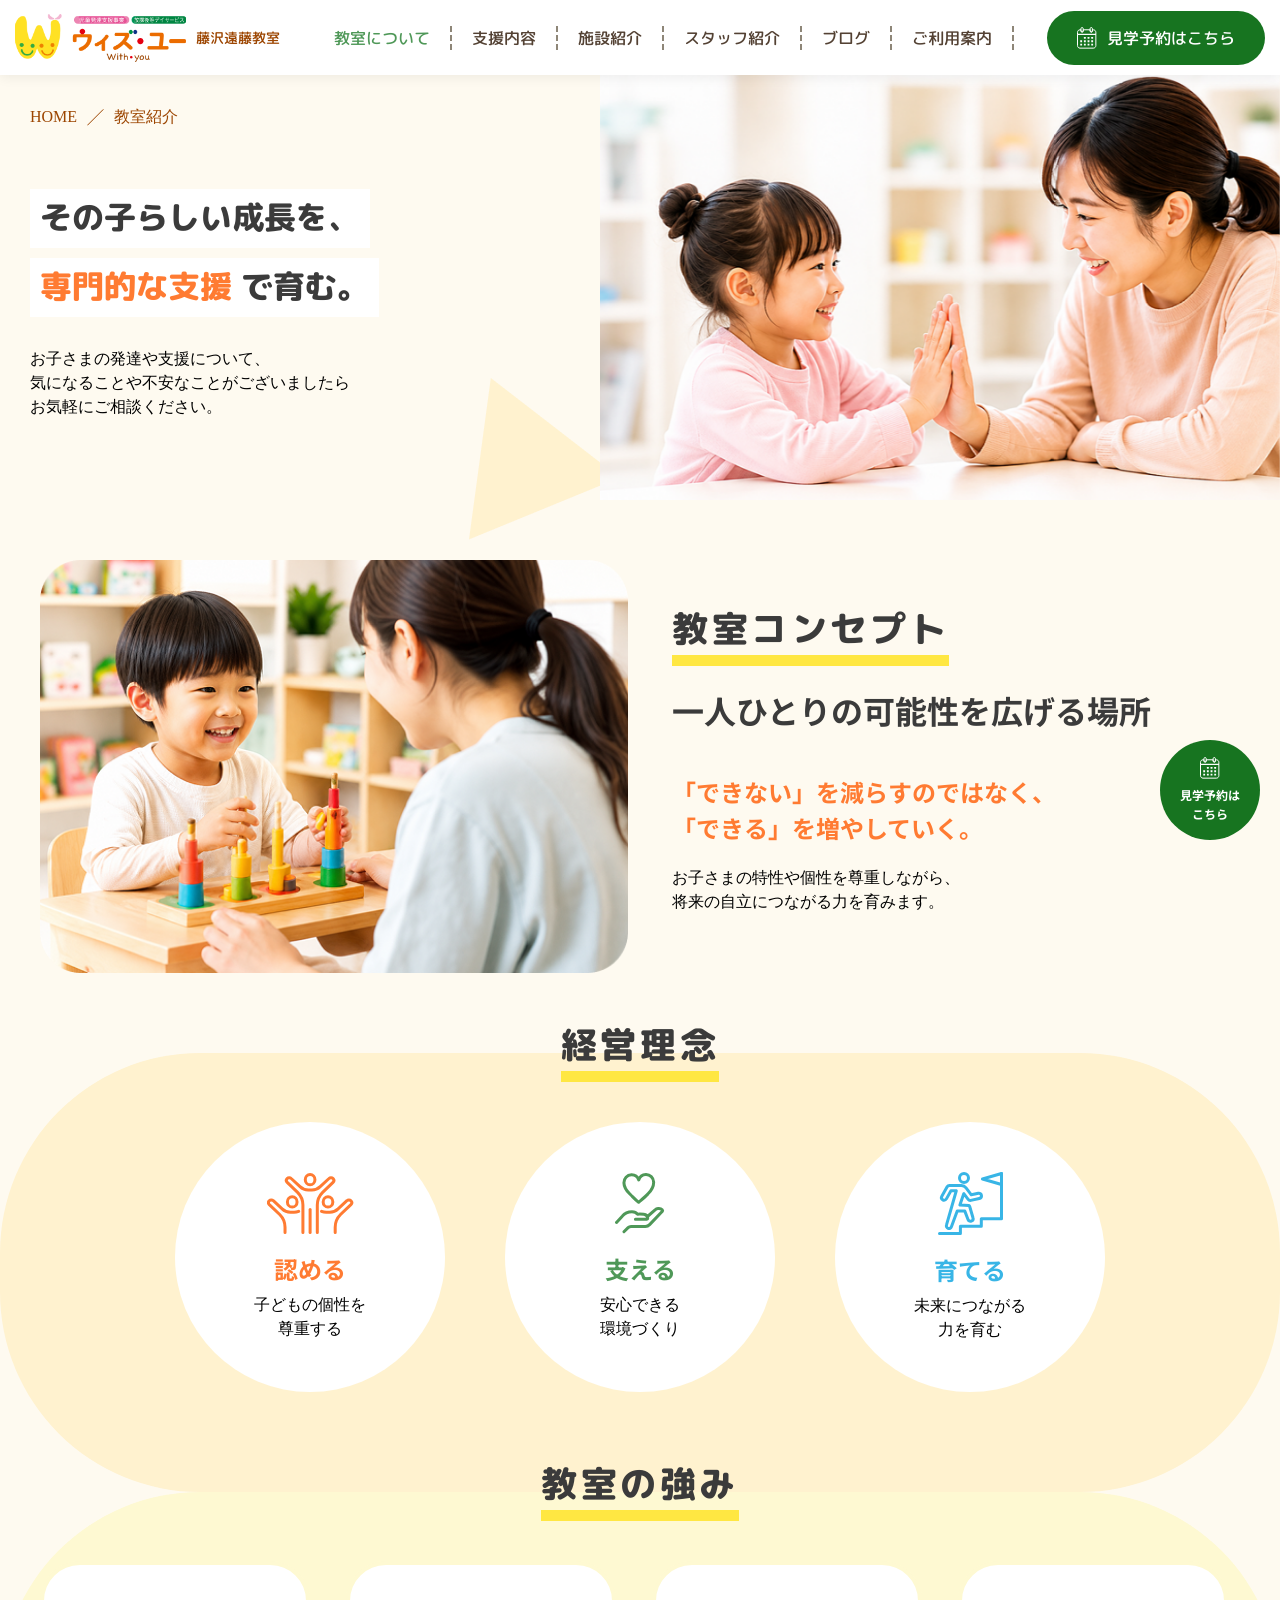
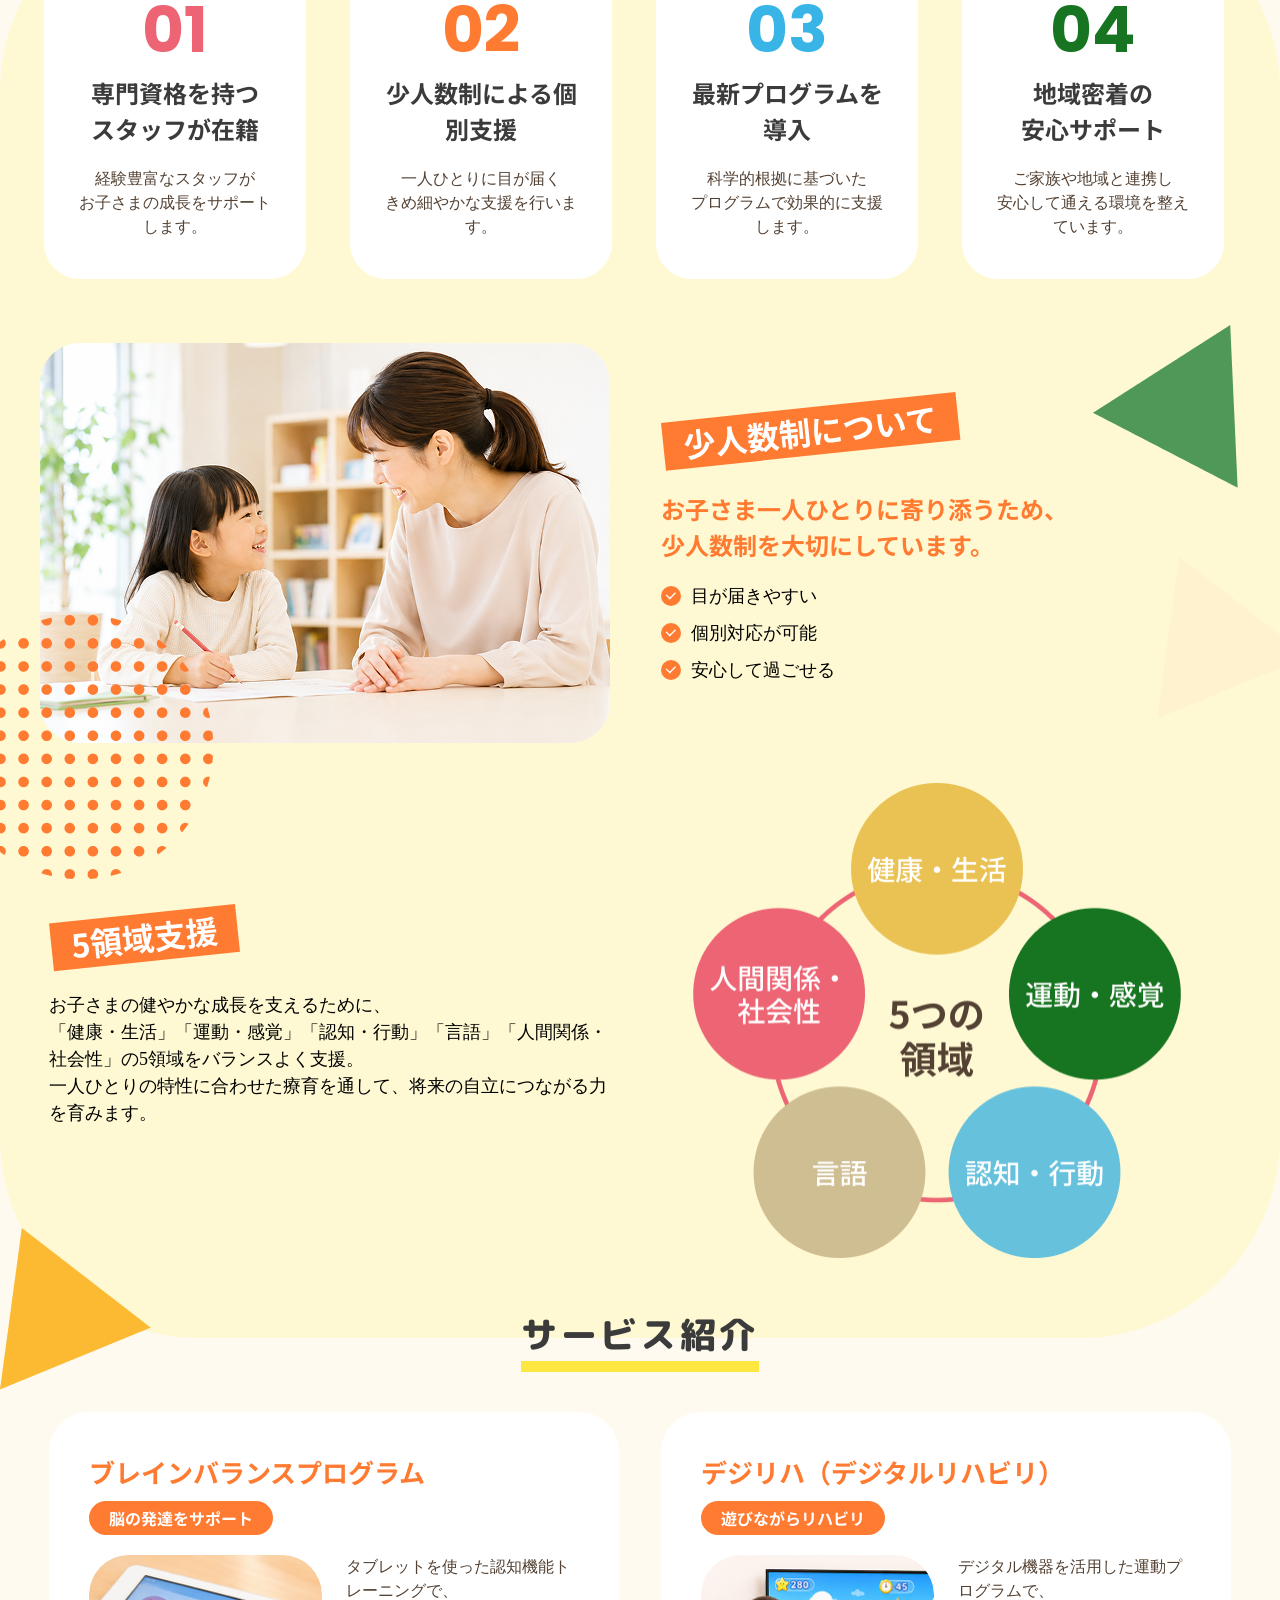
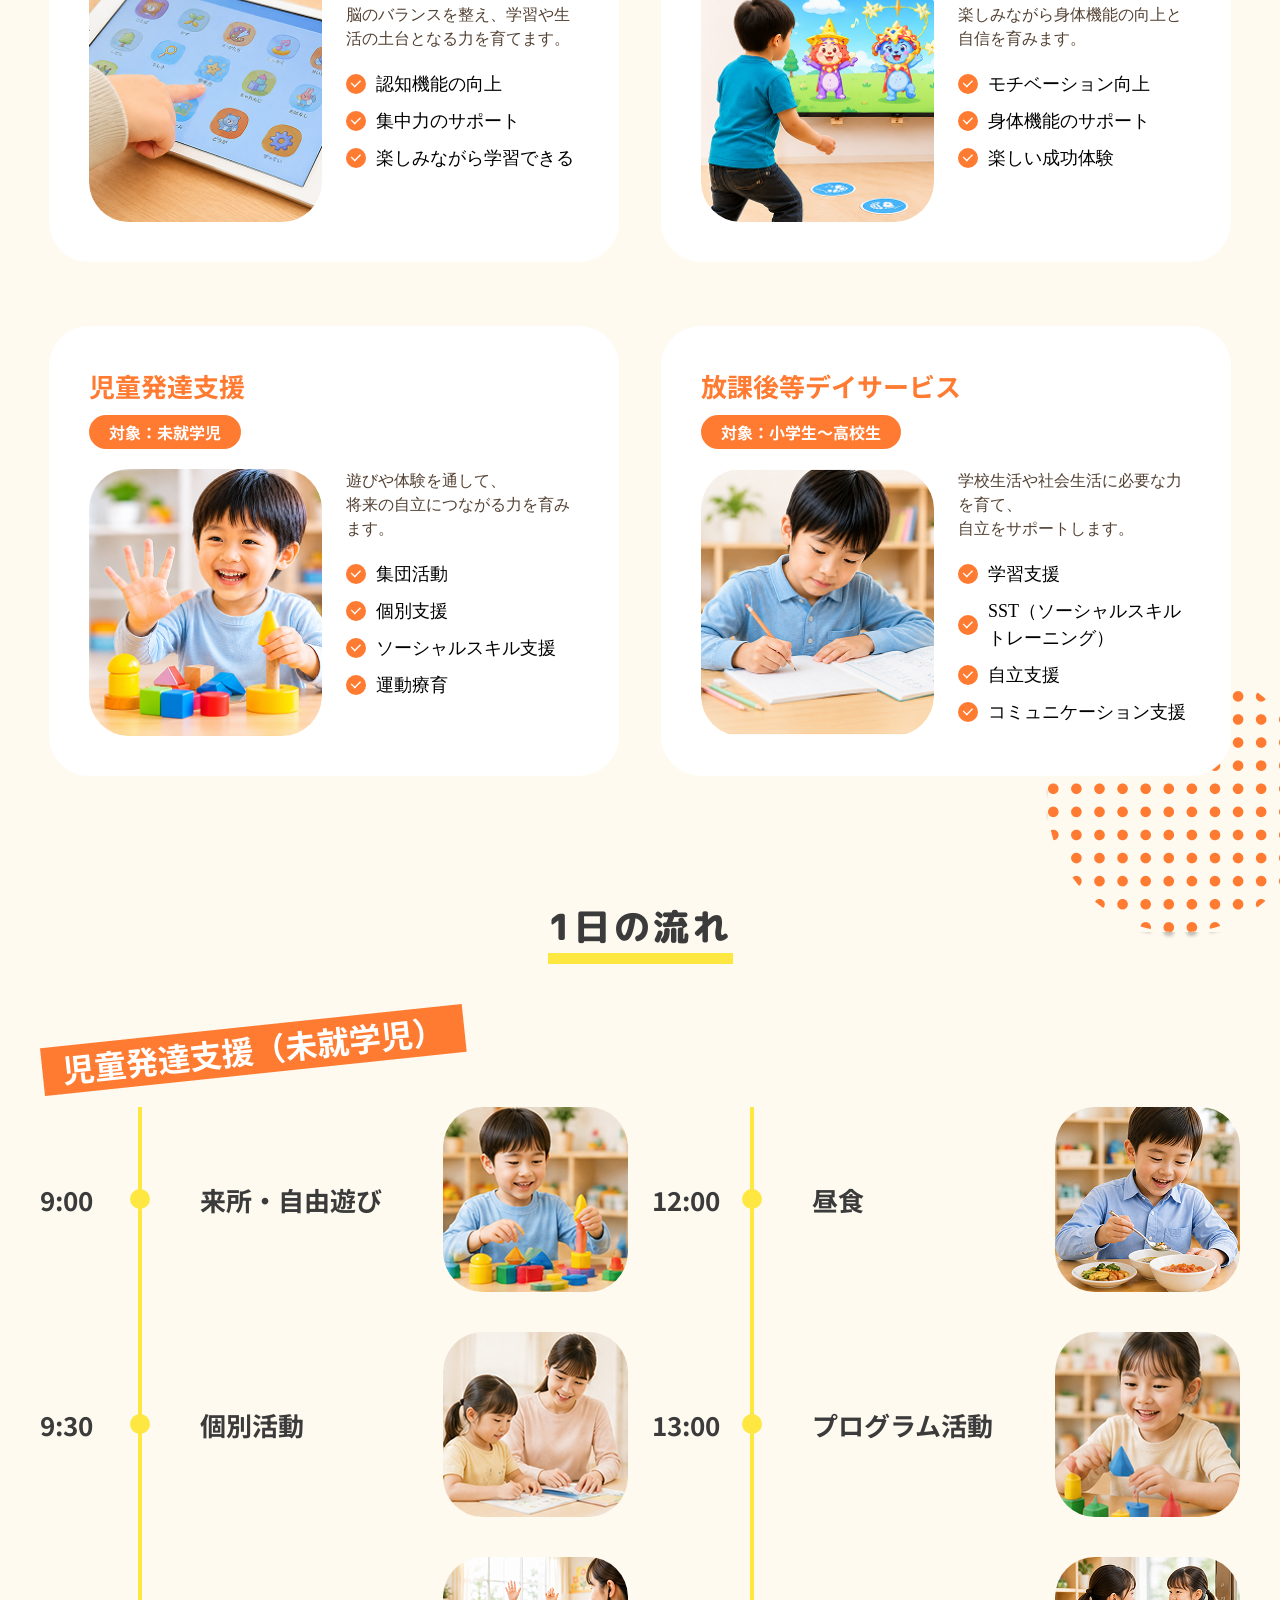
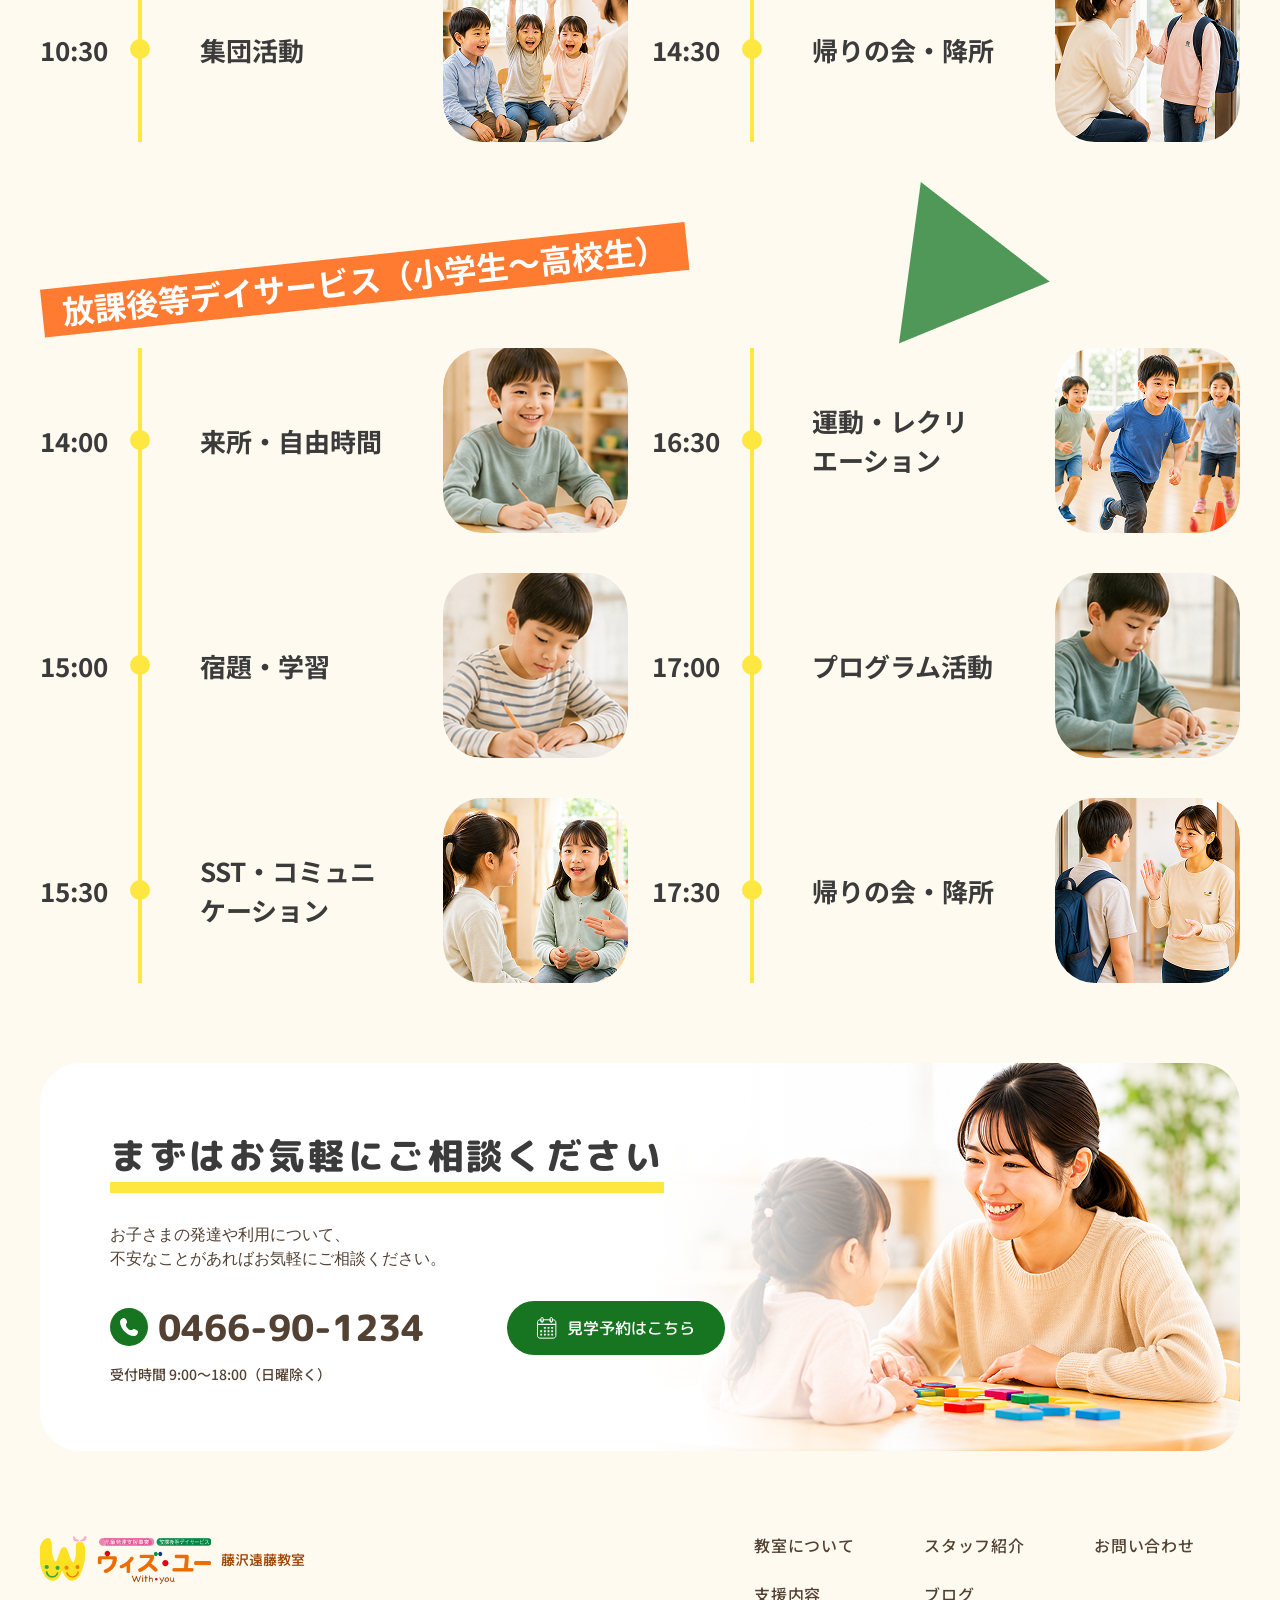
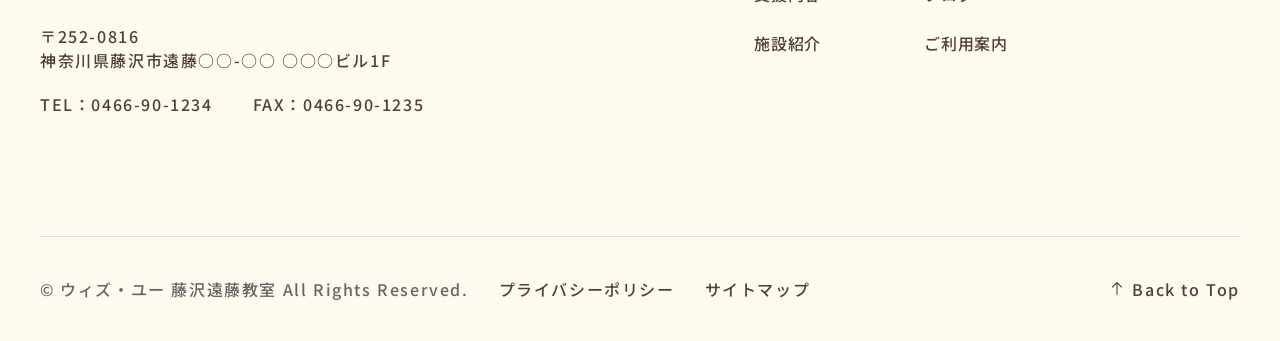
==== classroom.html @ 4ac77806 "first commit" ====
<!DOCTYPE html>
<html lang="en">
    <head>
        <meta charset="UTF-8">
        <meta name="viewport" content="width=device-width, initial-scale=1.0">
        <meta name="theme-color" content="#4F9858">
        <!-- bootstrap 5-->
        <link href="https://cdn.jsdelivr.net/npm/bootstrap@5.3.3/dist/css/bootstrap.min.css" rel="stylesheet">
        <!-- aos animation -->
        <link href="assets/css/vendors/aos.css" rel="stylesheet">
        <!-- owl carousel -->
        <link href="assets/css/vendors/owl.carousel.min.css" rel="stylesheet">
        <link href="assets/css/vendors/owl.theme.default.min.css" rel="stylesheet">
        <!-- css -->
        <link href="assets/css/vendors/hover.css" rel="stylesheet">
        <link href="assets/css/style.css" rel="stylesheet">
        <link href="assets/css/responsive.css" rel="stylesheet">
        <link href="assets/images/fav.png" rel="icon" type="image/png">
        <title>藤沢遠藤教室 | 公式サイト</title>
    </head>
    <body>
        <div class="layout">
            <section class="header">
                <div class="lg-container">
                    <div class="header-inner">
                        <div class="nav-brand">
                            <a href="index.html">
                                <img src="assets/images/logo.svg" class="logo" alt="">
                            </a>
                            <span>藤沢遠藤教室
                        </span>
                        </div>
                        <div class="nav-bar">
                            <a href="classroom.html" class="active">教室について</a>
                            <a href="#">支援内容</a>
                            <a href="facilities.html">施設紹介</a>
                            <a href="#">スタッフ紹介</a>
                            <a href="blog.html">ブログ</a>
                            <a href="contact.html">ご利用案内</a>
                        </div>
                        <div class="nav-action">
                            <a href="contact.html" class="btn btn-primary">
                                <svg width="20" height="22" viewBox="0 0 20 22" fill="none" xmlns="http://www.w3.org/2000/svg">
                                    <path d="M18.85 5.29231V7.38091H0.5V5.29231C0.5 3.91237 1.6194 2.79297 3.00005 2.79297H3.94042V3.94013C3.94042 4.57297 4.45438 5.08694 5.08758 5.08694C5.72078 5.08694 6.23439 4.57297 6.23439 3.94013V2.79297H13.1156V3.94013C13.1156 4.57297 13.6295 5.08694 14.2624 5.08694C14.8952 5.08694 15.4096 4.57297 15.4096 3.94013V2.79297H16.3506C17.7316 2.79297 18.85 3.91237 18.85 5.29231Z" stroke="white" stroke-miterlimit="10"/>
                                    <path d="M6.23416 1.64693V3.94066C6.23416 4.57374 5.72044 5.08758 5.08736 5.08758C4.45427 5.08758 3.94043 4.57386 3.94043 3.94066V1.64693C3.94043 1.0129 4.45427 0.5 5.08736 0.5C5.72044 0.5 6.23416 1.0129 6.23416 1.64693Z" stroke="white" stroke-miterlimit="10"/>
                                    <path d="M15.4096 1.64693V3.94066C15.4096 4.57374 14.8958 5.08758 14.2626 5.08758C13.6294 5.08758 13.1157 4.57386 13.1157 3.94066V1.64693C13.1157 1.0129 13.6296 0.5 14.2626 0.5C14.8957 0.5 15.4096 1.0129 15.4096 1.64693Z" stroke="white" stroke-miterlimit="10"/>
                                    <path d="M18.85 7.38086V18.6439C18.85 20.0249 17.7316 21.1433 16.3506 21.1433H3.00005C1.6194 21.1433 0.5 20.0249 0.5 18.6439V7.38086H18.85Z" stroke="white" stroke-miterlimit="10"/>
                                    <path d="M8.75779 11.4894C8.75779 11.6274 8.64591 11.7394 8.50793 11.7394H7.17271C7.03473 11.7394 6.92285 11.6274 6.92285 11.4894V10.1542C6.92285 10.0161 7.03473 9.9043 7.17271 9.9043H8.50793C8.64591 9.9043 8.75779 10.0162 8.75779 10.1542V11.4894Z" fill="white"/>
                                    <path d="M12.4272 11.4894C12.4272 11.6274 12.3153 11.7394 12.1774 11.7394H10.8421C10.7042 11.7394 10.5923 11.6274 10.5923 11.4894V10.1542C10.5923 10.0161 10.7042 9.9043 10.8421 9.9043H12.1774C12.3153 9.9043 12.4272 10.0162 12.4272 10.1542V11.4894Z" fill="white"/>
                                    <path d="M16.0976 11.4894C16.0976 11.6274 15.9858 11.7394 15.8478 11.7394H14.5126C14.3746 11.7394 14.2627 11.6274 14.2627 11.4894V10.1542C14.2627 10.0161 14.3746 9.9043 14.5126 9.9043H15.8478C15.9856 9.9043 16.0976 10.0162 16.0976 10.1542V11.4894Z" fill="white"/>
                                    <path d="M3.5023 13.3457H4.83752C4.9755 13.3457 5.08738 13.4577 5.08738 13.5956V14.9308C5.08738 15.0686 4.97538 15.1806 4.83752 15.1806H3.5023C3.36432 15.1806 3.25244 15.0686 3.25244 14.9308V13.5956C3.25244 13.4577 3.36444 13.3457 3.5023 13.3457Z" fill="white"/>
                                    <path d="M7.17223 13.3457H8.50744C8.64542 13.3457 8.7573 13.4577 8.7573 13.5956V14.9308C8.7573 15.0686 8.6453 15.1806 8.50744 15.1806H7.17223C7.03424 15.1806 6.92236 15.0686 6.92236 14.9308V13.5956C6.92236 13.4577 7.03436 13.3457 7.17223 13.3457Z" fill="white"/>
                                    <path d="M14.5121 13.3457H15.8473C15.9851 13.3457 16.0971 13.4577 16.0971 13.5956V14.9308C16.0971 15.0686 15.9851 15.1806 15.8473 15.1806H14.5121C14.3742 15.1806 14.2622 15.0686 14.2622 14.9308V13.5956C14.2622 13.4577 14.3742 13.3457 14.5121 13.3457Z" fill="white"/>
                                    <path d="M5.08738 18.3704C5.08738 18.5085 4.9755 18.6202 4.83752 18.6202H3.5023C3.36432 18.6202 3.25244 18.5083 3.25244 18.3704V17.0351C3.25244 16.8972 3.36432 16.7852 3.5023 16.7852H4.83752C4.9755 16.7852 5.08738 16.8972 5.08738 17.0351V18.3704Z" fill="white"/>
                                    <path d="M8.75779 18.3704C8.75779 18.5085 8.64591 18.6202 8.50793 18.6202H7.17271C7.03473 18.6202 6.92285 18.5083 6.92285 18.3704V17.0351C6.92285 16.8972 7.03473 16.7852 7.17271 16.7852H8.50793C8.64591 16.7852 8.75779 16.8972 8.75779 17.0351V18.3704Z" fill="white"/>
                                    <path d="M12.4272 18.3704C12.4272 18.5085 12.3153 18.6202 12.1774 18.6202H10.8421C10.7042 18.6202 10.5923 18.5083 10.5923 18.3704V17.0351C10.5923 16.8972 10.7042 16.7852 10.8421 16.7852H12.1774C12.3153 16.7852 12.4272 16.8972 12.4272 17.0351V18.3704Z" fill="white"/>
                                    <path d="M16.0976 18.3704C16.0976 18.5085 15.9858 18.6202 15.8478 18.6202H14.5126C14.3746 18.6202 14.2627 18.5083 14.2627 18.3704V17.0351C14.2627 16.8972 14.3746 16.7852 14.5126 16.7852H15.8478C15.9856 16.7852 16.0976 16.8972 16.0976 17.0351V18.3704Z" fill="white"/>
                                    <path d="M12.4272 14.9288C12.4272 15.0668 12.3153 15.1788 12.1774 15.1788H10.8421C10.7042 15.1788 10.5923 15.0668 10.5923 14.9288V13.5936C10.5923 13.4555 10.7042 13.3438 10.8421 13.3438H12.1774C12.3153 13.3438 12.4272 13.4556 12.4272 13.5936V14.9288Z" fill="white"/>
                                </svg>
                                見学予約はこちら
                        
                            </a>
                        </div>
                    </div>
                </div>
            </section>
            <section class="mobile-header">
                <div class="nav-brand">
                    <a href="index.html">
                        <img src="assets/images/logo.svg" class="logo" alt="">
                    </a>
                    <span>藤沢遠藤教室
                </span>
                </div>
                <div class="menu-btn" data-bs-toggle="offcanvas" data-bs-target="#mobileNav" aria-controls="mobileNav" style="cursor:pointer;">
                    <svg width="50" height="50" viewBox="0 0 50 50" fill="none" xmlns="http://www.w3.org/2000/svg">
                        <rect width="50" height="50" rx="25" fill="#FCC202"/>
                        <path d="M8.31 19.24C8.17667 19.3133 8.03667 19.33 7.89 19.29C7.74333 19.2567 7.62333 19.1767 7.53 19.05C7.45 18.93 7.42333 18.8 7.45 18.66C7.48333 18.52 7.56333 18.4167 7.69 18.35C9.01667 17.59 10.1133 16.7 10.98 15.68C11.0133 15.6467 11.0067 15.61 10.96 15.57C10.0267 14.8233 9.27 14.24 8.69 13.82C8.57667 13.7333 8.51 13.62 8.49 13.48C8.47 13.34 8.50667 13.2167 8.6 13.11C8.69333 12.9967 8.81333 12.9333 8.96 12.92C9.11333 12.9 9.25 12.9333 9.37 13.02C10.0833 13.5267 10.8267 14.09 11.6 14.71C11.6467 14.7433 11.6867 14.74 11.72 14.7C12.28 13.8533 12.7333 12.9033 13.08 11.85C13.1267 11.7033 13.2167 11.5933 13.35 11.52C13.4833 11.44 13.6267 11.4167 13.78 11.45C13.9267 11.4833 14.0367 11.5633 14.11 11.69C14.19 11.8167 14.2067 11.95 14.16 12.09C13.78 13.3367 13.26 14.4467 12.6 15.42C12.5667 15.4667 12.57 15.5067 12.61 15.54C13.47 16.2667 14.2033 16.91 14.81 17.47C14.9167 17.57 14.97 17.6933 14.97 17.84C14.9767 17.9867 14.9267 18.1133 14.82 18.22C14.7133 18.3267 14.5833 18.3833 14.43 18.39C14.2833 18.39 14.1567 18.34 14.05 18.24C13.3767 17.6133 12.6833 17 11.97 16.4C11.9167 16.36 11.8733 16.36 11.84 16.4C10.9067 17.4933 9.73 18.44 8.31 19.24ZM16.96 11.95H22.54C22.68 11.95 22.8 12 22.9 12.1C23 12.2 23.05 12.32 23.05 12.46C23.05 12.6 23 12.7233 22.9 12.83C22.8 12.93 22.68 12.98 22.54 12.98H16.96C16.82 12.98 16.7 12.93 16.6 12.83C16.5 12.7233 16.45 12.6 16.45 12.46C16.45 12.32 16.5 12.2 16.6 12.1C16.7 12 16.82 11.95 16.96 11.95ZM16.26 18.85C16.12 18.85 16 18.8 15.9 18.7C15.8 18.6 15.75 18.48 15.75 18.34C15.75 18.2 15.8 18.08 15.9 17.98C16 17.8733 16.12 17.82 16.26 17.82H23.24C23.38 17.82 23.5 17.8733 23.6 17.98C23.7 18.08 23.75 18.2 23.75 18.34C23.75 18.48 23.7 18.6 23.6 18.7C23.5 18.8 23.38 18.85 23.24 18.85H16.26ZM25.32 19C25.1933 19 25.0867 18.96 25 18.88C24.9133 18.7933 24.87 18.6867 24.87 18.56C24.87 18.4333 24.9133 18.3267 25 18.24C25.0867 18.1533 25.1933 18.11 25.32 18.11H28.88C28.94 18.11 28.97 18.0833 28.97 18.03L29.23 14.37C29.23 14.3167 29.2033 14.29 29.15 14.29H26.15C26.0233 14.29 25.9167 14.2467 25.83 14.16C25.7433 14.0733 25.7 13.9667 25.7 13.84C25.7 13.7133 25.7433 13.61 25.83 13.53C25.9167 13.4433 26.0233 13.4 26.15 13.4H29.81C29.9633 13.4 30.09 13.4567 30.19 13.57C30.2967 13.6767 30.3467 13.8067 30.34 13.96L30.08 18.03C30.08 18.0833 30.1067 18.11 30.16 18.11H31.18C31.3067 18.11 31.4133 18.1533 31.5 18.24C31.5867 18.3267 31.63 18.4333 31.63 18.56C31.63 18.6867 31.5867 18.7933 31.5 18.88C31.4133 18.96 31.3067 19 31.18 19H25.32ZM33.17 15.92C33.0233 15.92 32.9 15.87 32.8 15.77C32.7 15.67 32.65 15.5467 32.65 15.4C32.65 15.2533 32.7 15.13 32.8 15.03C32.9 14.93 33.0233 14.88 33.17 14.88H40.33C40.4767 14.88 40.6 14.93 40.7 15.03C40.8 15.13 40.85 15.2533 40.85 15.4C40.85 15.5467 40.8 15.67 40.7 15.77C40.6 15.87 40.4767 15.92 40.33 15.92H33.17Z" fill="white"/>
                        <line x1="11.5" y1="24" x2="36.5" y2="24" stroke="white" stroke-width="2"/>
                        <line x1="11.5" y1="30" x2="36.5" y2="30" stroke="white" stroke-width="2"/>
                        <line x1="11.5" y1="36" x2="36.5" y2="36" stroke="white" stroke-width="2"/>
                    </svg>
                </div>
            </section>
            <!-- Mobile Offcanvas Nav -->
            <div class="offcanvas offcanvas-end mobile-offcanvas" tabindex="-1" id="mobileNav" aria-labelledby="mobileNavLabel">
                <div class="offcanvas-header">
                    <div class="nav-brand">
                        <a href="index.html">
                            <img src="assets/images/logo.svg" class="logo" alt="">
                        </a>
                    </div>
                    <button type="button" class="offcanvas-close-btn" data-bs-dismiss="offcanvas" aria-label="Close">
                        <svg width="44" height="44" viewBox="0 0 44 44" fill="none" xmlns="http://www.w3.org/2000/svg">
                            <rect width="44" height="44" rx="22" fill="#FF7B32"/>
                            <line x1="14" y1="14" x2="30" y2="30" stroke="white" stroke-width="2.5" stroke-linecap="round"/>
                            <line x1="30" y1="14" x2="14" y2="30" stroke="white" stroke-width="2.5" stroke-linecap="round"/>
                        </svg>
                    </button>
                </div>
                <div class="offcanvas-body">
                    <nav class="mobile-nav-links">
                        <a href="classroom.html" class="active">教室について</a>
                        <a href="#">支援内容</a>
                        <a href="facilities.html">施設紹介</a>
                        <a href="#">スタッフ紹介</a>
                        <a href="blog.html">ブログ</a>
                        <a href="contact.html">ご利用案内</a>
                    </nav>
                    <div class="mobile-nav-action">
                        <a href="contact.html" class="btn btn-primary w-100">
                            <svg width="20" height="22" viewBox="0 0 20 22" fill="none" xmlns="http://www.w3.org/2000/svg">
                                <path d="M18.85 5.29231V7.38091H0.5V5.29231C0.5 3.91237 1.6194 2.79297 3.00005 2.79297H3.94042V3.94013C3.94042 4.57297 4.45438 5.08694 5.08758 5.08694C5.72078 5.08694 6.23439 4.57297 6.23439 3.94013V2.79297H13.1156V3.94013C13.1156 4.57297 13.6295 5.08694 14.2624 5.08694C14.8952 5.08694 15.4096 4.57297 15.4096 3.94013V2.79297H16.3506C17.7316 2.79297 18.85 3.91237 18.85 5.29231Z" stroke="white" stroke-miterlimit="10"/>
                                <path d="M6.23416 1.64693V3.94066C6.23416 4.57374 5.72044 5.08758 5.08736 5.08758C4.45427 5.08758 3.94043 4.57386 3.94043 3.94066V1.64693C3.94043 1.0129 4.45427 0.5 5.08736 0.5C5.72044 0.5 6.23416 1.0129 6.23416 1.64693Z" stroke="white" stroke-miterlimit="10"/>
                                <path d="M15.4096 1.64693V3.94066C15.4096 4.57374 14.8958 5.08758 14.2626 5.08758C13.6294 5.08758 13.1157 4.57386 13.1157 3.94066V1.64693C13.1157 1.0129 13.6296 0.5 14.2626 0.5C14.8957 0.5 15.4096 1.0129 15.4096 1.64693Z" stroke="white" stroke-miterlimit="10"/>
                                <path d="M18.85 7.38086V18.6439C18.85 20.0249 17.7316 21.1433 16.3506 21.1433H3.00005C1.6194 21.1433 0.5 20.0249 0.5 18.6439V7.38086H18.85Z" stroke="white" stroke-miterlimit="10"/>
                                <path d="M8.75779 11.4894C8.75779 11.6274 8.64591 11.7394 8.50793 11.7394H7.17271C7.03473 11.7394 6.92285 11.6274 6.92285 11.4894V10.1542C6.92285 10.0161 7.03473 9.9043 7.17271 9.9043H8.50793C8.64591 9.9043 8.75779 10.0162 8.75779 10.1542V11.4894Z" fill="white"/>
                                <path d="M12.4272 11.4894C12.4272 11.6274 12.3153 11.7394 12.1774 11.7394H10.8421C10.7042 11.7394 10.5923 11.6274 10.5923 11.4894V10.1542C10.5923 10.0161 10.7042 9.9043 10.8421 9.9043H12.1774C12.3153 9.9043 12.4272 10.0162 12.4272 10.1542V11.4894Z" fill="white"/>
                                <path d="M16.0976 11.4894C16.0976 11.6274 15.9858 11.7394 15.8478 11.7394H14.5126C14.3746 11.7394 14.2627 11.6274 14.2627 11.4894V10.1542C14.2627 10.0161 14.3746 9.9043 14.5126 9.9043H15.8478C15.9856 9.9043 16.0976 10.0162 16.0976 10.1542V11.4894Z" fill="white"/>
                                <path d="M3.5023 13.3457H4.83752C4.9755 13.3457 5.08738 13.4577 5.08738 13.5956V14.9308C5.08738 15.0686 4.97538 15.1806 4.83752 15.1806H3.5023C3.36432 15.1806 3.25244 15.0686 3.25244 14.9308V13.5956C3.25244 13.4577 3.36444 13.3457 3.5023 13.3457Z" fill="white"/>
                                <path d="M7.17223 13.3457H8.50744C8.64542 13.3457 8.7573 13.4577 8.7573 13.5956V14.9308C8.7573 15.0686 8.6453 15.1806 8.50744 15.1806H7.17223C7.03424 15.1806 6.92236 15.0686 6.92236 14.9308V13.5956C6.92236 13.4577 7.03436 13.3457 7.17223 13.3457Z" fill="white"/>
                                <path d="M14.5121 13.3457H15.8473C15.9851 13.3457 16.0971 13.4577 16.0971 13.5956V14.9308C16.0971 15.0686 15.9851 15.1806 15.8473 15.1806H14.5121C14.3742 15.1806 14.2622 15.0686 14.2622 14.9308V13.5956C14.2622 13.4577 14.3742 13.3457 14.5121 13.3457Z" fill="white"/>
                                <path d="M5.08738 18.3704C5.08738 18.5085 4.9755 18.6202 4.83752 18.6202H3.5023C3.36432 18.6202 3.25244 18.5083 3.25244 18.3704V17.0351C3.25244 16.8972 3.36432 16.7852 3.5023 16.7852H4.83752C4.9755 16.7852 5.08738 16.8972 5.08738 17.0351V18.3704Z" fill="white"/>
                                <path d="M8.75779 18.3704C8.75779 18.5085 8.64591 18.6202 8.50793 18.6202H7.17271C7.03473 18.6202 6.92285 18.5083 6.92285 18.3704V17.0351C6.92285 16.8972 7.03473 16.7852 7.17271 16.7852H8.50793C8.64591 16.7852 8.75779 16.8972 8.75779 17.0351V18.3704Z" fill="white"/>
                                <path d="M12.4272 18.3704C12.4272 18.5085 12.3153 18.6202 12.1774 18.6202H10.8421C10.7042 18.6202 10.5923 18.5083 10.5923 18.3704V17.0351C10.5923 16.8972 10.7042 16.7852 10.8421 16.7852H12.1774C12.3153 16.7852 12.4272 16.8972 12.4272 17.0351V18.3704Z" fill="white"/>
                                <path d="M16.0976 18.3704C16.0976 18.5085 15.9858 18.6202 15.8478 18.6202H14.5126C14.3746 18.6202 14.2627 18.5083 14.2627 18.3704V17.0351C14.2627 16.8972 14.3746 16.7852 14.5126 16.7852H15.8478C15.9856 16.7852 16.0976 16.8972 16.0976 17.0351V18.3704Z" fill="white"/>
                                <path d="M12.4272 14.9288C12.4272 15.0668 12.3153 15.1788 12.1774 15.1788H10.8421C10.7042 15.1788 10.5923 15.0668 10.5923 14.9288V13.5936C10.5923 13.4555 10.7042 13.3438 10.8421 13.3438H12.1774C12.3153 13.3438 12.4272 13.4556 12.4272 13.5936V14.9288Z" fill="white"/>
                            </svg>
                            見学予約はこちら
                    
                        </a>
                    </div>
                </div>
            </div>
            <section class="other-hero-section">
                <div class="hero-content">
                    <img src="assets/images/classroom-hero-v1.png" class="classroom-hero-v1" alt="">
                    <div class="breadcrumb">
                        <span>HOME
                    </span>
                        <svg width="17" height="17" viewBox="0 0 17 17" fill="none" xmlns="http://www.w3.org/2000/svg">
                            <line x1="0.353539" y1="16.3535" x2="16.3535" y2="0.353478" stroke="#9C4500"/>
                        </svg>
                        <span>教室紹介
                    </span>
                    </div>
                    <h2 data-aos="fade-up">その子らしい成長を、
                </h2>
                    <h2 data-aos="fade-up" data-aos-delay="100">
                        <span>専門的な支援</span>
                        で育む。
                
                    </h2>
                    <p data-aos="fade-up" data-aos-delay="200">
                        お子さまの発達や支援について、
                    <br>
                        気になることや不安なことがございましたら
                    <br>お気軽にご相談ください。
                
                    </p>
                </div>
                <div class="hero-banner">
                    <img src="assets/images/classroom-hero-banner.png" alt="">
                </div>
            </section>
            <section class="classroom-concept-section">
                <div class="md-container">
                    <div class="row">
                        <div class="col-lg-6 order-1">
                            <div class="banner">
                                <img src="assets/images/classroom-concept-banner.png" alt="">
                            </div>
                        </div>
                        <div class="col-lg-6 order-2">
                            <div class="content">
                                <h3>教室コンセプト
                            </h3>
                                <h5>一人ひとりの可能性を広げる場所
                            </h5>
                                <h6>
                                    「できない」を減らすのではなく、
                                <br>「できる」を増やしていく。
                            
                                </h6>
                                <p>
                                    お子さまの特性や個性を尊重しながら、
                                <br>将来の自立につながる力を育みます。
                            
                                </p>
                            </div>
                        </div>
                    </div>
                </div>
            </section>
            <section class="management-philosophy-section">
                <div class="md-container">
                    <div class="center-heading" data-aos="fade-up">
                        <div class="heading">
                            <h3>経営理念
                        </h3>
                        </div>
                    </div>
                    <div class="management-philosophy-row">
                        <div class="m-p-card" data-aos="fade-up">
                            <svg width="87" height="61" viewBox="0 0 87 61" fill="none" xmlns="http://www.w3.org/2000/svg">
                                <path d="M35.9126 59.4016V32.0477C35.9126 27.2937 34.0021 22.7312 30.589 19.3279L20.1904 9.35739C19.1356 8.3045 19.1157 6.63476 20.1506 5.56592C21.2402 4.42795 23.0861 4.40136 24.2155 5.49679L33.012 13.6328C35.2161 15.7758 38.2013 16.9775 41.3159 16.9775H44.9031C48.0177 16.9775 51.0079 15.7758 53.207 13.6328L62.0035 5.49679C63.1329 4.39604 64.9788 4.42795 66.0684 5.56592C67.0983 6.64008 67.0834 8.30981 66.0286 9.35739L55.63 19.3279C52.2169 22.7312 50.3064 27.2937 50.3064 32.0477V59.4016" stroke="#FF7B32" stroke-width="3" stroke-linecap="round" stroke-linejoin="round"/>
                                <path d="M43.1118 59.4038V36.5273" stroke="#FF7B32" stroke-width="3" stroke-linecap="round" stroke-linejoin="round"/>
                                <path d="M43.1119 11.8375C45.7828 11.8375 47.948 9.52335 47.948 6.66873C47.948 3.81412 45.7828 1.5 43.1119 1.5C40.4411 1.5 38.2759 3.81412 38.2759 6.66873C38.2759 9.52335 40.4411 11.8375 43.1119 11.8375Z" stroke="#FF7B32" stroke-width="3" stroke-linecap="round" stroke-linejoin="round"/>
                                <path d="M18.0309 59.4771V54.2605C18.0309 49.5065 16.1203 44.944 12.7072 41.5407L2.30368 31.5702C1.2489 30.5173 1.229 28.8476 2.26388 27.7787C3.35349 26.6408 5.19936 26.6142 6.32877 27.7096L15.1252 35.8456C17.3293 37.9886 20.3146 39.1904 23.4292 39.1904H27.0164C28.6284 39.1904 30.2056 38.8713 31.6584 38.2598" stroke="#FF7B32" stroke-width="3" stroke-linecap="round" stroke-linejoin="round"/>
                                <path d="M25.2252 34.0484C27.8961 34.0484 30.0613 31.7343 30.0613 28.8797C30.0613 26.0251 27.8961 23.7109 25.2252 23.7109C22.5543 23.7109 20.3892 26.0251 20.3892 28.8797C20.3892 31.7343 22.5543 34.0484 25.2252 34.0484Z" stroke="#FF7B32" stroke-width="3" stroke-linecap="round" stroke-linejoin="round"/>
                                <path d="M68.1926 59.4771V54.2605C68.1926 49.5065 70.1032 44.944 73.5163 41.5407L83.9148 31.5702C84.9696 30.5173 84.9895 28.8476 83.9546 27.7787C82.865 26.6408 81.0191 26.6142 79.8897 27.7096L71.0933 35.8456C68.8892 37.9886 65.9039 39.1904 62.7893 39.1904H59.2021C57.5901 39.1904 56.0129 38.8713 54.5601 38.2598" stroke="#FF7B32" stroke-width="3" stroke-linecap="round" stroke-linejoin="round"/>
                                <path d="M60.9982 34.0484C63.6691 34.0484 65.8343 31.7343 65.8343 28.8797C65.8343 26.0251 63.6691 23.7109 60.9982 23.7109C58.3273 23.7109 56.1621 26.0251 56.1621 28.8797C56.1621 31.7343 58.3273 34.0484 60.9982 34.0484Z" stroke="#FF7B32" stroke-width="3" stroke-linecap="round" stroke-linejoin="round"/>
                            </svg>
                            <h6 style="color: #FF7B32;">認める
                        </h6>
                            <p>
                                子どもの個性を
                            <br>尊重する
                        
                            </p>
                        </div>
                        <div class="m-p-card" data-aos="fade-up">
                            <svg width="50" height="61" viewBox="0 0 50 61" fill="none" xmlns="http://www.w3.org/2000/svg">
                                <path d="M32.1623 43.7455L39.8247 37.0726C40.759 36.2589 41.8984 35.7009 43.1176 35.573C45.1058 35.3637 46.6155 36.1659 47.1909 36.7994C47.3048 36.9215 47.846 37.6248 47.3846 38.2758L34.6234 51.61C33.5011 52.7842 31.9629 53.4468 30.3507 53.4468H16.0172C14.9234 53.4468 13.8751 53.877 13.0946 54.65L8.93018 58.748" stroke="#4F9858" stroke-width="3" stroke-linecap="round" stroke-linejoin="round"/>
                                <path d="M20.4083 46.1857H31.7279C32.4333 46.0933 32.7475 45.5145 32.7034 44.948C32.5821 43.3594 31.0115 41.5984 28.6803 41.3336C25.7374 41.0011 23.3126 41.1366 22.6788 41.1859C22.5796 41.192 22.4859 41.1428 22.4253 41.0566C22.0506 40.5209 20.491 38.6367 16.9419 38.6367C16.9419 38.6367 10.8577 38.6367 7.28106 43.1685L1.5 49.4675" stroke="#4F9858" stroke-width="3" stroke-linecap="round" stroke-linejoin="round"/>
                                <path d="M23.6686 29.3507H23.6573C20.5576 26.9243 18.1976 24.302 15.3802 21.5414C12.5628 18.7808 9.06794 15.7666 8.93244 9.85917C8.83081 5.42719 12.1676 1.95768 16.3852 1.85394C19.7333 1.77325 22.6241 3.90568 23.7307 6.94294C24.6905 3.85381 27.4853 1.58306 30.8277 1.50238C35.0453 1.39864 38.5459 4.70101 38.6475 9.13299C38.783 15.0404 35.4801 18.1756 32.753 21.1149C30.0655 24.0081 26.661 26.7687 23.6742 29.3391H23.6686V29.3449V29.3507Z" stroke="#4F9858" stroke-width="3" stroke-linecap="round" stroke-linejoin="round"/>
                            </svg>
                            <h6 style="color: #4F9858;">支える
                        </h6>
                            <p>
                                安心できる
                            <br>環境づくり
                        
                            </p>
                        </div>
                        <div class="m-p-card" data-aos="fade-up">
                            <svg width="65" height="63" viewBox="0 0 65 63" fill="none" xmlns="http://www.w3.org/2000/svg">
                                <path d="M1.5 61.5H22.4003V54.1564H43.3081V46.8128H63.5V1.5" stroke="#38B5E6" stroke-width="3" stroke-linecap="round" stroke-linejoin="round"/>
                                <path d="M30.5 6C30.5 8.48226 28.4895 10.5 26 10.5C23.5105 10.5 21.5 8.48952 21.5 6C21.5 3.51048 23.5105 1.5 26 1.5C28.4895 1.5 30.5 3.51048 30.5 6Z" fill="white" stroke="white" stroke-width="3" stroke-linecap="round" stroke-linejoin="round"/>
                                <path d="M30.5 6C30.5 8.48226 28.4895 10.5 26 10.5C23.5105 10.5 21.5 8.48952 21.5 6C21.5 3.51048 23.5105 1.5 26 1.5C28.4895 1.5 30.5 3.51048 30.5 6Z" stroke="#38B5E6" stroke-width="3" stroke-linecap="round" stroke-linejoin="round"/>
                                <path d="M19.2363 38.9525L13.4216 54.7913C12.9099 56.1572 11.3895 56.8439 10.0396 56.3289C8.68238 55.8139 8.00004 54.2838 8.51179 52.9253L18.3018 18.7846H12.9544L8.40796 26.8756C7.92588 27.734 7.03588 28.2192 6.12363 28.2192C5.68605 28.2192 5.24105 28.1072 4.83313 27.8758C3.5723 27.1593 3.1273 25.547 3.8393 24.2781L9.14221 14.8435C9.60946 14.015 10.4772 13.5 11.4265 13.5H23.3154C25.177 13.5 26.9274 14.3733 28.0473 15.8661L33.3131 22.8376L40.3218 21.3149C41.8645 20.9865 43.4072 22.0986 43.4962 23.7706C43.5703 25.0917 42.5617 26.2337 41.2786 26.5174L32.7865 28.3535C32.6011 28.3908 32.4157 28.4132 32.2377 28.4132C31.4293 28.4132 30.6505 28.0326 30.1462 27.3683L25.8223 21.5985L21.8989 32.9663L30.7469 33.5187C31.2364 33.6754 31.5924 34.0785 31.7704 34.7353L34.967 45.7299C35.4417 47.1108 34.7223 48.6185 33.3502 49.0962C33.0683 49.1933 32.7717 49.2455 32.4898 49.2455C31.3996 49.2455 30.3909 48.5663 30.0127 47.469L26.8235 39.1093L19.2511 38.9525H19.2363Z" stroke="#38B5E6" stroke-width="3" stroke-linecap="round" stroke-linejoin="round"/>
                                <path d="M44.5 6.99641L63.5 1.5V12.5L44.5 6.99641Z" stroke="#38B5E6" stroke-width="3" stroke-linecap="round" stroke-linejoin="round"/>
                            </svg>
                            <h6 style="color: #38B5E6;">育てる
                        </h6>
                            <p>
                                未来につながる
                            <br>力を育む
                        
                            </p>
                        </div>
                    </div>
                </div>
            </section>
            <section class="classroom-strengths-section">
                <img src="assets/images/sc-v1.png" class="sc-v1" alt="">
                <img src="assets/images/sc-v2.png" class="sc-v2" alt="">
                <div class="md-container">
                    <div class="center-heading" data-aos="fade-up">
                        <div class="heading">
                            <h3>教室の強み
                        </h3>
                        </div>
                    </div>
                    <div class="strengths-cards-row" data-aos="fade-up">
                        <div style="min-width: 1100px;">
                            <div class="row">
                                <div class="col-3">
                                    <div class="strengths-card">
                                        <h1 style="color: #ED6474;">01
                                    </h1>
                                        <h5>
                                            専門資格を持つ
                                        <br>スタッフが在籍
                                    
                                        </h5>
                                        <p>
                                            経験豊富なスタッフが
                                        <br>お子さまの成長をサポートします。
                                    
                                        </p>
                                    </div>
                                </div>
                                <div class="col-3">
                                    <div class="strengths-card">
                                        <h1 style="color: #FF7B32;">02
                                    </h1>
                                        <h5>少人数制による個別支援
                                    </h5>
                                        <p>
                                            一人ひとりに目が届く
                                        <br>きめ細やかな支援を行います。
                                    
                                        </p>
                                    </div>
                                </div>
                                <div class="col-3">
                                    <div class="strengths-card">
                                        <h1 style="color: #38B5E6;">03
                                    </h1>
                                        <h5>
                                            最新プログラムを
                                        <br>導入
                                    
                                        </h5>
                                        <p>
                                            科学的根拠に基づいた
                                        <br>プログラムで効果的に支援します。
                                    
                                        </p>
                                    </div>
                                </div>
                                <div class="col-3">
                                    <div class="strengths-card">
                                        <h1 style="color: #177420;">04
                                    </h1>
                                        <h5>
                                            地域密着の
                                        <br>安心サポート
                                    
                                        </h5>
                                        <p>
                                            ご家族や地域と連携し
                                        <br>安心して通える環境を整えています。
                                    
                                        </p>
                                    </div>
                                </div>
                            </div>
                        </div>
                    </div>
                    <div class="strengths-cards-row">
                        <div class="row">
                            <div class="col-lg-6">
                                <div class="banner">
                                    <img src="assets/images/s-c-b1.png" alt="">
                                </div>
                            </div>
                            <div class="col-lg-6">
                                <div class="content">
                                    <svg width="300" height="79" class="heading" viewBox="0 0 300 79" fill="none" xmlns="http://www.w3.org/2000/svg">
                                        <rect width="296" height="48" transform="translate(0 30.9414) rotate(-6)" fill="#FF7B32"/>
                                        <path d="M34.886 37.1295L38.8005 36.718L40.4328 52.2485C40.5376 53.2457 40.4939 54.0547 40.3018 54.6755C40.1286 55.2729 39.7087 55.7675 39.042 56.1593C38.3943 56.5277 37.5869 56.8056 36.6199 56.993C35.6528 57.1805 34.5116 57.3433 33.1962 57.4816C33.0511 56.9177 32.8016 56.2789 32.4478 55.5653C32.1129 54.8283 31.7786 54.1985 31.4448 53.6758C32.0411 53.6346 32.6373 53.5934 33.2336 53.5521C33.8277 53.4897 34.3581 53.434 34.8249 53.3849C35.2916 53.3358 35.6205 53.3013 35.8114 53.2812C36.1085 53.25 36.3056 53.1864 36.4027 53.0904C36.4999 52.9943 36.5351 52.819 36.5083 52.5644L34.886 37.1295ZM42.354 41.7502L45.7277 39.5615C46.709 40.5309 47.7004 41.5958 48.7019 42.7561C49.7011 43.8953 50.626 45.0422 51.4767 46.1969C52.3274 47.3517 52.9973 48.4182 53.4862 49.3964L49.7925 51.9083C49.3717 50.9658 48.756 49.9043 47.9455 48.7239C47.154 47.52 46.2659 46.3156 45.2812 45.1106C44.3178 43.9034 43.342 42.7832 42.354 41.7502ZM44.6708 49.7116L48.8682 50.461C48.3418 53.0046 47.5665 55.2204 46.5423 57.1085C45.5158 58.9754 44.2057 60.5932 42.6121 61.9619C41.0374 63.3072 39.1646 64.4693 36.9937 65.4483C34.8228 66.4272 32.3192 67.3017 29.4828 68.0718C29.2272 67.4766 28.8705 66.8383 28.4128 66.1571C27.9551 65.4759 27.499 64.9125 27.0446 64.4669C29.6655 63.8911 31.9748 63.2086 33.9726 62.4195C35.9704 61.6303 37.6818 60.6675 39.1068 59.531C40.5508 58.371 41.7251 56.9927 42.6298 55.3961C43.5558 53.7972 44.2361 51.9024 44.6708 49.7116ZM28.023 41.9372L32.3912 42.4755C32.0203 43.8445 31.57 45.2754 31.0405 46.7682C30.5088 48.2399 29.8961 49.6557 29.2024 51.0156C28.53 52.3734 27.7878 53.5775 26.9758 54.6282C26.652 54.4048 26.2635 54.1775 25.8102 53.9463C25.3758 53.6916 24.9225 53.4604 24.4502 53.2526C23.9969 53.0214 23.6033 52.8483 23.2694 52.7332C24.0691 51.7697 24.78 50.676 25.4022 49.4523C26.0433 48.2051 26.5845 46.9255 27.0258 45.6136C27.4883 44.2993 27.8207 43.0739 28.023 41.9372ZM66.0591 34.6253L70.4509 34.1637C70.5021 35.0592 70.5482 36.2127 70.5893 37.6242C70.6304 39.0356 70.5928 40.6162 70.4764 42.3659C70.379 44.0922 70.1419 45.919 69.7653 47.8463C69.3887 49.7735 68.7999 51.7231 67.999 53.695C67.2171 55.6434 66.1515 57.5465 64.8023 59.4044C63.4721 61.2388 61.7941 62.9275 59.7683 64.4703C59.3775 64.018 58.8561 63.5473 58.2041 63.0581C57.5732 62.5667 56.9162 62.1316 56.2328 61.753C58.2296 60.3419 59.8691 58.7967 61.1512 57.1175C62.4334 55.4383 63.4426 53.7127 64.1787 51.9407C64.9126 50.1475 65.4344 48.3766 65.744 46.628C66.0513 44.8581 66.2308 43.1983 66.2824 41.6484C66.334 40.0985 66.3175 38.7167 66.2328 37.5029C66.1481 36.2891 66.0902 35.3299 66.0591 34.6253ZM70.3821 35.0397C70.4456 35.4406 70.555 36.0726 70.71 36.9358C70.8651 37.799 71.1017 38.8252 71.4197 40.0145C71.7378 41.2037 72.1625 42.489 72.6938 43.8704C73.2441 45.2283 73.9261 46.6153 74.7399 48.0313C75.5537 49.4473 76.5233 50.8148 77.6487 52.1337C78.774 53.4527 80.0898 54.6443 81.596 55.7087C83.1234 56.7709 84.8674 57.6494 86.8281 58.3442C86.2597 58.8545 85.7415 59.4345 85.2735 60.0843C84.8267 60.7319 84.4721 61.3376 84.2096 61.9014C82.1551 61.1306 80.3257 60.1539 78.7213 58.9711C77.1358 57.7649 75.7408 56.4314 74.5362 54.9706C73.3505 53.4864 72.3324 51.9632 71.4818 50.4009C70.6311 48.8386 69.9111 47.2947 69.3218 45.7693C68.7514 44.2204 68.2888 42.7782 67.9339 41.4426C67.5791 40.1071 67.3068 38.9452 67.1171 37.9569C66.9486 36.9664 66.8198 36.2507 66.7305 35.8096L70.3821 35.0397ZM87.2334 48.4235L103.337 46.731L103.661 49.818L87.5578 51.5105L87.2334 48.4235ZM86.4345 37.1493L102.06 35.5069L102.378 38.5303L86.7523 40.1726L86.4345 37.1493ZM92.7561 45.5586L96.3656 45.9192C95.9512 47.0783 95.4976 48.2735 95.005 49.5051C94.5336 50.7345 94.0588 51.932 93.5807 53.0977C93.1004 54.2421 92.6502 55.2655 92.2302 56.1677L88.7816 55.5005C89.206 54.6407 89.6478 53.6397 90.1069 52.4975C90.5873 51.353 91.0537 50.1778 91.5061 48.9719C91.9775 47.7426 92.3942 46.6048 92.7561 45.5586ZM97.705 49.4787L101.271 49.4257C101.15 51.133 100.856 52.6226 100.389 53.8943C99.9413 55.1427 99.274 56.2425 98.3872 57.1937C97.5194 58.1215 96.425 58.9337 95.1039 59.6302C93.785 60.348 92.1909 60.9982 90.3216 61.5808C90.1598 61.0616 89.8991 60.5205 89.5396 59.9577C89.1802 59.3948 88.8212 58.9392 88.4629 58.5907C90.5343 58.0941 92.2177 57.4775 93.5131 56.7407C94.8298 56.0017 95.8237 55.0499 96.495 53.8854C97.1663 52.7208 97.5696 51.2519 97.705 49.4787ZM98.0346 30.8784L101.386 31.8454C100.95 32.599 100.515 33.3527 100.079 34.1064C99.6626 34.8366 99.2783 35.4669 98.9265 35.9972L96.3623 35.1727C96.665 34.5832 96.9778 33.8853 97.3006 33.0792C97.6212 32.2518 97.8659 31.5182 98.0346 30.8784ZM91.9444 31.1002L95.4451 30.7323L97.0038 45.5626L93.5031 45.9305L91.9444 31.1002ZM86.8421 33.374L89.4586 31.9406C89.9454 32.4901 90.4081 33.1172 90.8469 33.8218C91.2856 34.5265 91.6082 35.1469 91.8147 35.6829L89.0206 37.2636C88.8566 36.7231 88.5647 36.0888 88.1449 35.3607C87.7252 34.6326 87.2909 33.9704 86.8421 33.374ZM92.7657 37.9961L95.3734 39.2343C94.9534 40.1365 94.3743 41.0554 93.6361 41.991C92.919 42.9244 92.1328 43.8115 91.2773 44.6522C90.4408 45.4694 89.6038 46.1795 88.7662 46.7823C88.5117 46.4015 88.1645 45.9554 87.7246 45.4439C87.3059 44.9302 86.909 44.5214 86.5339 44.2176C87.3446 43.7677 88.1548 43.2107 88.9645 42.5464C89.772 41.8609 90.5102 41.1291 91.1792 40.3509C91.8671 39.5492 92.396 38.7643 92.7657 37.9961ZM95.9497 38.5946C96.2623 38.7119 96.6889 38.8923 97.2293 39.1358C97.7909 39.3771 98.3877 39.6469 99.0197 39.9451C99.6706 40.2199 100.256 40.4802 100.775 40.7259C101.315 40.9694 101.699 41.1543 101.927 41.2805L100.2 44.1327C99.8739 43.8881 99.4563 43.5888 98.9471 43.2347C98.438 42.8806 97.8959 42.5193 97.3209 42.1507C96.7459 41.7822 96.1944 41.4326 95.6662 41.102C95.1381 40.7714 94.6815 40.5083 94.2963 40.3128L95.9497 38.5946ZM104.296 35.658L116.008 34.4271L116.379 37.9596L104.668 39.1906L104.296 35.658ZM104.038 29.8291L107.981 29.9939C107.871 32.2149 107.659 34.3822 107.345 36.496C107.028 38.5885 106.58 40.5448 105.999 42.3648C105.437 44.1614 104.726 45.7698 103.868 47.19C103.65 46.9555 103.343 46.6875 102.946 46.3859C102.55 46.0844 102.134 45.7956 101.697 45.5198C101.258 45.2227 100.89 44.9825 100.592 44.7994C101.367 43.6024 101.993 42.2174 102.472 40.6441C102.969 39.0474 103.347 37.3345 103.605 35.5055C103.861 33.6553 104.005 31.7632 104.038 29.8291ZM110.666 37.1765L114.621 37.147C114.535 40.8241 114.149 44.093 113.463 46.9537C112.799 49.8122 111.722 52.3278 110.235 54.5006C108.747 56.6733 106.737 58.5685 104.204 60.1861C104.045 59.9024 103.815 59.5512 103.514 59.1324C103.213 58.7136 102.89 58.2971 102.546 57.8828C102.204 57.4896 101.893 57.1792 101.612 56.9513C103.919 55.6363 105.726 54.0521 107.032 52.1987C108.36 50.343 109.302 48.1741 109.856 45.6919C110.408 43.1885 110.678 40.35 110.666 37.1765ZM106.758 38.263C107.485 40.8894 108.375 43.3378 109.429 45.6081C110.482 47.8784 111.761 49.8355 113.263 51.4794C114.766 53.1233 116.536 54.353 118.574 55.1685C118.323 55.4309 118.048 55.7708 117.748 56.1884C117.451 56.6272 117.166 57.0755 116.892 57.5333C116.64 57.9888 116.436 58.3964 116.281 58.7559C114.004 57.7081 112.059 56.2501 110.447 54.3817C108.856 52.511 107.497 50.2943 106.37 47.7314C105.24 45.1474 104.244 42.3026 103.381 39.1971L106.758 38.263ZM91.5855 55.238L93.3513 52.4461C94.6522 52.7813 95.9502 53.1918 97.2454 53.6778C98.5619 54.1615 99.7851 54.6765 100.915 55.2227C102.064 55.7454 103.03 56.2659 103.814 56.7842L101.425 59.7703C100.705 59.2453 99.8118 58.7064 98.7455 58.1535C97.6792 57.6006 96.5302 57.0778 95.2987 56.5852C94.0649 56.0714 92.8271 55.6223 91.5855 55.238ZM137.13 29.0538L140.694 28.6792L142.588 46.692L139.023 47.0666L137.13 29.0538ZM142.641 26.3831L146.301 25.9985L148.91 50.8217C149.017 51.8401 148.984 52.648 148.811 53.2454C148.638 53.8427 148.281 54.3307 147.742 54.7091C147.179 55.0686 146.435 55.3398 145.511 55.5228C144.61 55.7248 143.544 55.8904 142.313 56.0198C142.172 55.4983 141.946 54.8785 141.635 54.1604C141.345 53.4402 141.054 52.8165 140.763 52.2894C141.592 52.2236 142.369 52.1635 143.093 52.1089C143.835 52.0308 144.344 51.9773 144.62 51.9483C144.873 51.9003 145.047 51.8283 145.144 51.7323C145.242 51.6363 145.276 51.4504 145.247 51.1746L142.641 26.3831ZM124.846 27.8995L128.474 27.5182L131.592 57.1788L127.964 57.5601L124.846 27.8995ZM132.917 42.8498L136.354 42.4885L137.21 50.6356C137.288 51.3782 137.278 51.9907 137.178 52.4731C137.079 52.9554 136.811 53.3697 136.376 53.7158C135.936 54.0194 135.411 54.2354 134.803 54.3637C134.194 54.492 133.496 54.5868 132.709 54.6481C132.618 54.1858 132.444 53.6571 132.188 53.0619C131.933 52.4667 131.676 51.9574 131.417 51.5342C131.864 51.5086 132.269 51.4768 132.629 51.4389C133.011 51.3988 133.276 51.3709 133.425 51.3553C133.679 51.3285 133.793 51.1878 133.767 50.9332L132.917 42.8498ZM120.474 44.1576L134.254 42.7093L134.612 46.1145L124.237 47.205L125.086 55.2884L121.681 55.6463L120.474 44.1576ZM118.627 38.5278L136.481 36.6513L136.845 40.1202L118.992 41.9967L118.627 38.5278ZM121.325 32.356L134.627 30.9578L134.989 34.3949L120.986 35.8667L121.325 32.356ZM120.049 28.7898L123.658 29.1505C123.472 30.8433 123.177 32.526 122.773 34.1987C122.391 35.8691 121.951 37.2989 121.454 38.4881C121.203 38.3429 120.856 38.2077 120.414 38.0826C119.991 37.934 119.559 37.8077 119.12 37.7038C118.699 37.5764 118.323 37.4764 117.994 37.4038C118.545 36.3163 118.995 34.9926 119.346 33.4327C119.697 31.8728 119.931 30.3252 120.049 28.7898ZM162.976 28.5252C163.966 28.55 165.068 28.5306 166.284 28.4671C167.519 28.3802 168.763 28.271 170.015 28.1394C171.285 27.9844 172.501 27.8138 173.661 27.6275C174.819 27.42 175.818 27.2292 176.658 27.0551L177.089 31.1605C176.122 31.3479 175.058 31.5348 173.898 31.7211C172.736 31.8862 171.539 32.0334 170.309 32.1627C169.078 32.2921 167.867 32.398 166.674 32.4804C165.5 32.5394 164.411 32.5789 163.404 32.5988L162.976 28.5252ZM166.951 41.8468C166.879 42.3906 166.834 42.878 166.815 43.309C166.793 43.7188 166.805 44.1359 166.85 44.5602C166.885 44.8997 167.004 45.209 167.205 45.4882C167.403 45.7462 167.684 45.9634 168.045 46.1399C168.426 46.2929 168.898 46.3935 169.461 46.4416C170.042 46.4663 170.736 46.4362 171.543 46.3515C172.964 46.2021 174.294 45.9979 175.532 45.7391C176.769 45.459 178.072 45.1075 179.444 44.6845L179.959 48.9741C178.961 49.2721 177.799 49.5444 176.473 49.7909C175.169 50.0353 173.615 50.2522 171.812 50.4418C169.075 50.7294 166.99 50.4873 165.557 49.7155C164.123 48.9225 163.319 47.7091 163.148 46.0755C163.083 45.4602 163.059 44.8192 163.074 44.1526C163.109 43.4625 163.169 42.7055 163.254 41.8814L166.951 41.8468ZM157.851 26.9081C157.789 27.1292 157.724 27.4363 157.658 27.8293C157.593 28.2223 157.525 28.6048 157.457 28.9766C157.41 29.3462 157.376 29.6287 157.353 29.8241C157.336 30.2764 157.292 30.871 157.219 31.6079C157.165 32.3215 157.111 33.1316 157.056 34.0383C157.02 34.9215 156.987 35.826 156.955 36.7517C156.924 37.6774 156.91 38.569 156.915 39.4266C156.94 40.2819 156.986 41.0279 157.053 41.6643C157.085 41.9614 157.12 42.3008 157.16 42.6827C157.222 43.0624 157.301 43.408 157.398 43.7196C157.509 43.3433 157.63 42.9659 157.762 42.5874C157.893 42.2088 158.025 41.8303 158.157 41.4518C158.287 41.0521 158.397 40.6758 158.489 40.3229L160.626 41.675C160.42 42.5761 160.211 43.5419 159.997 44.5725C159.805 45.6009 159.629 46.574 159.468 47.4919C159.326 48.3863 159.221 49.1266 159.154 49.7128C159.136 49.9507 159.122 50.2203 159.11 50.5218C159.12 50.8211 159.134 51.0556 159.152 51.2253C159.17 51.3951 159.191 51.5966 159.216 51.83C159.264 52.0824 159.309 52.3135 159.353 52.5235L155.688 53.1661C155.254 52.0963 154.814 50.6624 154.367 48.8646C153.919 47.0455 153.581 45.0539 153.353 42.8898C153.228 41.7017 153.154 40.4868 153.131 39.2451C153.108 38.0034 153.111 36.8125 153.142 35.6724C153.17 34.5111 153.198 33.457 153.227 32.5101C153.278 31.561 153.324 30.7732 153.365 30.1468C153.361 29.6968 153.361 29.1926 153.367 28.6343C153.392 28.0525 153.388 27.5059 153.356 26.9945L157.851 26.9081ZM182.767 31.3038C183.35 31.1352 183.992 30.9176 184.694 30.6508C185.395 30.3841 186.024 30.1463 186.581 29.9376C187.176 29.682 187.976 29.3298 188.98 28.8811C190.005 28.4301 191.136 27.968 192.374 27.4947C193.611 27.0215 194.875 26.599 196.166 26.2274C197.476 25.8323 198.704 25.5746 199.849 25.4541C201.78 25.2512 203.558 25.429 205.182 25.9876C206.807 26.5462 208.147 27.4565 209.202 28.7184C210.257 29.9804 210.888 31.5979 211.095 33.5711C211.247 35.0138 211.122 36.3783 210.721 37.6646C210.32 38.9509 209.651 40.1367 208.714 41.2219C207.798 42.3049 206.646 43.284 205.258 44.1592C203.87 45.0345 202.255 45.7941 200.414 46.4381C198.591 47.0587 196.561 47.5402 194.323 47.8826L192.033 43.8439C194.192 43.574 196.177 43.1724 197.987 42.6389C199.817 42.082 201.397 41.4011 202.728 40.5962C204.057 39.7701 205.06 38.8066 205.738 37.7057C206.416 36.6048 206.683 35.3648 206.538 33.9857C206.433 32.9886 206.117 32.1209 205.588 31.3827C205.058 30.6233 204.323 30.0571 203.383 29.684C202.464 29.3086 201.368 29.1879 200.095 29.3217C199.161 29.4198 198.145 29.6446 197.045 29.9962C195.943 30.3265 194.816 30.7345 193.666 31.22C192.537 31.7034 191.433 32.2163 190.353 32.7588C189.271 33.2801 188.274 33.7925 187.361 34.2959C186.449 34.7994 185.678 35.2236 185.049 35.5686L182.767 31.3038ZM220.589 21.9551C220.544 22.3459 220.516 22.7886 220.504 23.2833C220.512 23.7757 220.52 24.2576 220.527 24.7288C220.555 25.1978 220.584 25.5808 220.615 25.8778C220.668 26.5802 220.733 27.3027 220.811 28.0452C220.91 28.7856 221.012 29.5472 221.115 30.3299C221.238 31.0893 221.372 31.8475 221.515 32.6046C221.825 34.1166 222.178 35.4415 222.577 36.5794C222.975 37.7173 223.432 38.5917 223.946 39.2026C224.459 39.7923 225.055 40.0514 225.733 39.9801C226.094 39.9422 226.423 39.7038 226.72 39.265C227.038 38.824 227.302 38.2708 227.511 37.6053C227.739 36.9163 227.921 36.2001 228.057 35.4564C228.215 34.7105 228.345 34.0104 228.448 33.3561L232.039 36.9042C231.532 38.8236 230.987 40.3717 230.403 41.5486C229.838 42.702 229.21 43.5617 228.518 44.1277C227.825 44.6725 227.043 44.9906 226.173 45.0821C225.028 45.2025 223.895 44.9354 222.775 44.2809C221.676 43.6242 220.677 42.485 219.777 40.8635C218.875 39.2208 218.126 36.9936 217.53 34.1818C217.322 33.217 217.129 32.1969 216.951 31.1215C216.795 30.044 216.655 29.0183 216.531 28.0446C216.429 27.0686 216.344 26.2624 216.277 25.6259C216.23 25.1803 216.153 24.6522 216.046 24.0414C215.939 23.4305 215.818 22.8856 215.681 22.4065L220.589 21.9551ZM236.578 21.0146C237.248 21.6735 237.914 22.4938 238.575 23.4754C239.236 24.457 239.862 25.5174 240.453 26.6564C241.045 27.7955 241.587 28.972 242.079 30.1858C242.569 31.3785 242.983 32.5577 243.32 33.7235C243.676 34.8659 243.937 35.9217 244.103 36.891L240.073 38.9556C239.831 37.6725 239.492 36.2817 239.055 34.7831C238.619 33.2845 238.086 31.7853 237.456 30.2856C236.827 28.7859 236.111 27.381 235.308 26.0711C234.527 24.7589 233.649 23.6499 232.674 22.7442L236.578 21.0146ZM245.526 20.2029C246.16 20.1148 246.763 20.03 247.333 19.9486C247.902 19.8459 248.344 19.7673 248.66 19.7126C249.311 19.5798 250.109 19.4208 251.055 19.2356C252.001 19.0504 253.062 18.8423 254.239 18.6114C255.437 18.3782 256.71 18.1372 258.057 17.8884C259.401 17.6184 260.799 17.3428 262.249 17.0616C263.343 16.8608 264.439 16.6706 265.536 16.491C266.63 16.2901 267.663 16.1172 268.634 15.9722C269.625 15.8038 270.48 15.671 271.199 15.574L271.659 19.6442C271.086 19.7044 270.429 19.7841 269.689 19.8834C268.949 19.9827 268.21 20.1032 267.475 20.2448C266.758 20.3631 266.119 20.516 265.56 20.7035C264.632 21.0584 263.787 21.587 263.024 22.2893C262.28 22.9681 261.644 23.7535 261.116 24.6456C260.587 25.5377 260.204 26.479 259.965 27.4694C259.744 28.4364 259.685 29.3973 259.785 30.352C259.894 31.3916 260.171 32.2956 260.617 33.0639C261.06 33.811 261.63 34.4375 262.327 34.9435C263.042 35.426 263.855 35.8124 264.765 36.1029C265.673 36.3722 266.636 36.5499 267.653 36.636C268.691 36.7199 269.755 36.7368 270.844 36.6868L269.806 41.2039C268.461 41.2596 267.133 41.1845 265.825 40.9789C264.537 40.771 263.311 40.428 262.145 39.9499C261.001 39.4695 259.97 38.8485 259.053 38.0868C258.135 37.3039 257.384 36.3854 256.801 35.3312C256.216 34.2558 255.851 33.0285 255.706 31.6495C255.543 30.1007 255.639 28.6641 255.993 27.3398C256.347 26.0156 256.835 24.8381 257.456 23.8076C258.075 22.7558 258.717 21.9268 259.383 21.3206C258.795 21.4467 258.083 21.6073 257.245 21.8026C256.427 21.9745 255.536 22.1753 254.574 22.4052C253.63 22.6116 252.666 22.8309 251.683 23.063C250.699 23.2951 249.749 23.5451 248.833 23.8129C247.937 24.0573 247.125 24.2928 246.398 24.5194L245.526 20.2029Z" fill="white"/>
                                    </svg>
                                    <h6>
                                        お子さま一人ひとりに寄り添うため、
                                    <br>少人数制を大切にしています。
                                
                                    </h6>
                                    <p>
                                        <svg width="20" height="20" viewBox="0 0 20 20" fill="none" xmlns="http://www.w3.org/2000/svg">
                                            <circle cx="10" cy="10" r="10" fill="#FF7B32"/>
                                            <rect x="4.66699" y="9.36328" width="1.33333" height="5.77778" transform="rotate(-45 4.66699 9.36328)" fill="white"/>
                                            <rect x="14.0918" y="6.22266" width="1.33333" height="8.8842" transform="rotate(45 14.0918 6.22266)" fill="white"/>
                                        </svg>
                                        <span>目が届きやすい
                                    </span>
                                    </p>
                                    <p>
                                        <svg width="20" height="20" viewBox="0 0 20 20" fill="none" xmlns="http://www.w3.org/2000/svg">
                                            <circle cx="10" cy="10" r="10" fill="#FF7B32"/>
                                            <rect x="4.66699" y="9.36328" width="1.33333" height="5.77778" transform="rotate(-45 4.66699 9.36328)" fill="white"/>
                                            <rect x="14.0918" y="6.22266" width="1.33333" height="8.8842" transform="rotate(45 14.0918 6.22266)" fill="white"/>
                                        </svg>
                                        <span>個別対応が可能
                                    </span>
                                    </p>
                                    <p>
                                        <svg width="20" height="20" viewBox="0 0 20 20" fill="none" xmlns="http://www.w3.org/2000/svg">
                                            <circle cx="10" cy="10" r="10" fill="#FF7B32"/>
                                            <rect x="4.66699" y="9.36328" width="1.33333" height="5.77778" transform="rotate(-45 4.66699 9.36328)" fill="white"/>
                                            <rect x="14.0918" y="6.22266" width="1.33333" height="8.8842" transform="rotate(45 14.0918 6.22266)" fill="white"/>
                                        </svg>
                                        <span>安心して過ごせる
                                    </span>
                                    </p>
                                </div>
                            </div>
                        </div>
                    </div>
                    <div class="strengths-cards-row">
                        <div class="row">
                            <div class="col-lg-6">
                                <div class="content">
                                    <svg width="191" height="68" class="heading" viewBox="0 0 191 68" fill="none" xmlns="http://www.w3.org/2000/svg">
                                        <rect width="187" height="48" transform="translate(0 19.5469) rotate(-6)" fill="#FF7B32"/>
                                        <path d="M32.6204 53.7733C31.3687 53.9049 30.2392 53.8735 29.232 53.679C28.2248 53.4846 27.3137 53.1835 26.4986 52.7758C25.6836 52.3681 24.9489 51.909 24.2946 51.3986L26.1443 48.1796C26.6366 48.5784 27.1564 48.9313 27.7035 49.2385C28.2718 49.5434 28.8748 49.7696 29.5123 49.9171C30.1711 50.0624 30.8612 50.0971 31.5826 50.0213C32.3888 49.9365 33.0817 49.6921 33.6613 49.288C34.2621 48.8816 34.7094 48.3412 35.0032 47.6668C35.2947 46.9712 35.3926 46.1672 35.2967 45.2549C35.154 43.8971 34.6723 42.8859 33.8517 42.2214C33.0523 41.5546 32.0585 41.2837 30.8704 41.4085C30.1915 41.4799 29.618 41.6367 29.1501 41.8789C28.68 42.1 28.1183 42.47 27.465 42.9892L25.1889 41.8448L24.6212 30.321L37.2238 28.9964L37.6385 32.9427L29.0777 33.8425L29.1573 38.8858C29.6018 38.6246 30.0412 38.4175 30.4756 38.2646C30.91 38.1117 31.3924 38.0073 31.9228 37.9516C33.2382 37.8133 34.4754 37.9514 35.6344 38.3659C36.7912 38.7591 37.7564 39.4728 38.5301 40.5069C39.3038 41.5411 39.7809 42.9174 39.9615 44.6359C40.1444 46.3757 39.9091 47.9127 39.2557 49.247C38.6212 50.5578 37.7127 51.6079 36.53 52.3971C35.3664 53.163 34.0632 53.6217 32.6204 53.7733ZM43.0947 38.6758L53.4696 37.5853L53.8174 40.8951L43.4426 41.9856L43.0947 38.6758ZM44.9933 33.1671L53.0768 32.3175L53.4113 35.5L45.3278 36.3496L44.9933 33.1671ZM45.9402 40.3395L49.3136 39.9849L50.8121 54.2424L47.4387 54.5969L45.9402 40.3395ZM51.7828 37.7626L55.0608 37.4181L55.9907 46.2654C56.0665 46.9867 56.0558 47.5992 55.9586 48.1028C55.8803 48.5829 55.6223 48.9854 55.1845 49.3103C54.768 49.6329 54.266 49.8573 53.6786 49.9834C53.0913 50.1095 52.4051 50.2138 51.6201 50.2963C51.5241 49.7916 51.3601 49.2511 51.1279 48.6749C50.9147 48.0752 50.6786 47.5637 50.4196 47.1405C50.8674 47.1149 51.2716 47.0831 51.6323 47.0452C51.993 47.0073 52.2476 46.9805 52.3961 46.9649C52.5446 46.9493 52.6379 46.9181 52.6758 46.8712C52.7116 46.8031 52.7217 46.6948 52.706 46.5462L51.7828 37.7626ZM54.046 25.0082L70.3085 23.2989L70.643 26.4814L54.3805 28.1907L54.046 25.0082ZM59.9668 37.2564L60.1808 39.2932L67.3096 38.5439L67.0955 36.5071L59.9668 37.2564ZM60.4551 41.9028L60.6725 43.9714L67.8013 43.2221L67.5839 41.1535L60.4551 41.9028ZM59.4818 32.6418L59.6958 34.6786L66.8246 33.9293L66.6105 31.8926L59.4818 32.6418ZM55.7185 30.2058L69.976 28.7073L71.7521 45.6062L57.4947 47.1048L55.7185 30.2058ZM60.4643 26.0711L64.846 26.1254C64.6538 27.1538 64.4487 28.1621 64.2308 29.1503C64.0129 30.1385 63.8123 30.9854 63.6291 31.6911L60.2206 31.4058C60.2944 30.8832 60.3414 30.3099 60.3616 29.6857C60.403 29.0592 60.4338 28.4339 60.454 27.8097C60.4742 27.1855 60.4776 26.606 60.4643 26.0711ZM60.5883 46.8439L63.9531 48.5496C63.417 49.1636 62.7642 49.79 61.9947 50.4286C61.2465 51.0649 60.4525 51.6739 59.6127 52.2556C58.7729 52.8372 57.9454 53.3318 57.1301 53.7392C56.7952 53.4097 56.3581 53.0267 55.8188 52.59C55.2796 52.1533 54.7905 51.7864 54.3517 51.4893C55.148 51.1053 55.947 50.6459 56.7488 50.1112C57.5507 49.5764 58.2866 49.0272 58.9567 48.4634C59.6245 47.8784 60.1684 47.3385 60.5883 46.8439ZM65.4589 48.4878L68.0554 46.2522C68.7108 46.5694 69.4036 46.9363 70.1338 47.353C70.8641 47.7696 71.5624 48.1895 72.229 48.6129C72.9168 49.0339 73.494 49.4237 73.9607 49.7822L71.1648 52.2641C70.7618 51.8989 70.2365 51.4929 69.5889 51.0462C68.9413 50.5994 68.2502 50.1465 67.5155 49.6874C66.7808 49.2284 66.0953 48.8285 65.4589 48.4878ZM46.0834 24.558L48.2156 24.3339L48.2959 25.0977L49.4098 24.9807L49.5135 25.9672C49.166 26.9476 48.7237 28.0452 48.1864 29.26C47.6469 30.4536 46.9834 31.6924 46.1959 32.9764C45.4297 34.2582 44.4904 35.526 43.3781 36.7798C43.2195 36.4961 42.994 36.1873 42.7015 35.8534C42.4068 35.4983 42.1037 35.1655 41.7922 34.855C41.4785 34.5233 41.1949 34.2743 40.9414 34.1078C41.8684 33.1309 42.6602 32.0931 43.317 30.9945C43.995 29.8936 44.5658 28.7932 45.0293 27.6934C45.4929 26.5936 45.8443 25.5485 46.0834 24.558ZM46.3698 24.5279L49.1385 24.2369C49.8989 24.7362 50.7095 25.3052 51.5703 25.9441C52.4289 26.5617 53.2462 27.1944 54.0221 27.8422C54.7981 28.49 55.4306 29.0992 55.9196 29.6699L53.8873 33.2942C53.4385 32.6978 52.8429 32.0311 52.1004 31.294C51.377 30.5334 50.5921 29.8008 49.7458 29.0961C48.9207 28.3891 48.1313 27.8178 47.3777 27.3822L46.6775 27.4558L46.3698 24.5279ZM73.4246 29.3745L82.2719 28.4446L82.6532 32.0726L73.8059 33.0025L73.4246 29.3745ZM75.5362 21.9129L79.1006 21.5383L81.345 42.8926L77.7807 43.2673L75.5362 21.9129ZM74.6768 44.044C75.7523 43.459 77.0432 42.6798 78.5497 41.7063C80.0774 40.7306 81.6029 39.7337 83.1262 38.7156L84.5946 41.9719C83.26 42.9488 81.8853 43.9513 80.4704 44.9795C79.0744 45.9842 77.7544 46.8952 76.5103 47.7124L74.6768 44.044ZM82.4432 25.1768L102.493 23.0695L102.857 26.5384L82.8078 28.6457L82.4432 25.1768ZM83.4034 43.8025C84.3191 43.5346 85.3576 43.2109 86.519 42.8315C87.7016 42.4498 88.9455 42.0402 90.251 41.6026C91.5542 41.1439 92.8585 40.6958 94.1639 40.2583L94.8451 43.3721C93.1164 44.0686 91.3548 44.7579 89.5603 45.4399C87.7635 46.1006 86.1331 46.7117 84.6691 47.2732L83.4034 43.8025ZM92.1052 19.7531L95.7651 19.3685C95.9456 21.4946 96.1792 23.6151 96.4659 25.7301C96.7525 27.845 97.0738 29.8813 97.4297 31.8388C97.7834 33.7751 98.1544 35.5701 98.5427 37.2239C98.95 38.8543 99.3574 40.2809 99.7647 41.5036C100.193 42.7242 100.604 43.6678 100.995 44.3345C101.408 44.999 101.785 45.3134 102.124 45.2777C102.358 45.2532 102.506 44.9266 102.568 44.2979C102.629 43.648 102.605 42.6101 102.498 41.1842C102.904 41.5706 103.36 41.9302 103.867 42.263C104.395 42.5936 104.871 42.8439 105.297 43.0136C105.274 44.4318 105.157 45.5596 104.945 46.397C104.732 47.2344 104.388 47.8391 103.913 48.2108C103.458 48.5804 102.817 48.8086 101.99 48.8956C101.077 48.9915 100.229 48.6731 99.4438 47.9404C98.6824 47.2268 97.9712 46.1754 97.3104 44.7862C96.6708 43.3947 96.0809 41.7621 95.5408 39.8883C95.0218 38.0123 94.5498 35.9704 94.1247 33.7628C93.7208 31.5529 93.3516 29.2643 93.017 26.897C92.6801 24.5084 92.3762 22.1271 92.1052 19.7531ZM96.5319 21.1541L98.502 19.0808C99.1619 19.4405 99.8625 19.8816 100.604 20.4043C101.343 20.9058 101.917 21.371 102.327 21.7999L100.317 24.1026C99.9071 23.6738 99.3411 23.1862 98.6187 22.6401C97.8941 22.0727 97.1985 21.5774 96.5319 21.1541ZM99.2274 29.0436L102.696 29.2903C102.168 33.6574 101.131 37.5632 99.5839 41.0078C98.0558 44.429 95.9868 47.2956 93.3769 49.6078C93.1848 49.4134 92.9024 49.175 92.5294 48.8924C92.1588 48.6311 91.7775 48.3708 91.3856 48.1117C91.0149 47.8504 90.6816 47.6387 90.3857 47.4767C93.0012 45.4214 95.0238 42.8278 96.4536 39.6958C97.8812 36.5427 98.8058 32.9919 99.2274 29.0436ZM87.0598 33.2826L87.4712 37.1971L89.8899 36.9429L89.4785 33.0284L87.0598 33.2826ZM83.9515 30.6491L92.1305 29.7895L93.1573 39.5597L84.9784 40.4193L83.9515 30.6491ZM115.402 32.6205C117.385 35.5653 120.191 37.7801 123.822 39.2647C127.454 40.7492 131.856 41.5092 137.029 41.5447C136.785 41.8707 136.525 42.2626 136.252 42.7204C136.002 43.1971 135.763 43.6834 135.536 44.1791C135.31 44.6749 135.121 45.1238 134.97 45.5257C131.35 45.3699 128.111 44.863 125.254 44.005C122.42 43.166 119.91 41.9389 117.724 40.3239C115.535 38.6877 113.606 36.6596 111.936 34.2396L115.402 32.6205ZM108.322 29.8573L128.722 27.7133L129.113 31.4367L108.714 33.5808L108.322 29.8573ZM105.973 22.5106L133.279 19.6407L133.677 23.4278L106.371 26.2977L105.973 22.5106ZM117.148 17.0889L121.126 16.6707L122.534 30.0689L118.556 30.4871L117.148 17.0889ZM127.513 27.8404L128.308 27.7567L128.96 27.5274L131.825 28.7706C131.143 31.4594 130.095 33.8432 128.684 35.9222C127.293 37.9989 125.618 39.816 123.658 41.3734C121.696 42.9096 119.518 44.2325 117.125 45.342C114.732 46.4516 112.181 47.3847 109.472 48.1413C109.328 47.7918 109.104 47.397 108.8 46.957C108.518 46.5148 108.215 46.0854 107.893 45.6689C107.57 45.2523 107.267 44.9195 106.983 44.6704C109.619 44.0288 112.079 43.2553 114.365 42.3501C116.649 41.4237 118.689 40.3191 120.484 39.0363C122.299 37.7302 123.813 36.2196 125.028 34.5046C126.239 32.7684 127.091 30.7698 127.583 28.5087L127.513 27.8404ZM147.98 22.6646L165.579 20.8149L165.893 23.8064L148.294 25.6561L147.98 22.6646ZM147.815 27.2188L167.005 25.2018L167.33 28.2888L148.139 30.3058L147.815 27.2188ZM152.41 31.1439L163.135 30.0167L163.423 32.7536L152.698 33.8809L152.41 31.1439ZM148.414 19.1439L151.226 18.0439C151.541 18.59 151.874 19.2092 152.226 19.9016C152.575 20.5728 152.849 21.1339 153.047 21.5851L150.095 22.8927C149.914 22.3969 149.659 21.8017 149.328 21.1071C149.017 20.3891 148.712 19.7347 148.414 19.1439ZM153.895 18.0209L156.797 17.1688C157.055 17.7852 157.298 18.4569 157.524 19.1839C157.77 19.8874 157.95 20.4798 158.065 20.9611L154.988 21.9924C154.892 21.4876 154.74 20.8601 154.532 20.1097C154.323 19.338 154.11 18.6418 153.895 18.0209ZM162.578 12.4748L165.005 15.0513C163.844 15.4307 162.552 15.7918 161.129 16.1343C159.725 16.4535 158.266 16.757 156.752 17.0448C155.238 17.3327 153.711 17.6004 152.171 17.8481C150.65 18.0723 149.18 18.2697 147.761 18.4403C147.676 18.0417 147.52 17.5755 147.292 17.0417C147.064 16.5079 146.846 16.059 146.636 15.6949C148.029 15.4841 149.455 15.2699 150.912 15.0524C152.388 14.8114 153.83 14.5526 155.239 14.2759C156.647 13.9992 157.978 13.7091 159.233 13.4055C160.51 13.0998 161.625 12.7895 162.578 12.4748ZM155.782 32.9132C156.635 34.0892 157.716 35.091 159.026 35.9186C160.356 36.744 161.873 37.3997 163.576 37.8857C165.298 38.3483 167.173 38.6339 169.2 38.7425C168.835 39.1456 168.473 39.677 168.113 40.3369C167.756 41.018 167.474 41.6053 167.269 42.0988C164.038 41.7734 161.216 40.9438 158.802 39.6102C156.388 38.2765 154.385 36.46 152.792 34.1606L155.782 32.9132ZM161.129 16.1343L164.737 16.7848C164.264 17.7997 163.761 18.8286 163.227 19.8715C162.693 20.9144 162.206 21.7914 161.766 22.5026L158.996 21.8607C159.282 21.3158 159.551 20.7084 159.802 20.0385C160.074 19.3663 160.325 18.6857 160.553 17.9968C160.781 17.3079 160.973 16.6871 161.129 16.1343ZM162.371 30.097L163.072 30.0234L163.698 29.861L165.854 30.471C165.477 32.8059 164.755 34.8124 163.687 36.4905C162.64 38.1664 161.339 39.5581 159.782 40.6655C158.227 41.7942 156.46 42.7308 154.479 43.4753C154.322 43.2129 154.108 42.9136 153.837 42.5774C153.566 42.2413 153.273 41.9073 152.96 41.5757C152.648 41.2652 152.376 41.0256 152.144 40.857C154.011 40.2532 155.659 39.5008 157.087 38.5999C158.516 37.699 159.687 36.5999 160.602 35.3025C161.536 33.9816 162.142 32.4056 162.422 30.5743L162.371 30.097ZM151.999 24.1727L155.659 23.788C155.715 25.1336 155.722 26.5272 155.68 27.9687C155.66 29.4081 155.554 30.8457 155.361 32.2817C155.169 33.7177 154.834 35.1257 154.357 36.5058C153.902 37.8836 153.257 39.1956 152.422 40.4416C151.609 41.6854 150.56 42.8253 149.274 43.8614C148.973 43.4426 148.561 42.9925 148.038 42.5112C147.518 42.051 147.007 41.6758 146.504 41.3854C147.676 40.49 148.623 39.5003 149.346 38.4161C150.089 37.3297 150.657 36.1976 151.048 35.0196C151.437 33.8204 151.695 32.6027 151.822 31.3666C151.971 30.1283 152.045 28.8978 152.046 27.675C152.067 26.4501 152.052 25.2826 151.999 24.1727ZM137.717 32.1734C138.959 31.7426 140.436 31.2012 142.148 30.5494C143.881 29.8953 145.623 29.2189 147.372 28.5202L148.214 31.9389C146.59 32.603 144.945 33.28 143.28 33.9698C141.612 34.6384 140.08 35.2607 138.682 35.8367L137.717 32.1734ZM136.974 21.1186L146.712 20.095L147.08 23.5957L137.342 24.6193L136.974 21.1186ZM139.683 14.7525L143.184 14.3845L145.9 40.2262C145.991 41.0961 145.968 41.7956 145.831 42.3249C145.717 42.8732 145.432 43.3214 144.975 43.6698C144.539 44.0159 143.966 44.2799 143.256 44.4618C142.567 44.6414 141.691 44.7764 140.628 44.8667C140.537 44.4044 140.359 43.8332 140.094 43.1531C139.832 42.4943 139.557 41.9225 139.27 41.4378C139.867 41.3966 140.41 41.361 140.9 41.3309C141.409 41.2774 141.758 41.23 141.947 41.1887C142.138 41.1686 142.262 41.1234 142.319 41.0531C142.395 40.9593 142.422 40.8063 142.399 40.5941L139.683 14.7525Z" fill="white"/>
                                    </svg>
                                    <p>
                                        お子さまの健やかな成長を支えるために、
                                    <br>
                                        「健康・生活」「運動・感覚」「認知・行動」「言語」「人間関係・社会性」の5領域をバランスよく支援。
                                    <br>一人ひとりの特性に合わせた療育を通して、将来の自立につながる力を育みます。
                                
                                    </p>
                                </div>
                            </div>
                            <div class="col-lg-6">
                                <div class="banner">
                                    <img src="assets/images/s-c-b2.png" alt="">
                                </div>
                            </div>
                        </div>
                    </div>
                </div>
            </section>
            <section class="service-introduction-section">
                <img src="assets/images/si-v1.png" class="si-v1" alt="">
                <img src="assets/images/si-v2.png" class="si-v2" alt="">
                <div class="md-container">
                    <div class="center-heading" data-aos="fade-up">
                        <div class="heading">
                            <h3>サービス紹介
                        </h3>
                        </div>
                    </div>
                    <div class="row">
                        <!-- Card 1 -->
                        <div class="col-lg-6 mb-4">
                            <div class="service-introduction-card" data-aos="fade-up">
                                <h6>ブレインバランスプログラム</h6>
                                <div class="tag">脳の発達をサポート
                            </div>
                                <div class="row">
                                    <div class="col-lg-6">
                                        <div class="banner">
                                            <img src="assets/images/si1.png" alt="">
                                        </div>
                                    </div>
                                    <div class="col-lg-6">
                                        <div class="content">
                                            <p>
                                                タブレットを使った認知機能トレーニングで、<br>脳のバランスを整え、学習や生活の土台となる力を育てます。
                                        
                                            </p>
                                            <div class="points">
                                                <svg width="20" height="20" viewBox="0 0 20 20" fill="none" xmlns="http://www.w3.org/2000/svg">
                                                    <circle cx="10" cy="10" r="10" fill="#FF7B32"/>
                                                    <rect x="4.66699" y="9.36328" width="1.33333" height="5.77778" transform="rotate(-45 4.66699 9.36328)" fill="white"/>
                                                    <rect x="14.0918" y="6.22266" width="1.33333" height="8.8842" transform="rotate(45 14.0918 6.22266)" fill="white"/>
                                                </svg>
                                                <span>認知機能の向上</span>
                                            </div>
                                            <div class="points">
                                                <svg width="20" height="20" viewBox="0 0 20 20" fill="none" xmlns="http://www.w3.org/2000/svg">
                                                    <circle cx="10" cy="10" r="10" fill="#FF7B32"/>
                                                    <rect x="4.66699" y="9.36328" width="1.33333" height="5.77778" transform="rotate(-45 4.66699 9.36328)" fill="white"/>
                                                    <rect x="14.0918" y="6.22266" width="1.33333" height="8.8842" transform="rotate(45 14.0918 6.22266)" fill="white"/>
                                                </svg>
                                                <span>集中力のサポート</span>
                                            </div>
                                            <div class="points">
                                                <svg width="20" height="20" viewBox="0 0 20 20" fill="none" xmlns="http://www.w3.org/2000/svg">
                                                    <circle cx="10" cy="10" r="10" fill="#FF7B32"/>
                                                    <rect x="4.66699" y="9.36328" width="1.33333" height="5.77778" transform="rotate(-45 4.66699 9.36328)" fill="white"/>
                                                    <rect x="14.0918" y="6.22266" width="1.33333" height="8.8842" transform="rotate(45 14.0918 6.22266)" fill="white"/>
                                                </svg>
                                                <span>楽しみながら学習できる</span>
                                            </div>
                                        </div>
                                    </div>
                                </div>
                            </div>
                        </div>
                        <!-- Card 2 -->
                        <div class="col-lg-6 mb-4">
                            <div class="service-introduction-card" data-aos="fade-up">
                                <h6>デジリハ（デジタルリハビリ）</h6>
                                <div class="tag">遊びながらリハビリ
                            </div>
                                <div class="row">
                                    <div class="col-lg-6">
                                        <div class="banner">
                                            <img src="assets/images/si2.png" alt="">
                                        </div>
                                    </div>
                                    <div class="col-lg-6">
                                        <div class="content">
                                            <p>
                                                デジタル機器を活用した運動プログラムで、<br>楽しみながら身体機能の向上と自信を育みます。
                                        
                                            </p>
                                            <div class="points">
                                                <svg width="20" height="20" viewBox="0 0 20 20" fill="none" xmlns="http://www.w3.org/2000/svg">
                                                    <circle cx="10" cy="10" r="10" fill="#FF7B32"/>
                                                    <rect x="4.66699" y="9.36328" width="1.33333" height="5.77778" transform="rotate(-45 4.66699 9.36328)" fill="white"/>
                                                    <rect x="14.0918" y="6.22266" width="1.33333" height="8.8842" transform="rotate(45 14.0918 6.22266)" fill="white"/>
                                                </svg>
                                                <span>モチベーション向上</span>
                                            </div>
                                            <div class="points">
                                                <svg width="20" height="20" viewBox="0 0 20 20" fill="none" xmlns="http://www.w3.org/2000/svg">
                                                    <circle cx="10" cy="10" r="10" fill="#FF7B32"/>
                                                    <rect x="4.66699" y="9.36328" width="1.33333" height="5.77778" transform="rotate(-45 4.66699 9.36328)" fill="white"/>
                                                    <rect x="14.0918" y="6.22266" width="1.33333" height="8.8842" transform="rotate(45 14.0918 6.22266)" fill="white"/>
                                                </svg>
                                                <span>身体機能のサポート</span>
                                            </div>
                                            <div class="points">
                                                <svg width="20" height="20" viewBox="0 0 20 20" fill="none" xmlns="http://www.w3.org/2000/svg">
                                                    <circle cx="10" cy="10" r="10" fill="#FF7B32"/>
                                                    <rect x="4.66699" y="9.36328" width="1.33333" height="5.77778" transform="rotate(-45 4.66699 9.36328)" fill="white"/>
                                                    <rect x="14.0918" y="6.22266" width="1.33333" height="8.8842" transform="rotate(45 14.0918 6.22266)" fill="white"/>
                                                </svg>
                                                <span>楽しい成功体験</span>
                                            </div>
                                        </div>
                                    </div>
                                </div>
                            </div>
                        </div>
                        <!-- Card 3 -->
                        <div class="col-lg-6 mb-4">
                            <div class="service-introduction-card" data-aos="fade-up">
                                <h6>児童発達支援</h6>
                                <div class="tag">対象：未就学児
                            </div>
                                <div class="row">
                                    <div class="col-lg-6">
                                        <div class="banner">
                                            <img src="assets/images/si3.png" alt="">
                                        </div>
                                    </div>
                                    <div class="col-lg-6">
                                        <div class="content">
                                            <p>
                                                遊びや体験を通して、<br>将来の自立につながる力を育みます。
                                        
                                            </p>
                                            <div class="points">
                                                <svg width="20" height="20" viewBox="0 0 20 20" fill="none" xmlns="http://www.w3.org/2000/svg">
                                                    <circle cx="10" cy="10" r="10" fill="#FF7B32"/>
                                                    <rect x="4.66699" y="9.36328" width="1.33333" height="5.77778" transform="rotate(-45 4.66699 9.36328)" fill="white"/>
                                                    <rect x="14.0918" y="6.22266" width="1.33333" height="8.8842" transform="rotate(45 14.0918 6.22266)" fill="white"/>
                                                </svg>
                                                <span>集団活動</span>
                                            </div>
                                            <div class="points">
                                                <svg width="20" height="20" viewBox="0 0 20 20" fill="none" xmlns="http://www.w3.org/2000/svg">
                                                    <circle cx="10" cy="10" r="10" fill="#FF7B32"/>
                                                    <rect x="4.66699" y="9.36328" width="1.33333" height="5.77778" transform="rotate(-45 4.66699 9.36328)" fill="white"/>
                                                    <rect x="14.0918" y="6.22266" width="1.33333" height="8.8842" transform="rotate(45 14.0918 6.22266)" fill="white"/>
                                                </svg>
                                                <span>個別支援</span>
                                            </div>
                                            <div class="points">
                                                <svg width="20" height="20" viewBox="0 0 20 20" fill="none" xmlns="http://www.w3.org/2000/svg">
                                                    <circle cx="10" cy="10" r="10" fill="#FF7B32"/>
                                                    <rect x="4.66699" y="9.36328" width="1.33333" height="5.77778" transform="rotate(-45 4.66699 9.36328)" fill="white"/>
                                                    <rect x="14.0918" y="6.22266" width="1.33333" height="8.8842" transform="rotate(45 14.0918 6.22266)" fill="white"/>
                                                </svg>
                                                <span>ソーシャルスキル支援</span>
                                            </div>
                                            <div class="points">
                                                <svg width="20" height="20" viewBox="0 0 20 20" fill="none" xmlns="http://www.w3.org/2000/svg">
                                                    <circle cx="10" cy="10" r="10" fill="#FF7B32"/>
                                                    <rect x="4.66699" y="9.36328" width="1.33333" height="5.77778" transform="rotate(-45 4.66699 9.36328)" fill="white"/>
                                                    <rect x="14.0918" y="6.22266" width="1.33333" height="8.8842" transform="rotate(45 14.0918 6.22266)" fill="white"/>
                                                </svg>
                                                <span>運動療育</span>
                                            </div>
                                        </div>
                                    </div>
                                </div>
                            </div>
                        </div>
                        <!-- Card 4 -->
                        <div class="col-lg-6 mb-4">
                            <div class="service-introduction-card" data-aos="fade-up">
                                <h6>放課後等デイサービス</h6>
                                <div class="tag">対象：小学生〜高校生
                            </div>
                                <div class="row">
                                    <div class="col-lg-6">
                                        <div class="banner">
                                            <img src="assets/images/si4.png" alt="">
                                        </div>
                                    </div>
                                    <div class="col-lg-6">
                                        <div class="content">
                                            <p>
                                                学校生活や社会生活に必要な力を育て、<br>自立をサポートします。
                                        
                                            </p>
                                            <div class="points">
                                                <svg width="20" height="20" viewBox="0 0 20 20" fill="none" xmlns="http://www.w3.org/2000/svg">
                                                    <circle cx="10" cy="10" r="10" fill="#FF7B32"/>
                                                    <rect x="4.66699" y="9.36328" width="1.33333" height="5.77778" transform="rotate(-45 4.66699 9.36328)" fill="white"/>
                                                    <rect x="14.0918" y="6.22266" width="1.33333" height="8.8842" transform="rotate(45 14.0918 6.22266)" fill="white"/>
                                                </svg>
                                                <span>学習支援</span>
                                            </div>
                                            <div class="points">
                                                <svg width="20" height="20" viewBox="0 0 20 20" fill="none" xmlns="http://www.w3.org/2000/svg">
                                                    <circle cx="10" cy="10" r="10" fill="#FF7B32"/>
                                                    <rect x="4.66699" y="9.36328" width="1.33333" height="5.77778" transform="rotate(-45 4.66699 9.36328)" fill="white"/>
                                                    <rect x="14.0918" y="6.22266" width="1.33333" height="8.8842" transform="rotate(45 14.0918 6.22266)" fill="white"/>
                                                </svg>
                                                <span>SST（ソーシャルスキルトレーニング）</span>
                                            </div>
                                            <div class="points">
                                                <svg width="20" height="20" viewBox="0 0 20 20" fill="none" xmlns="http://www.w3.org/2000/svg">
                                                    <circle cx="10" cy="10" r="10" fill="#FF7B32"/>
                                                    <rect x="4.66699" y="9.36328" width="1.33333" height="5.77778" transform="rotate(-45 4.66699 9.36328)" fill="white"/>
                                                    <rect x="14.0918" y="6.22266" width="1.33333" height="8.8842" transform="rotate(45 14.0918 6.22266)" fill="white"/>
                                                </svg>
                                                <span>自立支援</span>
                                            </div>
                                            <div class="points">
                                                <svg width="20" height="20" viewBox="0 0 20 20" fill="none" xmlns="http://www.w3.org/2000/svg">
                                                    <circle cx="10" cy="10" r="10" fill="#FF7B32"/>
                                                    <rect x="4.66699" y="9.36328" width="1.33333" height="5.77778" transform="rotate(-45 4.66699 9.36328)" fill="white"/>
                                                    <rect x="14.0918" y="6.22266" width="1.33333" height="8.8842" transform="rotate(45 14.0918 6.22266)" fill="white"/>
                                                </svg>
                                                <span>コミュニケーション支援</span>
                                            </div>
                                        </div>
                                    </div>
                                </div>
                            </div>
                        </div>
                    </div>
                </div>
            </section>
            <section class="flow-of-the-day-section">
                <div class="md-container">
                    <div class="center-heading" data-aos="fade-up">
                        <div class="heading">
                            <h3>1日の流れ
                        </h3>
                        </div>
                    </div>
                    <div class="row">
                        <div class="col-lg-12">
                            <img src="assets/images/flow-heading1.png" class="flow-heading" alt="">
                        </div>
                        <div class="col-lg-6">
                            <div class="flow-section">
                                <div class="line"></div>
                                <div class="flow-card" data-aos="fade-up">
                                    <div class="time">
                                        9:00
                                    <span class="dot"></span>
                                    </div>
                                    <div class="detail">
                                        <h6>来所・自由遊び
                                    </h6>
                                        <img src="assets/images/f1.png" class="banner" alt="">
                                    </div>
                                </div>
                                <div class="flow-card" data-aos="fade-up">
                                    <div class="time">
                                        9:30
                                    <span class="dot"></span>
                                    </div>
                                    <div class="detail">
                                        <h6>個別活動
                                    </h6>
                                        <img src="assets/images/f2.png" class="banner" alt="">
                                    </div>
                                </div>
                                <div class="flow-card" data-aos="fade-up">
                                    <div class="time">
                                        10:30
                                    <span class="dot"></span>
                                    </div>
                                    <div class="detail">
                                        <h6>集団活動
                                    </h6>
                                        <img src="assets/images/f3.png" class="banner" alt="">
                                    </div>
                                </div>
                            </div>
                        </div>
                        <div class="col-lg-6">
                            <div class="flow-section">
                                <div class="line"></div>
                                <div class="flow-card" data-aos="fade-up">
                                    <div class="time">
                                        12:00
                                    <span class="dot"></span>
                                    </div>
                                    <div class="detail">
                                        <h6>昼食
                                    </h6>
                                        <img src="assets/images/f4.png" class="banner" alt="">
                                    </div>
                                </div>
                                <div class="flow-card" data-aos="fade-up">
                                    <div class="time">
                                        13:00
                                    <span class="dot"></span>
                                    </div>
                                    <div class="detail">
                                        <h6>プログラム活動
                                    </h6>
                                        <img src="assets/images/f5.png" class="banner" alt="">
                                    </div>
                                </div>
                                <div class="flow-card" data-aos="fade-up">
                                    <div class="time">
                                        14:30
                                    <span class="dot"></span>
                                    </div>
                                    <div class="detail">
                                        <h6>帰りの会・降所
                                    </h6>
                                        <img src="assets/images/f6.png" class="banner" alt="">
                                    </div>
                                </div>
                            </div>
                        </div>
                    </div>
                </div>
            </section>
            <section class="flow-of-the-day-section">
                <img src="assets/images/fd-v1.png" class="fd-v1" alt="">
                <div class="md-container">
                    <div class="row">
                        <div class="col-lg-12">
                            <img src="assets/images/flow-heading2.png" class="flow-heading" alt="">
                        </div>
                        <div class="col-lg-6">
                            <div class="flow-section">
                                <div class="line"></div>
                                <div class="flow-card" data-aos="fade-up">
                                    <div class="time">
                                        14:00
                                    <span class="dot"></span>
                                    </div>
                                    <div class="detail">
                                        <h6>来所・自由時間
                                    </h6>
                                        <img src="assets/images/f7.png" class="banner" alt="">
                                    </div>
                                </div>
                                <div class="flow-card" data-aos="fade-up">
                                    <div class="time">
                                        15:00
                                    <span class="dot"></span>
                                    </div>
                                    <div class="detail">
                                        <h6>宿題・学習
                                    </h6>
                                        <img src="assets/images/f8.png" class="banner" alt="">
                                    </div>
                                </div>
                                <div class="flow-card" data-aos="fade-up">
                                    <div class="time">
                                        15:30
                                    <span class="dot"></span>
                                    </div>
                                    <div class="detail">
                                        <h6>
                                            SST・コミュニ<br>ケーション
                                    
                                        </h6>
                                        <img src="assets/images/f9.png" class="banner" alt="">
                                    </div>
                                </div>
                            </div>
                        </div>
                        <div class="col-lg-6">
                            <div class="flow-section">
                                <div class="line"></div>
                                <div class="flow-card" data-aos="fade-up">
                                    <div class="time">
                                        16:30
                                    <span class="dot"></span>
                                    </div>
                                    <div class="detail">
                                        <h6>
                                            運動・レクリ<br>エーション
                                    
                                        </h6>
                                        <img src="assets/images/f10.png" class="banner" alt="">
                                    </div>
                                </div>
                                <div class="flow-card" data-aos="fade-up">
                                    <div class="time">
                                        17:00
                                    <span class="dot"></span>
                                    </div>
                                    <div class="detail">
                                        <h6>プログラム活動
                                    </h6>
                                        <img src="assets/images/f11.png" class="banner" alt="">
                                    </div>
                                </div>
                                <div class="flow-card" data-aos="fade-up">
                                    <div class="time">
                                        17:30
                                    <span class="dot"></span>
                                    </div>
                                    <div class="detail">
                                        <h6>帰りの会・降所
                                    </h6>
                                        <img src="assets/images/f12.png" class="banner" alt="">
                                    </div>
                                </div>
                            </div>
                        </div>
                    </div>
                </div>
            </section>
            <section class="footer-section">
                <div class="md-container">
                    <div class="contact-card" data-aos="fade-up">
                        <h4>まずはお気軽にご相談ください
                    </h4>
                        <p>
                            お子さまの発達や利用について、
                        <br>不安なことがあればお気軽にご相談ください。
                    
                        </p>
                        <div class="contact-number">
                            <div class="number">
                                <h5>
                                    <svg width="38" height="38" viewBox="0 0 38 38" fill="none" xmlns="http://www.w3.org/2000/svg">
                                        <rect width="38" height="38" rx="19" fill="#177420"/>
                                        <path d="M22.5999 21.5222C20.2051 24.0423 14.0963 17.9882 16.5002 15.4582C17.9682 13.9132 16.3102 12.1481 15.3923 10.8491C13.6694 8.4141 9.88853 11.7761 10.0025 13.9152C10.3655 20.6612 17.6622 28.6553 24.7278 27.9573C26.9377 27.7393 29.4776 23.7473 26.9427 22.2882C25.6748 21.5582 23.9339 20.1182 22.5999 21.5212" fill="white"/>
                                    </svg>
                                    0466-90-1234
                            
                                </h5>
                                <p>受付時間 9:00〜18:00（日曜除く）
                            </p>
                            </div>
                            <div>
                                <a href="contact.html" class="btn btn-primary">
                                    <svg width="20" height="22" viewBox="0 0 20 22" fill="none" xmlns="http://www.w3.org/2000/svg">
                                        <path d="M18.85 5.29231V7.38091H0.5V5.29231C0.5 3.91237 1.6194 2.79297 3.00005 2.79297H3.94042V3.94013C3.94042 4.57297 4.45438 5.08694 5.08758 5.08694C5.72078 5.08694 6.23439 4.57297 6.23439 3.94013V2.79297H13.1156V3.94013C13.1156 4.57297 13.6295 5.08694 14.2624 5.08694C14.8952 5.08694 15.4096 4.57297 15.4096 3.94013V2.79297H16.3506C17.7316 2.79297 18.85 3.91237 18.85 5.29231Z" stroke="white" stroke-miterlimit="10"/>
                                        <path d="M6.23416 1.64693V3.94066C6.23416 4.57374 5.72044 5.08758 5.08736 5.08758C4.45427 5.08758 3.94043 4.57386 3.94043 3.94066V1.64693C3.94043 1.0129 4.45427 0.5 5.08736 0.5C5.72044 0.5 6.23416 1.0129 6.23416 1.64693Z" stroke="white" stroke-miterlimit="10"/>
                                        <path d="M15.4096 1.64693V3.94066C15.4096 4.57374 14.8958 5.08758 14.2626 5.08758C13.6294 5.08758 13.1157 4.57386 13.1157 3.94066V1.64693C13.1157 1.0129 13.6296 0.5 14.2626 0.5C14.8957 0.5 15.4096 1.0129 15.4096 1.64693Z" stroke="white" stroke-miterlimit="10"/>
                                        <path d="M18.85 7.38281V18.6459C18.85 20.0269 17.7316 21.1452 16.3506 21.1452H3.00005C1.6194 21.1452 0.5 20.0269 0.5 18.6459V7.38281H18.85Z" stroke="white" stroke-miterlimit="10"/>
                                        <path d="M8.75779 11.4913C8.75779 11.6293 8.64591 11.7413 8.50793 11.7413H7.17271C7.03473 11.7413 6.92285 11.6293 6.92285 11.4913V10.1561C6.92285 10.018 7.03473 9.90625 7.17271 9.90625H8.50793C8.64591 9.90625 8.75779 10.0181 8.75779 10.1561V11.4913Z" fill="white"/>
                                        <path d="M12.4272 11.4913C12.4272 11.6293 12.3153 11.7413 12.1774 11.7413H10.8421C10.7042 11.7413 10.5923 11.6293 10.5923 11.4913V10.1561C10.5923 10.018 10.7042 9.90625 10.8421 9.90625H12.1774C12.3153 9.90625 12.4272 10.0181 12.4272 10.1561V11.4913Z" fill="white"/>
                                        <path d="M16.0976 11.4913C16.0976 11.6293 15.9858 11.7413 15.8478 11.7413H14.5126C14.3746 11.7413 14.2627 11.6293 14.2627 11.4913V10.1561C14.2627 10.018 14.3746 9.90625 14.5126 9.90625H15.8478C15.9856 9.90625 16.0976 10.0181 16.0976 10.1561V11.4913Z" fill="white"/>
                                        <path d="M3.5023 13.3477H4.83752C4.9755 13.3477 5.08738 13.4597 5.08738 13.5975V14.9327C5.08738 15.0706 4.97538 15.1826 4.83752 15.1826H3.5023C3.36432 15.1826 3.25244 15.0706 3.25244 14.9327V13.5975C3.25244 13.4597 3.36444 13.3477 3.5023 13.3477Z" fill="white"/>
                                        <path d="M7.17223 13.3477H8.50744C8.64542 13.3477 8.7573 13.4597 8.7573 13.5975V14.9327C8.7573 15.0706 8.6453 15.1826 8.50744 15.1826H7.17223C7.03424 15.1826 6.92236 15.0706 6.92236 14.9327V13.5975C6.92236 13.4597 7.03436 13.3477 7.17223 13.3477Z" fill="white"/>
                                        <path d="M14.5121 13.3477H15.8473C15.9851 13.3477 16.0971 13.4597 16.0971 13.5975V14.9327C16.0971 15.0706 15.9851 15.1826 15.8473 15.1826H14.5121C14.3742 15.1826 14.2622 15.0706 14.2622 14.9327V13.5975C14.2622 13.4597 14.3742 13.3477 14.5121 13.3477Z" fill="white"/>
                                        <path d="M5.08738 18.3704C5.08738 18.5085 4.9755 18.6202 4.83752 18.6202H3.5023C3.36432 18.6202 3.25244 18.5083 3.25244 18.3704V17.0351C3.25244 16.8972 3.36432 16.7852 3.5023 16.7852H4.83752C4.9755 16.7852 5.08738 16.8972 5.08738 17.0351V18.3704Z" fill="white"/>
                                        <path d="M8.75779 18.3704C8.75779 18.5085 8.64591 18.6202 8.50793 18.6202H7.17271C7.03473 18.6202 6.92285 18.5083 6.92285 18.3704V17.0351C6.92285 16.8972 7.03473 16.7852 7.17271 16.7852H8.50793C8.64591 16.7852 8.75779 16.8972 8.75779 17.0351V18.3704Z" fill="white"/>
                                        <path d="M12.4272 18.3704C12.4272 18.5085 12.3153 18.6202 12.1774 18.6202H10.8421C10.7042 18.6202 10.5923 18.5083 10.5923 18.3704V17.0351C10.5923 16.8972 10.7042 16.7852 10.8421 16.7852H12.1774C12.3153 16.7852 12.4272 16.8972 12.4272 17.0351V18.3704Z" fill="white"/>
                                        <path d="M16.0976 18.3704C16.0976 18.5085 15.9858 18.6202 15.8478 18.6202H14.5126C14.3746 18.6202 14.2627 18.5083 14.2627 18.3704V17.0351C14.2627 16.8972 14.3746 16.7852 14.5126 16.7852H15.8478C15.9856 16.7852 16.0976 16.8972 16.0976 17.0351V18.3704Z" fill="white"/>
                                        <path d="M12.4272 14.9327C12.4272 15.0707 12.3153 15.1827 12.1774 15.1827H10.8421C10.7042 15.1827 10.5923 15.0707 10.5923 14.9327V13.5975C10.5923 13.4594 10.7042 13.3477 10.8421 13.3477H12.1774C12.3153 13.3477 12.4272 13.4595 12.4272 13.5975V14.9327Z" fill="white"/>
                                    </svg>
                                    見学予約はこちら
                            
                                </a>
                            </div>
                        </div>
                    </div>
                    <div class="footer-content">
                        <div class="row">
                            <div class="col-md-7">
                                <div class="footer-disc">
                                    <div class="f-brand">
                                        <img src="assets/images/logo.svg" alt="">
                                        <span>藤沢遠藤教室
                                    </span>
                                    </div>
                                    <p>
                                        〒252-0816
                                    <br>神奈川県藤沢市遠藤○○-○○ ○○○ビル1F
                                
                                    </p>
                                    <div class="contect-row">
                                        <p>TEL：0466-90-1234</p>
                                        <p>FAX：0466-90-1235
                                    </p>
                                    </div>
                                </div>
                            </div>
                            <div class="col-md-5">
                                <div class="row">
                                    <div class="col-lg-4">
                                        <div class="f-nav">
                                            <a href="classroom.html">教室について</a>
                                            <a href="#">支援内容</a>
                                            <a href="facilities.html">施設紹介</a>
                                        </div>
                                    </div>
                                    <div class="col-lg-4">
                                        <div class="f-nav">
                                            <a href="#">スタッフ紹介</a>
                                            <a href="blog.html">ブログ</a>
                                            <a href="contact.html">ご利用案内</a>
                                        </div>
                                    </div>
                                    <div class="col-lg-4">
                                        <div class="f-nav">
                                            <a href="contact.html">お問い合わせ</a>
                                        </div>
                                    </div>
                                </div>
                            </div>
                        </div>
                    </div>
                    <div class="bottom d-none-sm">
                        <div class="bottom-nav">
                            <span>© ウィズ・ユー 藤沢遠藤教室 All Rights Reserved.
                        </span>
                            <a href="">プライバシーポリシー</a>
                            <a href="">サイトマップ</a>
                        </div>
                        <a href="#" class="back-to-top" aria-label="Back to top">
                            <svg width="10" height="13" viewBox="0 0 10 13" fill="none" xmlns="http://www.w3.org/2000/svg">
                                <path fill-rule="evenodd" clip-rule="evenodd" d="M4.60849 0.162944C4.71237 0.0586059 4.85319 0 5 0C5.14682 0 5.28763 0.0586059 5.39151 0.162944L9.82367 4.62026C9.8781 4.67126 9.92176 4.73277 9.95204 4.80112C9.98232 4.86946 9.9986 4.94324 9.99992 5.01805C10.0012 5.09286 9.98754 5.16717 9.95968 5.23655C9.93182 5.30593 9.89034 5.36895 9.83773 5.42186C9.78512 5.47476 9.72246 5.51647 9.65347 5.5445C9.58449 5.57252 9.5106 5.58628 9.43621 5.58496C9.36182 5.58364 9.28846 5.56727 9.2205 5.53681C9.15254 5.50636 9.09137 5.46245 9.04065 5.40771L5.55402 1.9013L5.55402 12.4428C5.55402 12.5906 5.49565 12.7323 5.39175 12.8368C5.28785 12.9413 5.14694 13 5 13C4.85307 13 4.71215 12.9413 4.60825 12.8368C4.50435 12.7323 4.44598 12.5906 4.44598 12.4428L4.44598 1.9013L0.959347 5.40771C0.908627 5.46245 0.847463 5.50636 0.779504 5.53681C0.711544 5.56727 0.638182 5.58364 0.563794 5.58496C0.489405 5.58628 0.415514 5.57252 0.346529 5.5445C0.277544 5.51647 0.214877 5.47476 0.162269 5.42186C0.10966 5.36895 0.0681861 5.30593 0.0403218 5.23655C0.0124576 5.16717 -0.00122628 5.09286 8.62221e-05 5.01805C0.00139872 4.94324 0.0176807 4.86946 0.0479612 4.80112C0.0782417 4.73277 0.1219 4.67126 0.176332 4.62026L4.60849 0.162944Z" fill="#534133"/>
                            </svg>
                            <span>Back to Top
                        </span>
                        </a>
                    </div>
                    <div class="bottom-sm d-show-sm">
                        <div class="nav">
                            <a href="">プライバシーポリシー
                        </a>
                            <a href="">サイトマップ
                        </a>
                            <a href="">
                                <svg width="10" height="13" viewBox="0 0 10 13" fill="none" xmlns="http://www.w3.org/2000/svg">
                                    <path fill-rule="evenodd" clip-rule="evenodd" d="M4.60849 0.162944C4.71237 0.0586059 4.85319 0 5 0C5.14682 0 5.28763 0.0586059 5.39151 0.162944L9.82367 4.62026C9.8781 4.67126 9.92176 4.73277 9.95204 4.80112C9.98232 4.86946 9.9986 4.94324 9.99992 5.01805C10.0012 5.09286 9.98754 5.16717 9.95968 5.23655C9.93182 5.30593 9.89034 5.36895 9.83773 5.42186C9.78512 5.47476 9.72246 5.51647 9.65347 5.5445C9.58449 5.57252 9.5106 5.58628 9.43621 5.58496C9.36182 5.58364 9.28846 5.56727 9.2205 5.53681C9.15254 5.50636 9.09137 5.46245 9.04065 5.40771L5.55402 1.9013L5.55402 12.4428C5.55402 12.5906 5.49565 12.7323 5.39175 12.8368C5.28785 12.9413 5.14694 13 5 13C4.85307 13 4.71215 12.9413 4.60825 12.8368C4.50435 12.7323 4.44598 12.5906 4.44598 12.4428L4.44598 1.9013L0.959347 5.40771C0.908627 5.46245 0.847463 5.50636 0.779504 5.53681C0.711544 5.56727 0.638182 5.58364 0.563794 5.58496C0.489405 5.58628 0.415514 5.57252 0.346529 5.5445C0.277544 5.51647 0.214877 5.47476 0.162269 5.42186C0.10966 5.36895 0.0681861 5.30593 0.0403218 5.23655C0.0124576 5.16717 -0.00122628 5.09286 8.62221e-05 5.01805C0.00139872 4.94324 0.0176807 4.86946 0.0479612 4.80112C0.0782417 4.73277 0.1219 4.67126 0.176332 4.62026L4.60849 0.162944Z" fill="#534133"/>
                                </svg>
                                Back to Top
                        
                            </a>
                        </div>
                        <p>
                            © ウィズ・ユー 藤沢遠藤教室
                        <br>All Rights Reserved.
                    
                        </p>
                    </div>
                </div>
            </section>
            <a href="contact.html" class="reservation-btn">
                <svg width="20" height="22" viewBox="0 0 20 22" fill="none" xmlns="http://www.w3.org/2000/svg">
                    <path d="M18.85 5.29231V7.38091H0.5V5.29231C0.5 3.91237 1.6194 2.79297 3.00005 2.79297H3.94042V3.94013C3.94042 4.57297 4.45438 5.08694 5.08758 5.08694C5.72078 5.08694 6.23439 4.57297 6.23439 3.94013V2.79297H13.1156V3.94013C13.1156 4.57297 13.6295 5.08694 14.2624 5.08694C14.8952 5.08694 15.4096 4.57297 15.4096 3.94013V2.79297H16.3506C17.7316 2.79297 18.85 3.91237 18.85 5.29231Z" stroke="white" stroke-miterlimit="10"/>
                    <path d="M6.23416 1.64693V3.94066C6.23416 4.57374 5.72044 5.08758 5.08736 5.08758C4.45427 5.08758 3.94043 4.57386 3.94043 3.94066V1.64693C3.94043 1.0129 4.45427 0.5 5.08736 0.5C5.72044 0.5 6.23416 1.0129 6.23416 1.64693Z" stroke="white" stroke-miterlimit="10"/>
                    <path d="M15.4096 1.64693V3.94066C15.4096 4.57374 14.8958 5.08758 14.2626 5.08758C13.6294 5.08758 13.1157 4.57386 13.1157 3.94066V1.64693C13.1157 1.0129 13.6296 0.5 14.2626 0.5C14.8957 0.5 15.4096 1.0129 15.4096 1.64693Z" stroke="white" stroke-miterlimit="10"/>
                    <path d="M18.85 7.38281V18.6459C18.85 20.0269 17.7316 21.1452 16.3506 21.1452H3.00005C1.6194 21.1452 0.5 20.0269 0.5 18.6459V7.38281H18.85Z" stroke="white" stroke-miterlimit="10"/>
                    <path d="M8.75779 11.4913C8.75779 11.6293 8.64591 11.7413 8.50793 11.7413H7.17271C7.03473 11.7413 6.92285 11.6293 6.92285 11.4913V10.1561C6.92285 10.018 7.03473 9.90625 7.17271 9.90625H8.50793C8.64591 9.90625 8.75779 10.0181 8.75779 10.1561V11.4913Z" fill="white"/>
                    <path d="M12.4277 11.4913C12.4277 11.6293 12.3158 11.7413 12.1778 11.7413H10.8426C10.7047 11.7413 10.5928 11.6293 10.5928 11.4913V10.1561C10.5928 10.018 10.7047 9.90625 10.8426 9.90625H12.1778C12.3158 9.90625 12.4277 10.0181 12.4277 10.1561V11.4913Z" fill="white"/>
                    <path d="M16.0976 11.4913C16.0976 11.6293 15.9858 11.7413 15.8478 11.7413H14.5126C14.3746 11.7413 14.2627 11.6293 14.2627 11.4913V10.1561C14.2627 10.018 14.3746 9.90625 14.5126 9.90625H15.8478C15.9856 9.90625 16.0976 10.0181 16.0976 10.1561V11.4913Z" fill="white"/>
                    <path d="M3.5023 13.3477H4.83752C4.9755 13.3477 5.08738 13.4597 5.08738 13.5975V14.9327C5.08738 15.0706 4.97538 15.1826 4.83752 15.1826H3.5023C3.36432 15.1826 3.25244 15.0706 3.25244 14.9327V13.5975C3.25244 13.4597 3.36444 13.3477 3.5023 13.3477Z" fill="white"/>
                    <path d="M7.17223 13.3477H8.50744C8.64542 13.3477 8.7573 13.4597 8.7573 13.5975V14.9327C8.7573 15.0706 8.6453 15.1826 8.50744 15.1826H7.17223C7.03424 15.1826 6.92236 15.0706 6.92236 14.9327V13.5975C6.92236 13.4597 7.03436 13.3477 7.17223 13.3477Z" fill="white"/>
                    <path d="M14.5126 13.3477H15.8478C15.9856 13.3477 16.0976 13.4597 16.0976 13.5975V14.9327C16.0976 15.0706 15.9856 15.1826 15.8478 15.1826H14.5126C14.3747 15.1826 14.2627 15.0706 14.2627 14.9327V13.5975C14.2627 13.4597 14.3747 13.3477 14.5126 13.3477Z" fill="white"/>
                    <path d="M5.08738 18.3704C5.08738 18.5085 4.9755 18.6202 4.83752 18.6202H3.5023C3.36432 18.6202 3.25244 18.5083 3.25244 18.3704V17.0351C3.25244 16.8972 3.36432 16.7852 3.5023 16.7852H4.83752C4.9755 16.7852 5.08738 16.8972 5.08738 17.0351V18.3704Z" fill="white"/>
                    <path d="M8.75779 18.3704C8.75779 18.5085 8.64591 18.6202 8.50793 18.6202H7.17271C7.03473 18.6202 6.92285 18.5083 6.92285 18.3704V17.0351C6.92285 16.8972 7.03473 16.7852 7.17271 16.7852H8.50793C8.64591 16.7852 8.75779 16.8972 8.75779 17.0351V18.3704Z" fill="white"/>
                    <path d="M12.4277 18.3704C12.4277 18.5085 12.3158 18.6202 12.1778 18.6202H10.8426C10.7047 18.6202 10.5928 18.5083 10.5928 18.3704V17.0351C10.5928 16.8972 10.7047 16.7852 10.8426 16.7852H12.1778C12.3158 16.7852 12.4277 16.8972 12.4277 17.0351V18.3704Z" fill="white"/>
                    <path d="M16.0976 18.3704C16.0976 18.5085 15.9858 18.6202 15.8478 18.6202H14.5126C14.3746 18.6202 14.2627 18.5083 14.2627 18.3704V17.0351C14.2627 16.8972 14.3746 16.7852 14.5126 16.7852H15.8478C15.9856 16.7852 16.0976 16.8972 16.0976 17.0351V18.3704Z" fill="white"/>
                    <path d="M12.4277 14.9327C12.4277 15.0707 12.3158 15.1827 12.1778 15.1827H10.8426C10.7047 15.1827 10.5928 15.0707 10.5928 14.9327V13.5975C10.5928 13.4594 10.7047 13.3477 10.8426 13.3477H12.1778C12.3158 13.3477 12.4277 13.4595 12.4277 13.5975V14.9327Z" fill="white"/>
                </svg>
                <span>
                    見学予約は
                <br>こちら
            
                </span>
            </a>
        </div>
        <!-- scripts -->
        <script src="https://cdn.jsdelivr.net/npm/bootstrap@5.3.3/dist/js/bootstrap.bundle.min.js"></script>
        <script src="assets/js/vendors/jquery.min.js"></script>
        <script src="assets/js/vendors/aos.js"></script>
        <script src="assets/js/vendors/owl.carousel.min.js"></script>
        <script src="assets/js/script.js"></script>
    </body>
</html>
---- assets/css/style.css ----
@import"https://fonts.googleapis.com/css2?family=Poppins:ital,wght@0,100;0,200;0,300;0,400;0,500;0,600;0,700;0,800;0,900;1,100;1,200;1,300;1,400;1,500;1,600;1,700;1,800;1,900&display=swap";@import"https://fonts.googleapis.com/css2?family=Noto+Sans+JP:wght@100..900&display=swap";@import"https://fonts.googleapis.com/css2?family=M+PLUS+Rounded+1c&display=swap";@import"https://cdnjs.cloudflare.com/ajax/libs/font-awesome/6.5.1/css/all.min.css";@font-face {
    font-family: "Rounded Mplus 1c";
    src: url("../fonts/RoundedMplus1c-200.ttf");
    font-weight: 200
}

@font-face {
    font-family: "Rounded Mplus 1c";
    src: url("../fonts/RoundedMplus1c-300.ttf");
    font-weight: 300
}

@font-face {
    font-family: "Rounded Mplus 1c";
    src: url("../fonts/RoundedMplus1c-400.ttf");
    font-weight: 400
}

@font-face {
    font-family: "Rounded Mplus 1c";
    src: url("../fonts/RoundedMplus1c-500.ttf");
    font-weight: 500
}

@font-face {
    font-family: "Rounded Mplus 1c";
    src: url("../fonts/RoundedMplus1c-600.ttf");
    font-weight: 600
}

@font-face {
    font-family: "Rounded Mplus 1c";
    src: url("../fonts/RoundedMplus1c-700.ttf");
    font-weight: 700
}

@font-face {
    font-family: "Rounded Mplus 1c";
    src: url("../fonts/RoundedMplus1c-800.ttf");
    font-weight: 800
}

@font-face {
    font-family: "Noto Sans JP";
    src: url("../fonts/Noto-Sans-JP.ttf")
}

h1,h2,h3,h4,h5,h6,p,a,span,b,small,strong,body,button,input,optgroup,select,textarea {
    font-family: "Rounded Mplus 1c"
}

body {
    overflow-x: hidden !important;
    background: #fefaf0;
    scroll-behavior: smooth
}

a,i,.form-control,select,option,input,div,.btn {
    text-decoration: none;
    transition: all .3s ease-in-out
}

textarea,input,.navbar-toggler,button {
    outline: 2px solid rgba(0,0,0,0) !important;
    box-shadow: none !important
}

::-webkit-scrollbar {
    width: 6px;
    height: 6px
}

::-webkit-scrollbar-track {
    background: #fef9d2
}

::-webkit-scrollbar-thumb {
    background: #4f9858
}

.animated {
    animation: up-down 2s ease-in-out infinite alternate-reverse both
}

@keyframes up-down {
    0% {
        transform: translateY(10px)
    }

    100% {
        transform: translateY(-10px)
    }
}

.layout {
    max-width: 1400px;
    width: 100%;
    margin: 0px auto;
    background: #fefaf0
}

.lg-container {
    width: 100%;
    max-width: 1410px;
    padding-left: 15px;
    padding-right: 15px;
    margin: 0px auto
}

.md-container {
    width: 100%;
    max-width: 1230px;
    padding-left: 15px;
    padding-right: 15px;
    margin: 0px auto
}

.btn-primary {
    display: flex !important;
    flex-direction: row !important;
    justify-content: center !important;
    align-items: center !important;
    padding: 15px 30px !important;
    gap: 10px !important;
    height: 54px !important;
    background: #177420 !important;
    border-radius: 100px !important;
    font-family: "Rounded Mplus 1c" !important;
    font-style: normal !important;
    font-weight: 500 !important;
    font-size: 16px !important;
    line-height: 24px !important;
    color: #fff !important;
    border: none !important;
    transition: background .3s ease,transform .3s ease,box-shadow .3s ease !important
}

.btn-primary:hover {
    background: #ff7b32 !important;
    transform: translateY(-2px);
    box-shadow: 0 10px 24px rgba(255,123,50,.4) !important
}

.header {
    width: 100%;
    min-height: 75px;
    display: flex;
    align-items: center;
    background: #fff;
    position: sticky;
    top: 0;
    z-index: 999;
    box-shadow: 0 2px 12px rgba(0,0,0,.07)
}

.header .header-inner {
    width: 100%;
    background: #fff;
    display: flex;
    align-items: center;
    justify-content: space-between
}

.header .header-inner .nav-brand {
    display: flex;
    align-items: center;
    gap: 10px
}

.header .header-inner .nav-brand .logo {
    height: 48px
}

.header .header-inner .nav-brand span {
    font-family: "Rounded Mplus 1c";
    font-style: normal;
    font-weight: 500;
    font-size: 14px;
    line-height: 21px;
    color: #9c4500
}

.header .header-inner .nav-bar {
    display: flex;
    align-items: center
}

.header .header-inner .nav-bar a {
    display: flex;
    flex-direction: row;
    justify-content: center;
    align-items: center;
    padding: 0px 20px;
    gap: 10px;
    border-right: 2px dashed #8e8678;
    font-family: "Rounded Mplus 1c";
    font-style: normal;
    font-weight: 500;
    font-size: 16px;
    line-height: 24px;
    color: #534133
}

.header .header-inner .nav-bar a.active,.header .header-inner .nav-bar a:hover {
    color: #4f9858
}

.mobile-header {
    width: 100%;
    height: 70px;
    padding: 5px 10px;
    display: flex;
    justify-content: space-between;
    align-items: center;
    background: #fff;
    position: sticky;
    top: 0;
    z-index: 999;
    box-shadow: 0 2px 12px rgba(0,0,0,.07)
}

.mobile-header .nav-brand {
    display: flex;
    align-items: center;
    gap: 10px
}

.mobile-header .nav-brand .logo {
    height: 48px
}

.mobile-header .nav-brand span {
    font-family: "Rounded Mplus 1c";
    font-style: normal;
    font-weight: 500;
    font-size: 14px;
    line-height: 21px;
    color: #9c4500
}

.hero-section {
    width: 100%;
    height: auto;
    position: relative;
    margin-bottom: 120px
}

.hero-section .hero-bottom-left {
    position: absolute;
    left: 27px;
    bottom: -100px;
    width: 360px;
    z-index: 1
}

.hero-section .hero-bottom-right {
    position: absolute;
    right: 36px;
    bottom: 0px;
    width: 264px;
    z-index: 1
}

.hero-section .hero-bg {
    height: 100%;
    width: 100%;
    -o-object-fit: cover;
    object-fit: cover
}

.hero-section .hero-bg-sm {
    height: 100%;
    width: 100%;
    -o-object-fit: cover;
    object-fit: cover;
    -o-object-position: bottom;
    object-position: bottom
}

.hero-section .hero-content {
    width: 100%;
    height: 100%;
    position: absolute;
    top: 0;
    left: 0;
    right: 0;
    bottom: 0;
    padding: 165px 0px
}

.hero-section .hero-content h2 {
    font-family: "Rounded Mplus 1c Bold";
    font-style: normal;
    font-weight: 700;
    font-size: 40px;
    line-height: 59px;
    color: #3b3b3b;
    width: -moz-fit-content;
    width: fit-content;
    background: #fff;
    margin-bottom: 10px
}

.hero-section .hero-content h2 span {
    font-family: "Rounded Mplus 1c Bold";
    color: #ff7b32
}

.hero-section .hero-content p {
    margin-top: 30px;
    font-family: "Noto Sans JP";
    font-style: normal;
    font-weight: 400;
    font-size: 16px;
    line-height: 150%;
    color: #534133;
    margin-bottom: 30px
}

.hero-section .hero-content .circles-row {
    display: flex;
    align-items: center;
    gap: 12px
}

.hero-section .hero-content .circles-row .circle {
    display: flex;
    justify-content: center;
    align-items: center;
    padding: 10px;
    gap: 10px;
    width: 110px;
    height: 110px;
    border-radius: 100px
}

.hero-section .hero-content .circles-row .circle h4 {
    font-family: "Noto Sans JP";
    font-style: normal;
    font-weight: 700;
    font-size: 14px;
    line-height: 17px;
    margin-bottom: 0px;
    text-align: center;
    color: #fff
}

.hero-section .hero-content .circles-row .circle h4 span {
    font-family: "Noto Sans JP";
    font-size: 16px
}

.hero-section .hero-content .circles-row .circle h4 small {
    font-family: "Noto Sans JP";
    font-size: 12px
}

.center-heading {
    width: 100%;
    display: flex;
    justify-content: center
}

.center-heading .heading {
    display: flex;
    flex-direction: column;
    justify-content: center;
    align-items: center;
    position: relative;
    z-index: 1
}

.center-heading small {
    font-family: "Noto Sans JP";
    font-style: normal;
    font-weight: 700;
    font-size: 16px;
    line-height: 19px;
    text-align: center;
    color: #534133;
    margin-bottom: 10px
}

.center-heading h6 {
    font-family: "Rounded Mplus 1c";
    font-style: normal;
    font-weight: 700;
    font-size: 20px;
    line-height: 30px;
    display: flex;
    align-items: center;
    text-align: center;
    letter-spacing: .1em;
    color: #3b3b3b;
    margin-bottom: 0px
}

.center-heading h3 {
    font-family: "Rounded Mplus 1c";
    font-style: normal;
    font-weight: 700;
    font-size: 36px;
    line-height: 53px;
    display: flex;
    align-items: flex-end;
    letter-spacing: .1em;
    color: #3b3b3b;
    border-bottom: 11px solid #ffe742;
    margin-bottom: 40px
}

.center-heading h3 span {
    font-family: "Rounded Mplus 1c";
    font-style: normal;
    font-weight: 700;
    font-size: 48px;
    display: flex;
    align-items: flex-end;
    letter-spacing: .1em;
    color: #ff7b32
}

.center-heading p {
    font-family: "Noto Sans JP";
    font-style: normal;
    font-weight: 400;
    font-size: 16px;
    line-height: 150%;
    text-align: center;
    color: #534133;
    margin-bottom: 40px
}

.strengths-section {
    width: 100%;
    background: #fef9d2;
    border-radius: 200px;
    padding: 0px 0px 100px
}

.strengths-section .center-heading .heading {
    margin-top: -50px
}

.strengths-section .strengths-row {
    width: 100%;
    gap: 40px 60px;
    display: flex;
    flex-wrap: wrap
}

.strengths-section .strengths-row .strengths-card {
    display: flex;
    flex-direction: column;
    align-items: flex-start;
    padding: 40px;
    gap: 10px;
    width: calc(50% - 30px);
    min-height: 316px;
    background: #fff;
    border: 4px solid #fef9d2;
    border-radius: 40px;
    position: relative
}

.strengths-section .strengths-row .strengths-card .top-right {
    position: absolute;
    top: -20px;
    right: -5px;
    z-index: 1
}

.strengths-section .strengths-row .strengths-card .top-left {
    position: absolute;
    top: -20px;
    left: -5px;
    z-index: 1
}

.strengths-section .strengths-row .strengths-card .arrow1 {
    position: absolute;
    top: 50%;
    right: -90px;
    z-index: 1
}

.strengths-section .strengths-row .strengths-card .arrow2 {
    position: absolute;
    bottom: -90px;
    left: -130px;
    z-index: 1
}

.strengths-section .strengths-row .strengths-card .arrow3 {
    position: absolute;
    top: 30%;
    right: -90px;
    z-index: 1
}

.strengths-section .strengths-row .strengths-card .heading {
    display: flex;
    align-items: center;
    gap: 20px;
    width: 100%
}

.strengths-section .strengths-row .strengths-card .heading .number {
    font-family: "Poppins";
    font-style: normal;
    font-weight: 700;
    font-size: 80px;
    line-height: 150%;
    color: #000
}

.strengths-section .strengths-row .strengths-card .heading .text {
    font-family: "Noto Sans JP";
    font-style: normal;
    font-weight: 700;
    font-size: 32px;
    line-height: 150%;
    color: #3b3b3b
}

.strengths-section .strengths-row .strengths-card .discription {
    width: 100%;
    display: flex;
    gap: 40px
}

.strengths-section .strengths-row .strengths-card .discription .text {
    width: calc(100% - 240px)
}

.strengths-section .strengths-row .strengths-card .discription .text p {
    font-family: "Noto Sans JP";
    font-style: normal;
    font-weight: 400;
    font-size: 16px;
    line-height: 150%;
    color: #534133
}

.strengths-section .strengths-row .strengths-card .discription .text img {
    max-width: 170px
}

.strengths-section .strengths-row .strengths-card .discription .img {
    width: 200px;
    height: 120px;
    border-radius: 40px;
    overflow: hidden
}

.strengths-section .strengths-row .strengths-card .discription .img img {
    width: 100%;
    height: 100%;
    -o-object-fit: cover;
    object-fit: cover
}

.strengths-section .strengths-row .strengths-card .discription .img2 {
    width: 200px;
    border-radius: 40px;
    overflow: hidden;
    margin-top: -100px
}

.strengths-section .strengths-row .strengths-card .discription .img2 img {
    width: 100%;
    height: 100%
}

.support-details-section {
    width: 100%;
    background: #fff;
    padding: 0px 0px 100px;
    border-radius: 200px;
    position: relative
}

.support-details-section .support-v1 {
    position: absolute;
    top: 0;
    right: 40px;
    z-index: 1
}

.support-details-section .support-v2 {
    position: absolute;
    bottom: 30%;
    right: 0;
    z-index: 1
}

.support-details-section .support-v3 {
    position: absolute;
    bottom: -68px;
    left: 0;
    z-index: 1
}

.support-details-section .center-heading .heading {
    margin-top: -40px
}

.support-details-section .support-details-row {
    width: 100%;
    display: flex;
    justify-content: center;
    align-items: center;
    flex-wrap: wrap;
    gap: 20px 40px
}

.support-details-section .support-details-row .support-card {
    display: flex;
    flex-direction: row;
    flex-direction: column;
    justify-content: center;
    align-items: center;
    padding: 10px;
    gap: 20px;
    width: 270px;
    height: 270px;
    background: #fef9d2;
    border-radius: 1000px
}

.support-details-section .support-details-row .support-card p {
    font-family: "Noto Sans JP";
    font-style: normal;
    font-weight: 700;
    font-size: 18px;
    line-height: 22px;
    text-align: center;
    color: #534133;
    margin-bottom: 0px
}

.facility-section {
    width: 100%;
    padding: 135px 0px 155px
}

.facility-section .facility-row {
    width: 100%;
    display: flex;
    gap: 60px
}

.facility-section .facility-row .facility-col {
    width: calc(100% - 30px);
    min-height: 300px
}

.facility-section .facility-row .facility-col .heading {
    width: 100%
}

.facility-section .facility-row .facility-col .heading .title {
    width: 100%;
    display: flex;
    justify-content: space-between;
    align-items: center
}

.facility-section .facility-row .facility-col .heading h3 {
    font-family: "Rounded Mplus 1c";
    font-style: normal;
    font-weight: 700;
    font-size: 36px;
    line-height: 53px;
    display: flex;
    align-items: flex-end;
    letter-spacing: .1em;
    color: #3b3b3b;
    border-bottom: 11px solid #ffe742;
    margin-bottom: 28px
}

.facility-section .facility-row .facility-col .heading p {
    font-family: "Noto Sans JP";
    font-style: normal;
    font-weight: 400;
    font-size: 16px;
    line-height: 19px;
    color: #534133;
    margin-bottom: 40px
}

.facility-section .facility-row .facility-col .banner {
    width: 100%;
    height: auto
}

.facility-section .facility-row .facility-col .banner img {
    width: 100%;
    height: 100%
}

.staff-section {
    width: 100%;
    min-height: 600px;
    background: #fef9d2;
    border-radius: 200px;
    padding: 0px 0px 100px;
    position: relative;
    z-index: 1
}

.staff-section .staff-v1 {
    position: absolute;
    top: -120px;
    right: 0px;
    z-index: 2
}

.staff-section .staff-v2 {
    position: absolute;
    top: -20px;
    left: 0px;
    z-index: 2
}

.staff-section .center-heading .heading {
    margin-top: -35px
}

.staff-section .staff-row-outer {
    overflow-x: auto !important
}

.staff-section .staff-row-outer::-webkit-scrollbar {
    width: 0px;
    height: 0px
}

.staff-section .staff-section-row {
    width: 1200px
}

.staff-section .staff-card {
    display: flex;
    flex-direction: column;
    align-items: center;
    padding: 30px 5px;
    width: 100%;
    max-width: 300px;
    margin: 0px auto;
    height: calc(100% - 40px);
    margin-bottom: 40px;
    background: #fff;
    border-radius: 40px
}

.staff-section .staff-card .profile {
    width: 150px;
    height: 150px;
    border-radius: 100px;
    overflow: hidden;
    -o-object-fit: cover;
    object-fit: cover;
    -o-object-position: center;
    object-position: center;
    margin-bottom: 20px
}

.staff-section .staff-card h6 {
    margin-bottom: 10px;
    font-family: "Noto Sans JP";
    font-style: normal;
    font-weight: 400;
    font-size: 16px;
    line-height: 19px;
    text-align: center;
    color: #534133
}

.staff-section .staff-card h4 {
    margin-bottom: 10px;
    font-family: "Noto Sans JP";
    font-style: normal;
    font-weight: 500;
    font-size: 18px;
    line-height: 22px;
    text-align: center;
    color: #534133
}

.staff-section .staff-card p {
    margin-bottom: 10px;
    font-family: "Noto Sans JP";
    font-style: normal;
    font-weight: 400;
    font-size: 14px;
    line-height: 17px;
    text-align: center;
    color: #534133
}

.p-center {
    width: 100%;
    display: flex;
    justify-content: center;
    align-items: center
}

.banner-section {
    width: 100%;
    height: auto;
    height: 800px;
    margin-top: -220px;
    margin-bottom: -220px
}

.banner-section img {
    width: 100%;
    height: 100%;
    -o-object-fit: cover;
    object-fit: cover
}

.blog-section {
    width: 100%;
    min-height: 600px;
    background: #fef9d2;
    border-radius: 200px;
    padding: 80px 0px 100px;
    position: relative;
    z-index: 1
}

.blog-section .blog-row-outer {
    overflow-x: auto !important
}

.blog-section .blog-row-outer::-webkit-scrollbar {
    width: 0px;
    height: 0px
}

.blog-section .blog-row {
    width: 1200px
}

.blog-card {
    max-width: 500px;
    margin: 0px auto;
    width: 100%;
    display: flex;
    flex-direction: column;
    margin-bottom: 40px;
    position: relative;
    z-index: 1
}

.blog-card .blog-banner {
    width: 100%;
    height: 240px;
    overflow: hidden;
    border-radius: 40px 40px 0px 0px
}

.blog-card .blog-banner img {
    width: 100%;
    height: 100%;
    -o-object-fit: cover;
    object-fit: cover
}

.blog-card .blog-content {
    display: flex;
    flex-direction: column;
    padding: 30px 35px;
    width: 100%;
    min-height: 160px;
    margin-top: -35px;
    background: #fff;
    border-radius: 40px
}

.blog-card .blog-content h6 {
    display: flex;
    align-items: center;
    gap: 10px;
    font-family: "Noto Sans JP";
    font-style: normal;
    font-weight: 400;
    font-size: 16px;
    line-height: 19px;
    text-align: center;
    color: #534133;
    margin-bottom: 10px
}

.blog-card .blog-content h6 span.success {
    display: flex;
    flex-direction: row;
    justify-content: center;
    align-items: center;
    padding: 5px 10px;
    gap: 10px;
    height: 24px;
    width: -moz-fit-content;
    width: fit-content;
    border: 1px solid #177420;
    border-radius: 100px;
    font-family: "Noto Sans JP";
    font-style: normal;
    font-weight: 500;
    font-size: 12px;
    line-height: 14px;
    text-align: center;
    color: #177420
}

.blog-card .blog-content h6 span.warning {
    display: flex;
    flex-direction: row;
    justify-content: center;
    align-items: center;
    padding: 5px 10px;
    gap: 10px;
    height: 24px;
    width: -moz-fit-content;
    width: fit-content;
    border: 1px solid #ff7b32;
    border-radius: 100px;
    font-family: "Noto Sans JP";
    font-style: normal;
    font-weight: 500;
    font-size: 12px;
    line-height: 14px;
    text-align: center;
    color: #ff7b32
}

.blog-card .blog-content h4 {
    font-family: "Noto Sans JP";
    font-style: normal;
    font-weight: 700;
    font-size: 18px;
    line-height: 22px;
    margin-bottom: 10px;
    color: #ff7b32
}

.blog-card .blog-content p {
    font-family: "Noto Sans JP";
    font-style: normal;
    font-weight: 400;
    font-size: 14px;
    line-height: 17px;
    color: #534133;
    margin-bottom: 0px
}

.usage-flow-section {
    padding: 100px 0px;
    position: relative
}

.usage-flow-section .flow-v1 {
    position: absolute;
    top: -92px;
    left: 0px;
    z-index: 1
}

.usage-flow-section .flow-v2 {
    position: absolute;
    top: -80px;
    right: 0px;
    z-index: 1
}

.usage-flow-section .flow-row-outer {
    padding-top: 20px;
    overflow-x: auto !important
}

.usage-flow-section .flow-row-outer::-webkit-scrollbar {
    width: 0px;
    height: 0px
}

.usage-flow-section .flow-row {
    display: flex;
    align-items: center;
    justify-content: space-between;
    width: 1200px
}

.usage-flow-section .flow-row .flow-pills {
    display: flex;
    flex-direction: column;
    align-items: center;
    justify-content: center;
    padding: 60px 10px;
    gap: 10px;
    isolation: isolate;
    width: 167px;
    height: 240px;
    background: #fefeff;
    border: 4px solid #feefd0;
    border-radius: 100px;
    position: relative
}

.usage-flow-section .flow-row .flow-pills .arrow-right {
    position: absolute;
    right: -40px;
    top: 50%;
    transform: translateY(-50%)
}

.usage-flow-section .flow-row span {
    position: absolute;
    display: flex;
    flex-direction: column;
    justify-content: center;
    align-items: center;
    padding: 0px;
    gap: 10px;
    position: absolute;
    width: 60px;
    height: 60px;
    top: -19px;
    left: 50%;
    transform: translateX(-50%);
    background: #ff7b32;
    border-radius: 100px;
    font-family: "Rounded Mplus 1c";
    font-style: normal;
    font-weight: 700;
    font-size: 36px;
    line-height: 53px;
    letter-spacing: .1em;
    color: #fff
}

.usage-flow-section .flow-row p {
    font-family: "Noto Sans JP";
    font-style: normal;
    font-weight: 700;
    font-size: 18px;
    line-height: 22px;
    margin-bottom: 0px;
    text-align: center;
    color: #534133
}

.footer-section .contact-card {
    background: linear-gradient(90deg, #FFFFFF 49.21%, rgba(255, 255, 255, 0) 74.83%),url(../images/contact-bg.png);
    border-radius: 40px;
    width: 100%;
    min-height: 200px;
    padding: 66px 70px;
    margin-bottom: 85px;
    background-position: right
}

.footer-section .contact-card h4 {
    width: -moz-fit-content;
    width: fit-content;
    font-family: "Rounded Mplus 1c";
    font-style: normal;
    font-weight: 700;
    font-size: 36px;
    line-height: 53px;
    display: flex;
    align-items: flex-end;
    letter-spacing: .1em;
    color: #3b3b3b;
    border-bottom: 11px solid #ffe742;
    margin-bottom: 30px
}

.footer-section .contact-card p {
    font-family: "Noto Sans JP";
    font-style: normal;
    font-weight: 400;
    font-size: 16px;
    line-height: 150%;
    color: #534133;
    margin-bottom: 30px
}

.footer-section .contact-card .contact-number {
    display: flex;
    justify-content: space-between;
    max-width: 615px;
    width: 100%
}

.footer-section .contact-card .contact-number .number h5 {
    font-family: "Rounded Mplus 1c";
    font-style: normal;
    font-weight: 700;
    font-size: 36px;
    line-height: 53px;
    color: #534133;
    display: flex;
    align-items: center;
    gap: 10px;
    margin-bottom: 10px
}

.footer-section .contact-card .contact-number .number p {
    font-family: "Noto Sans JP";
    font-style: normal;
    font-weight: 500;
    font-size: 14px;
    line-height: 150%;
    color: #534133;
    margin-bottom: 0px
}

.footer-section .footer-content {
    width: 100%;
    padding-bottom: 100px;
    border-bottom: 1px solid #ddd
}

.footer-section .footer-content .footer-disc .f-brand {
    display: flex;
    align-items: center;
    gap: 10px;
    margin-bottom: 40px
}

.footer-section .footer-content .footer-disc .f-brand .logo {
    height: 48px
}

.footer-section .footer-content .footer-disc .f-brand span {
    font-family: "Rounded Mplus 1c";
    font-style: normal;
    font-weight: 500;
    font-size: 14px;
    line-height: 21px;
    color: #9c4500
}

.footer-section .footer-content .footer-disc p {
    font-family: "Noto Sans JP";
    font-style: normal;
    font-weight: 500;
    font-size: 16px;
    line-height: 150%;
    letter-spacing: .1em;
    color: #534133;
    margin-bottom: 20px
}

.footer-section .footer-content .footer-disc .contect-row {
    display: flex;
    align-items: center;
    gap: 40px
}

.footer-section .footer-content .f-nav {
    display: flex;
    flex-direction: column;
    gap: 30px;
    margin-bottom: 30px
}

.footer-section .footer-content .f-nav a {
    font-family: "Noto Sans JP";
    font-style: normal;
    font-weight: 500;
    font-size: 16px;
    line-height: 19px;
    letter-spacing: .05em;
    color: #534133
}

.footer-section .bottom {
    display: flex;
    justify-content: space-between;
    align-items: center;
    padding: 40px 0px
}

.footer-section .bottom .bottom-nav {
    display: flex;
    align-items: center;
    gap: 30px
}

.footer-section .bottom .bottom-nav span {
    font-family: "Noto Sans JP";
    font-style: normal;
    font-weight: 500;
    font-size: 16px;
    line-height: 150%;
    letter-spacing: .1em;
    color: #666
}

.footer-section .bottom .bottom-nav a {
    font-family: "Noto Sans JP";
    font-style: normal;
    font-weight: 500;
    font-size: 16px;
    line-height: 150%;
    letter-spacing: .1em;
    color: #534133
}

.footer-section .bottom .back-to-top {
    display: flex;
    align-items: center;
    gap: 10px
}

.footer-section .bottom .back-to-top span {
    font-family: "Noto Sans JP";
    font-style: normal;
    font-weight: 500;
    font-size: 16px;
    line-height: 150%;
    letter-spacing: .1em;
    color: #534133
}

.other-hero-section {
    width: 100%;
    display: flex;
    position: relative
}

.other-hero-section .contact-hero-v1 {
    position: absolute;
    left: 0;
    bottom: -110px;
    z-index: 1
}

.other-hero-section .hero-content {
    width: calc(100% - 790px);
    padding: 30px 30px 30px 100px;
    height: auto;
    position: relative
}

.other-hero-section .hero-content .classroom-hero-v1 {
    position: absolute;
    right: -20px;
    bottom: -40px;
    z-index: 1
}

.other-hero-section .hero-content .breadcrumb {
    display: flex;
    align-items: center;
    gap: 10px;
    margin-bottom: 60px
}

.other-hero-section .hero-content .breadcrumb span {
    font-family: "Noto Sans JP";
    font-style: normal;
    font-weight: 400;
    font-size: 16px;
    line-height: 150%;
    color: #9c4500
}

.other-hero-section .hero-content h2 {
    font-family: "Rounded Mplus 1c";
    font-style: normal;
    font-weight: 700;
    font-size: 40px;
    line-height: 59px;
    color: #3b3b3b;
    background: #fff;
    min-height: 59px;
    width: -moz-fit-content;
    width: fit-content;
    margin-bottom: 10px;
    padding: 5px 10px
}

.other-hero-section .hero-content h2 span {
    font-family: "Rounded Mplus 1c";
    color: #ff7b32
}

.other-hero-section .hero-content p {
    font-family: "Noto Sans JP";
    font-style: normal;
    font-weight: 400;
    font-size: 16px;
    margin-top: 30px;
    line-height: 150%;
    color: #000
}

.other-hero-section .hero-banner {
    height: 425px;
    width: 790px;
    position: relative;
    z-index: 2
}

.other-hero-section .hero-banner img {
    width: 100%;
    height: 100%;
    -o-object-fit: cover;
    object-fit: cover
}

.contact-form-section {
    padding: 80px 0px 120px
}

.contact-form-section .form-card {
    width: 100%;
    max-width: 800px;
    margin: 0px auto
}

.contact-form-section .form-card .form-group {
    display: flex;
    margin-bottom: 30px
}

.contact-form-section .form-card .form-group .title {
    width: 160px;
    display: flex;
    padding: 18px 0px;
    gap: 5px;
    font-family: "Noto Sans JP";
    font-style: normal;
    font-weight: 700;
    font-size: 16px;
    line-height: 150%;
    color: #000
}

.contact-form-section .form-card .form-group .title span {
    font-family: "Noto Sans JP";
    font-style: normal;
    font-weight: 700;
    font-size: 12px;
    line-height: 150%;
    text-align: center;
    color: #ed792b
}

.contact-form-section .form-card .form-group .input {
    width: calc(100% - 160px);
    display: flex;
    align-items: center;
    gap: 20px;
    flex-wrap: wrap
}

.contact-form-section .form-card .form-group .form-control {
    display: flex;
    flex-direction: row;
    align-items: center;
    padding: 20px;
    gap: 10px;
    min-height: 64px;
    background: #fff;
    border: 1px solid #ddd;
    border-radius: 10px;
    padding: 20px;
    color: #000;
    outline: none
}

.contact-form-section .form-card .form-group .form-control::-moz-placeholder {
    font-family: "Noto Sans JP";
    font-style: normal;
    font-weight: 400;
    font-size: 16px;
    line-height: 150%;
    color: #999
}

.contact-form-section .form-card .form-group .form-control::placeholder {
    font-family: "Noto Sans JP";
    font-style: normal;
    font-weight: 400;
    font-size: 16px;
    line-height: 150%;
    color: #999
}

.contact-form-section .form-card .form-group .checkbox-group {
    display: flex;
    flex-wrap: wrap;
    align-items: center;
    gap: 20px
}

.contact-form-section .form-card .form-group .checkbox-group label {
    font-family: "Noto Sans JP";
    font-style: normal;
    font-weight: 700;
    font-size: 16px;
    line-height: 150%;
    cursor: pointer;
    color: #000;
    display: flex;
    align-items: center;
    gap: 10px
}

.contact-form-section .form-card .form-group .checkbox-group .check-box {
    width: 30px;
    height: 30px;
    background: #fff;
    border: 1px solid #d9d9d9 !important;
    border-radius: 5px;
    -webkit-appearance: none;
    -moz-appearance: none;
    appearance: none;
    cursor: pointer;
    flex-shrink: 0;
    position: relative;
    display: flex;
    align-items: center;
    justify-content: center
}

.contact-form-section .form-card .form-group .checkbox-group .check-box:checked {
    background: #4f9858;
    border-color: #4f9858
}

.contact-form-section .form-card .form-group .checkbox-group .check-box:checked::after {
    content: "✓";
    color: #fff;
    font-size: 20px;
    font-weight: bold;
    line-height: 1
}

.contact-form-section .form-card .form-group select.form-control {
    width: 100%;
    cursor: pointer;
    -webkit-appearance: none;
    -moz-appearance: none;
    appearance: none;
    background: url('data:image/svg+xml;utf8,<svg xmlns="http://www.w3.org/2000/svg" width="10" height="6" viewBox="0 0 10 6"><path fill="%23333" d="M1 1l4 4 4-4"/></svg>') no-repeat;
    background-position: right 15px center;
    padding-right: 35px;
    background-color: #fff
}

.contact-form-section .form-card .form-group .privacy-label {
    display: flex;
    align-items: center;
    gap: 10px
}

.contact-form-section .form-card .form-group .privacy-label a {
    font-family: "Noto Sans JP";
    font-style: normal;
    font-weight: 500;
    font-size: 16px;
    line-height: 150%;
    -webkit-text-decoration-line: underline;
    text-decoration-line: underline;
    color: #000
}

.btn-submit {
    display: flex;
    flex-direction: row;
    justify-content: space-between;
    align-items: center;
    padding: 15px 40px;
    gap: 10px;
    width: 400px;
    height: 54px;
    background: #ff7b32;
    border-radius: 100px;
    font-family: "Rounded Mplus 1c";
    font-style: normal;
    font-weight: 500;
    font-size: 16px;
    line-height: 24px;
    text-align: center;
    color: #fff
}

.btn-submit:hover {
    background: #177420;
    color: #fff;
    transform: translateY(-2px);
    box-shadow: 0 10px 24px rgba(23,116,32,.4)
}

.contact-info {
    width: 100%;
    display: flex;
    justify-content: center;
    margin-bottom: 120px;
    position: relative
}

.contact-info .contact-info-v1 {
    position: absolute;
    bottom: -100px;
    right: 50px
}

.contact-info .map {
    width: 50%;
    height: auto;
    background: #f5f5f5
}

.contact-info .map img {
    width: 100%;
    height: 100%;
    -o-object-fit: cover;
    object-fit: cover
}

.contact-info .info {
    padding: 0px 60px;
    display: flex;
    width: 50%;
    height: auto
}

.contact-info .info h3 {
    font-family: "Rounded Mplus 1c";
    font-style: normal;
    font-weight: 700;
    font-size: 36px;
    line-height: 53px;
    display: flex;
    align-items: flex-end;
    width: -moz-fit-content;
    width: fit-content;
    letter-spacing: .1em;
    color: #3b3b3b;
    border-bottom: 11px solid #ffe742;
    margin-bottom: 40px
}

.contact-info .info .info-row {
    width: 100%;
    padding: 20px 0px
}

.contact-info .info .info-row span {
    font-family: "Noto Sans JP";
    font-style: normal;
    font-weight: 400;
    font-size: 16px;
    line-height: 150%;
    color: #000
}

.classroom-concept-section {
    padding: 60px 0px 80px
}

.classroom-concept-section .banner {
    width: 100%
}

.classroom-concept-section .banner img {
    width: 100%
}

.classroom-concept-section .content {
    padding: 20px;
    width: 100%;
    height: 100%;
    display: flex;
    flex-direction: column;
    justify-content: center
}

.classroom-concept-section .content h3 {
    font-family: "Rounded Mplus 1c";
    font-style: normal;
    font-weight: 700;
    font-size: 36px;
    line-height: 53px;
    display: flex;
    align-items: flex-end;
    letter-spacing: .1em;
    color: #3b3b3b;
    width: -moz-fit-content;
    width: fit-content;
    border-bottom: 11px solid #ffe742;
    margin-bottom: 20px
}

.classroom-concept-section .content h5 {
    font-family: "Noto Sans JP";
    font-style: normal;
    font-weight: 700;
    font-size: 32px;
    line-height: 150%;
    color: #3b3b3b;
    margin-bottom: 40px
}

.classroom-concept-section .content h6 {
    font-family: "Noto Sans JP";
    font-style: normal;
    font-weight: 700;
    font-size: 24px;
    line-height: 150%;
    color: #ff7b32;
    margin-bottom: 20px
}

.classroom-concept-section .content p {
    font-family: "Noto Sans JP";
    font-style: normal;
    font-weight: 400;
    font-size: 16px;
    line-height: 150%;
    color: #000
}

.management-philosophy-section {
    width: 100%;
    min-height: 300px;
    background: #fff2cf;
    border-radius: 200px;
    padding: 0px 0px 100px;
    position: relative;
    z-index: 1
}

.management-philosophy-section .center-heading .heading {
    margin-top: -35px
}

.management-philosophy-section .management-philosophy-row {
    width: 100%;
    display: flex;
    justify-content: center;
    gap: 60px;
    align-items: center
}

.management-philosophy-section .management-philosophy-row .m-p-card {
    display: flex;
    flex-direction: column;
    justify-content: center;
    align-items: center;
    padding: 20px;
    width: 270px;
    height: 270px;
    background: #fff;
    border-radius: 1000px
}

.management-philosophy-section .management-philosophy-row .m-p-card svg {
    margin-bottom: 20px
}

.management-philosophy-section .management-philosophy-row .m-p-card h6 {
    margin-bottom: 10px;
    font-family: "Noto Sans JP";
    font-style: normal;
    font-weight: 700;
    font-size: 24px;
    line-height: 29px;
    text-align: center;
    color: #ff7b32
}

.management-philosophy-section .management-philosophy-row .m-p-card p {
    margin-bottom: 0px;
    font-family: "Noto Sans JP";
    font-style: normal;
    font-weight: 400;
    font-size: 16px;
    line-height: 150%;
    text-align: center;
    color: #000
}

.classroom-strengths-section {
    width: 100%;
    min-height: 400px;
    background: #fef9d2;
    border-radius: 200px;
    padding: 0px 0px 40px;
    position: relative;
    z-index: 2
}

.classroom-strengths-section .sc-v1 {
    position: absolute;
    right: 0;
    top: 30%;
    z-index: 1
}

.classroom-strengths-section .sc-v2 {
    position: absolute;
    left: 0;
    top: 50%;
    z-index: 1
}

.classroom-strengths-section .center-heading .heading {
    margin-top: -35px
}

.classroom-strengths-section .strengths-cards-row {
    margin-bottom: 40px;
    overflow-x: auto !important
}

.classroom-strengths-section .strengths-cards-row::-webkit-scrollbar {
    width: 0px;
    height: 0px
}

.classroom-strengths-section .strengths-cards-row .banner {
    width: 100%
}

.classroom-strengths-section .strengths-cards-row .banner img {
    width: 100%;
    height: 100%;
    max-width: 570px;
    max-height: 475px
}

.classroom-strengths-section .strengths-cards-row .content {
    width: 100%;
    height: 100%;
    display: flex;
    flex-direction: column;
    justify-content: center;
    max-width: 570px;
    margin: 0px auto
}

.classroom-strengths-section .strengths-cards-row .content .heading {
    margin-bottom: 20px
}

.classroom-strengths-section .strengths-cards-row .content h6 {
    font-family: "Noto Sans JP";
    font-style: normal;
    font-weight: 700;
    font-size: 24px;
    line-height: 150%;
    color: #ff7b32;
    margin-bottom: 20px
}

.classroom-strengths-section .strengths-cards-row .content p {
    display: flex;
    align-items: center;
    margin-bottom: 10px;
    gap: 10px;
    font-family: "Noto Sans JP";
    font-style: normal;
    font-weight: 400;
    font-size: 18px;
    color: #000
}

.classroom-strengths-section .strengths-cards-row .content p span {
    font-family: "Noto Sans JP";
    font-style: normal;
    font-weight: 400;
    font-size: 18px;
    color: #000
}

.classroom-strengths-section .strengths-cards-row .strengths-card {
    display: flex;
    flex-direction: column;
    align-items: center;
    justify-content: center;
    padding: 40px 30px;
    gap: 20px;
    isolation: isolate;
    max-width: 270px;
    height: calc(100% - 20px);
    margin-bottom: 20px;
    background: #fff;
    border: 4px solid #fef9d2;
    border-radius: 40px
}

.classroom-strengths-section .strengths-cards-row .strengths-card h1 {
    font-family: "Poppins";
    font-style: normal;
    font-weight: 700;
    font-size: 64px;
    line-height: 50px;
    color: #000;
    margin-bottom: 0px
}

.classroom-strengths-section .strengths-cards-row .strengths-card h5 {
    font-family: "Noto Sans JP";
    font-style: normal;
    font-weight: 700;
    font-size: 24px;
    line-height: 150%;
    text-align: center;
    color: #3b3b3b;
    max-width: 210px;
    margin-bottom: 0px
}

.classroom-strengths-section .strengths-cards-row .strengths-card p {
    font-family: "Noto Sans JP";
    font-style: normal;
    font-weight: 400;
    font-size: 16px;
    line-height: 150%;
    text-align: center;
    color: #534133;
    margin-bottom: 0px
}

.service-introduction-section {
    padding: 0px 0px 100px;
    position: relative;
    z-index: 2
}

.service-introduction-section .si-v1 {
    position: absolute;
    top: -110px;
    left: 0px;
    z-index: 1
}

.service-introduction-section .si-v2 {
    position: absolute;
    bottom: 0px;
    right: 0px;
    z-index: 1
}

.service-introduction-section .center-heading .heading {
    margin-top: -30px
}

.service-introduction-section .service-introduction-card {
    width: 100%;
    padding: 40px;
    max-width: 570px;
    height: 450px;
    position: relative;
    z-index: 2;
    margin: 0px auto;
    background: #fff;
    border-radius: 40px;
    height: calc(100% - 40px);
    margin-bottom: 40px
}

.service-introduction-section .service-introduction-card h6 {
    font-family: "Noto Sans JP";
    font-style: normal;
    font-weight: 700;
    font-size: 26px;
    line-height: 150%;
    color: #ff7b32;
    margin-bottom: 10px
}

.service-introduction-section .service-introduction-card .tag {
    display: flex;
    flex-direction: row;
    justify-content: center;
    align-items: center;
    padding: 5px 20px;
    gap: 10px;
    height: 34px;
    background: #ff7b32;
    border-radius: 100px;
    width: -moz-fit-content;
    width: fit-content;
    margin-bottom: 20px;
    font-family: "Noto Sans JP";
    font-style: normal;
    font-weight: 700;
    font-size: 16px;
    line-height: 150%;
    color: #fff
}

.service-introduction-section .service-introduction-card .banner {
    width: 100%;
    height: 267px;
    border-radius: 40px;
    overflow: hidden
}

.service-introduction-section .service-introduction-card .banner img {
    width: 100%;
    height: 100%;
    -o-object-fit: cover;
    object-fit: cover
}

.service-introduction-section .service-introduction-card .content p {
    font-family: "Noto Sans JP";
    font-style: normal;
    font-weight: 400;
    font-size: 16px;
    line-height: 150%;
    color: #534133;
    margin-bottom: 20px
}

.service-introduction-section .service-introduction-card .content .points {
    display: flex;
    align-items: center;
    margin-bottom: 10px;
    gap: 10px;
    font-family: "Noto Sans JP";
    font-style: normal;
    font-weight: 400;
    font-size: 18px;
    color: #000
}

.service-introduction-section .service-introduction-card .content .points span {
    font-family: "Noto Sans JP";
    font-style: normal;
    font-weight: 400;
    font-size: 18px;
    color: #000;
    width: calc(100% - 30px)
}

.flow-of-the-day-section {
    padding: 0px 0px 80px;
    position: relative
}

.flow-of-the-day-section .fd-v1 {
    position: absolute;
    top: -40px;
    right: 230px;
    z-index: 1
}

.flow-of-the-day-section .flow-heading {
    margin-bottom: 10px
}

.flow-of-the-day-section .center-heading .heading {
    margin-top: -40px
}

.flow-of-the-day-section .flow-section {
    position: relative;
    display: flex;
    flex-direction: column;
    gap: 40px
}

.flow-of-the-day-section .flow-section .line {
    position: absolute;
    height: 100%;
    width: 4px;
    background: #ffe742;
    margin-left: 98px
}

.flow-of-the-day-section .flow-section .flow-card {
    width: 100%;
    display: flex;
    align-items: center;
    position: relative
}

.flow-of-the-day-section .flow-section .flow-card .time {
    width: 110px;
    font-family: "Noto Sans JP";
    font-style: normal;
    font-weight: 700;
    font-size: 26px;
    line-height: 150%;
    color: #3b3b3b;
    display: flex;
    align-items: center;
    justify-content: space-between
}

.flow-of-the-day-section .flow-section .flow-card .time .dot {
    width: 20px;
    height: 20px;
    background: #ffe742;
    border-radius: 100px
}

.flow-of-the-day-section .flow-section .flow-card .detail {
    display: flex;
    align-items: center;
    justify-content: space-between;
    padding-left: 50px;
    width: calc(100% - 110px)
}

.flow-of-the-day-section .flow-section .flow-card .detail h6 {
    font-family: "Noto Sans JP";
    font-style: normal;
    font-weight: 700;
    font-size: 26px;
    line-height: 150%;
    color: #3b3b3b;
    margin-bottom: 0px
}

.flow-of-the-day-section .flow-section .flow-card .detail .banner {
    width: 185px;
    height: 185px;
    border-radius: 40px;
    -o-object-fit: cover;
    object-fit: cover
}

.main-blog-section {
    padding: 60px 0px 140px;
    position: relative
}

.main-blog-section .blog-main-v1 {
    position: absolute;
    bottom: -50px;
    right: 0px
}

.main-blog-section .tab-pills {
    display: flex;
    justify-content: center;
    align-items: center;
    gap: 20px;
    margin-bottom: 40px
}

.main-blog-section .tab-pills .pill {
    display: flex;
    flex-direction: row;
    justify-content: center;
    align-items: center;
    padding: 15px 20px;
    gap: 10px;
    width: -moz-fit-content;
    width: fit-content;
    height: 54px;
    background: #fdf9dd;
    border-radius: 100px;
    font-family: "Noto Sans JP";
    font-style: normal;
    font-weight: 700;
    font-size: 16px;
    line-height: 150%;
    color: #177420
}

.main-blog-section .tab-pills .pill svg path {
    stroke: #177420 !important
}

.main-blog-section .tab-pills .pill:hover,.main-blog-section .tab-pills .pill.active {
    color: #fff;
    background: #fc9557;
    box-shadow: 0 8px 20px rgba(252,149,87,.45)
}

.main-blog-section .tab-pills .pill:hover svg path,.main-blog-section .tab-pills .pill.active svg path {
    stroke: #fff !important
}

.pagination {
    gap: 14px
}

.pagination .page-link {
    display: flex;
    flex-direction: row;
    justify-content: center;
    align-items: center;
    padding: 5px;
    gap: 10px;
    width: 50px;
    height: 50px;
    background: #fff;
    border: none !important;
    border-radius: 100px !important;
    font-family: "Noto Sans JP";
    font-style: normal;
    font-weight: 400;
    font-size: 14px;
    line-height: 17px;
    color: #534133
}

.pagination .page-link.active,.pagination .page-link:hover {
    background: #ff7b32;
    color: #fff;
    box-shadow: 0 8px 20px rgba(255,123,50,.4)
}

.pagination .page-link.active svg path,.pagination .page-link:hover svg path {
    stroke: #fff
}

.articles-section {
    width: 100%;
    min-height: 400px;
    background: #fef9d2;
    border-radius: 200px;
    padding: 0px 0px 40px;
    position: relative;
    margin-bottom: 100px
}

.articles-section .center-heading .heading {
    margin-top: -35px
}

.articles-slider {
    position: relative
}

.articles-slider .vw-100 {
    width: 100vw
}

.articles-slider .slider-nav {
    display: flex;
    justify-content: space-between;
    width: 100%;
    align-items: center;
    top: 35%;
    z-index: 999;
    position: absolute
}

.articles-slider .slider-nav .custom-prev,.articles-slider .slider-nav .custom-next {
    padding: 5px;
    gap: 10px;
    isolation: isolate;
    width: 50px;
    height: 50px;
    border: none;
    background: #fff;
    border-radius: 100px;
    transition: box-shadow .3s ease,transform .3s ease
}

.articles-slider .slider-nav .custom-prev:hover,.articles-slider .slider-nav .custom-next:hover {
    box-shadow: 0 8px 20px rgba(23,116,32,.3);
    transform: translateY(-2px)
}

.atmosphere-section {
    width: 100%;
    min-height: 400px;
    background: #fff;
    border-radius: 200px;
    padding: 80px 0px;
    margin-top: 60px
}

.atmosphere-section .content {
    width: 100%;
    height: 100%;
    display: flex;
    flex-direction: column;
    justify-content: center
}

.atmosphere-section .content h3 {
    font-family: "Rounded Mplus 1c";
    font-style: normal;
    font-weight: 700;
    font-size: 36px;
    line-height: 53px;
    display: flex;
    align-items: flex-end;
    letter-spacing: .1em;
    color: #3b3b3b;
    border-bottom: 11px solid #ffe742;
    margin-bottom: 20px;
    width: -moz-fit-content;
    width: fit-content
}

.atmosphere-section .content h4 {
    font-family: "Noto Sans JP";
    font-style: normal;
    font-weight: 700;
    font-size: 32px;
    line-height: 150%;
    color: #3b3b3b;
    margin-bottom: 40px
}

.atmosphere-section .content p {
    font-family: "Noto Sans JP";
    font-style: normal;
    font-weight: 400;
    font-size: 16px;
    line-height: 150%;
    color: #000
}

.atmosphere-section .atmosphere-card {
    width: 100%;
    height: 200px;
    border-radius: 40px;
    max-width: 240px;
    margin: 0px auto;
    position: relative;
    margin-bottom: 20px;
    cursor: pointer;
    border-radius: 20px;
    overflow: hidden
}

.atmosphere-section .atmosphere-card .pill {
    position: absolute;
    bottom: 20px;
    left: 20px;
    z-index: 1;
    display: flex;
    flex-direction: row;
    justify-content: center;
    align-items: center;
    padding: 10px 20px;
    transition: all .3s ease-in-out;
    gap: 10px;
    width: -moz-fit-content;
    width: fit-content;
    height: 44px;
    background: #fff;
    border-radius: 100px;
    font-family: "Noto Sans JP";
    font-style: normal;
    font-weight: 400;
    font-size: 16px;
    line-height: 150%;
    color: #000
}

.atmosphere-section .atmosphere-card:hover .pill {
    background: #4f9858;
    color: #fff
}

.atmosphere-section .atmosphere-card img {
    width: 100%;
    height: 100%;
    -o-object-fit: cover;
    object-fit: cover
}

.equipment-introduction-section {
    padding: 100px 0px
}

.equipment-introduction-section .equipment-row-outer {
    overflow-x: auto !important
}

.equipment-introduction-section .equipment-row-outer .equipment-row {
    min-width: 1100px
}

.equipment-introduction-section .equipment-row-outer::-webkit-scrollbar {
    width: 0px;
    height: 0px
}

.equipment-introduction-section .equipment-card {
    display: flex;
    flex-direction: column;
    align-items: center;
    justify-content: center;
    padding: 40px 30px;
    gap: 10px;
    margin: 0px auto;
    width: 100%;
    max-width: 270px;
    height: calc(100% - 20px);
    margin-bottom: 20px;
    background: #fff;
    border: 4px solid #fef9d2;
    border-radius: 40px
}

.equipment-introduction-section .equipment-card:hover {
    box-shadow: #fef9d2 0px 8px 24px
}

.equipment-introduction-section .equipment-card .img {
    height: 200px;
    width: 210px;
    -o-object-fit: cover;
    object-fit: cover
}

.equipment-introduction-section .equipment-card h4 {
    font-family: "Noto Sans JP";
    font-style: normal;
    font-weight: 700;
    font-size: 24px;
    line-height: 150%;
    text-align: center;
    margin-bottom: 0px
}

.equipment-introduction-section .equipment-card p {
    font-family: "Noto Sans JP";
    font-style: normal;
    font-weight: 400;
    font-size: 16px;
    line-height: 150%;
    text-align: center;
    color: #534133;
    margin-bottom: 0px
}

.safety-initiatives {
    padding: 0px 0px 100px;
    position: relative
}

.safety-initiatives .safety-row-outer {
    overflow-x: auto !important
}

.safety-initiatives .safety-row-outer::-webkit-scrollbar {
    width: 0px;
    height: 0px
}

.safety-initiatives .safety-v1 {
    position: absolute;
    right: 0px;
    top: 0;
    z-index: 0
}

.safety-initiatives .safety-v2 {
    position: absolute;
    left: 0px;
    bottom: 0;
    z-index: 0
}

.safety-initiatives .safety-card {
    position: relative;
    z-index: 1;
    display: flex;
    flex-direction: column;
    align-items: center;
    justify-content: center;
    padding: 40px 30px;
    gap: 10px;
    margin: 0px auto;
    width: 100%;
    max-width: 270px;
    height: calc(100% - 20px);
    margin-bottom: 20px;
    background: #fff;
    border: 4px solid #fef9d2;
    border-radius: 40px
}

.safety-initiatives .safety-card:hover {
    box-shadow: #fef9d2 0px 8px 24px
}

.safety-initiatives .safety-card .img {
    height: 100px;
    width: 100px;
    border-radius: 100px;
    -o-object-fit: cover;
    object-fit: cover;
    margin-bottom: 5px
}

.safety-initiatives .safety-card h4 {
    font-family: "Poppins";
    font-style: normal;
    font-weight: 700;
    font-size: 64px;
    line-height: 54px;
    margin-bottom: 0px
}

.safety-initiatives .safety-card p {
    font-family: "Noto Sans JP";
    font-style: normal;
    font-weight: 700;
    font-size: 24px;
    text-align: center;
    color: #3b3b3b;
    margin-bottom: 0px
}

.transportation-section {
    padding: 0px 0px 80px;
    position: relative
}

.transportation-section .transportation-v1 {
    position: absolute;
    bottom: 0px;
    right: 0px;
    z-index: 0
}

.transportation-section .banner {
    width: 100%
}

.transportation-section .banner img {
    width: 100%
}

.transportation-section .content {
    padding: 20px;
    width: 100%;
    height: 100%;
    display: flex;
    flex-direction: column;
    justify-content: center
}

.transportation-section .content h3 {
    font-family: "Rounded Mplus 1c";
    font-style: normal;
    width: -moz-fit-content;
    width: fit-content;
    font-weight: 700;
    font-size: 36px;
    line-height: 53px;
    display: flex;
    align-items: flex-end;
    letter-spacing: .1em;
    color: #3b3b3b;
    border-bottom: 11px solid #ffe742;
    margin-bottom: 20px
}

.transportation-section .content h5 {
    font-family: "Noto Sans JP";
    font-style: normal;
    font-weight: 700;
    font-size: 32px;
    line-height: 150%;
    color: #3b3b3b;
    margin-bottom: 40px
}

.transportation-section .content h6 {
    font-family: "Noto Sans JP";
    font-style: normal;
    font-weight: 700;
    font-size: 24px;
    line-height: 150%;
    color: #ff7b32;
    margin-bottom: 20px
}

.transportation-section .content p {
    display: flex;
    align-items: center;
    margin-bottom: 10px;
    gap: 10px;
    font-family: "Noto Sans JP";
    font-style: normal;
    font-weight: 400;
    font-size: 18px;
    color: #000
}

.transportation-section .content p span {
    font-family: "Noto Sans JP";
    font-style: normal;
    font-weight: 400;
    font-size: 18px;
    color: #000
}

.job-categories-section {
    background: #fff;
    border-radius: 200px;
    padding: 0px 0px 100px;
    margin-bottom: 100px;
    position: relative;
    z-index: 2
}

.job-categories-section .center-heading .heading {
    margin-top: -50px
}

.job-categories-section .job-categories-row {
    width: 100%;
    display: flex;
    flex-wrap: wrap;
    justify-content: center;
    align-items: center;
    gap: 20px
}

.job-categories-section .job-categories-row .cat-pills {
    display: flex;
    flex-direction: row;
    justify-content: center;
    align-items: center;
    padding: 20px 40px;
    gap: 10px;
    width: -moz-fit-content;
    width: fit-content;
    height: 64px;
    background: #fff;
    border-radius: 20px;
    font-family: "Noto Sans JP";
    font-style: normal;
    font-weight: 500;
    font-size: 20px;
    line-height: 24px;
    text-align: center;
    color: #534133
}

.bottom-sm {
    padding: 40px 0px;
    border-top: 1px solid #ddd
}

.bottom-sm .nav {
    display: flex;
    flex-direction: column;
    gap: 20px;
    margin-bottom: 30px
}

.bottom-sm .nav a {
    font-family: "Noto Sans JP";
    font-style: normal;
    font-weight: 500;
    font-size: 16px;
    line-height: 150%;
    letter-spacing: .1em;
    color: #534133;
    display: flex;
    align-items: center;
    gap: 10px
}

.bottom-sm p {
    width: 100%;
    display: flex;
    align-items: center;
    justify-content: center;
    text-align: center;
    font-family: "Noto Sans JP";
    font-style: normal;
    font-weight: 500;
    font-size: 16px;
    line-height: 150%;
    text-align: center;
    letter-spacing: .05em;
    color: #666;
    margin-bottom: 0px
}

.order-1 {
    order: 1 !important
}

.order-2 {
    order: 2 !important
}

.mobile-offcanvas {
    width: 300px !important;
    background: #fefaf0;
    border-left: 3px solid #ffe742
}

.mobile-offcanvas .offcanvas-header {
    padding: 16px 20px;
    border-bottom: 2px dashed #ffe742;
    display: flex;
    align-items: center;
    justify-content: space-between
}

.mobile-offcanvas .offcanvas-header .nav-brand {
    display: flex;
    align-items: center;
    gap: 10px
}

.mobile-offcanvas .offcanvas-header .nav-brand .logo {
    height: 44px
}

.mobile-offcanvas .offcanvas-header .nav-brand span {
    font-family: "Rounded Mplus 1c";
    font-weight: 500;
    font-size: 13px;
    line-height: 1.4;
    color: #9c4500
}

.mobile-offcanvas .offcanvas-header .offcanvas-close-btn {
    background: none;
    border: none;
    padding: 0;
    cursor: pointer;
    flex-shrink: 0
}

.mobile-offcanvas .offcanvas-body {
    padding: 20px;
    display: flex;
    flex-direction: column;
    gap: 30px
}

.mobile-offcanvas .offcanvas-body .mobile-nav-links {
    display: flex;
    flex-direction: column
}

.mobile-offcanvas .offcanvas-body .mobile-nav-links a {
    font-family: "Rounded Mplus 1c";
    font-weight: 500;
    font-size: 16px;
    color: #534133;
    padding: 16px 10px;
    border-bottom: 2px dashed #ffe742;
    display: flex;
    align-items: center;
    gap: 8px
}

.mobile-offcanvas .offcanvas-body .mobile-nav-links a::before {
    content: "";
    display: inline-block;
    width: 8px;
    height: 8px;
    background: #fcc202;
    border-radius: 50%;
    flex-shrink: 0
}

.mobile-offcanvas .offcanvas-body .mobile-nav-links a:hover,.mobile-offcanvas .offcanvas-body .mobile-nav-links a.active {
    color: #4f9858;
    padding-left: 16px
}

.mobile-offcanvas .offcanvas-body .mobile-nav-action .btn-primary {
    height: 54px !important;
    font-size: 15px !important;
    justify-content: center !important
}

@keyframes heartbeat {
    0% {
        transform: scale(1)
    }

    15% {
        transform: scale(1.1)
    }

    30% {
        transform: scale(1)
    }

    45% {
        transform: scale(1.08)
    }

    60% {
        transform: scale(1)
    }

    100% {
        transform: scale(1)
    }
}

.reservation-btn {
    display: flex;
    flex-direction: column;
    justify-content: center;
    align-items: center;
    padding: 15px 20px;
    gap: 6px;
    position: fixed;
    width: 100px;
    height: 100px;
    bottom: 60px;
    right: 20px;
    z-index: 99;
    background: #177420;
    border-radius: 100px;
    animation: heartbeat 2s ease-in-out infinite
}

.reservation-btn:hover {
    animation-play-state: paused;
    transform: scale(1.12);
    box-shadow: 0 10px 28px rgba(23,116,32,.45)
}

.reservation-btn span {
    font-family: "Noto Sans JP";
    font-style: normal;
    font-weight: 700;
    font-size: 12px;
    line-height: 19px;
    text-align: center;
    color: #fff
}
---- assets/css/responsive.css ----
@media only screen and (max-width: 1300px) {
    .other-hero-section .hero-content {
        padding:30px 30px 30px 30px
    }

    .other-hero-section .hero-content h2 {
        font-size: 32px;
        line-height: normal
    }

    .other-hero-section .hero-banner {
        width: 680px
    }

    .other-hero-section .hero-content {
        width: calc(100% - 680px)
    }
}

@media only screen and (max-width: 1200px) {
    .hero-section .hero-bottom-left {
        max-width:250px;
        bottom: -50px
    }

    .hero-section .hero-bottom-right {
        max-width: 190px
    }

    .strengths-section .strengths-row {
        gap: 30px 30px
    }

    .strengths-section .strengths-row .strengths-card .arrow1 {
        width: 80px;
        right: -60px
    }

    .strengths-section .strengths-row .strengths-card .arrow3 {
        width: 80px;
        right: -60px
    }

    .strengths-section .strengths-row .strengths-card .heading .text {
        font-size: 24px
    }

    .strengths-section .strengths-row .strengths-card .heading .number {
        font-size: 70px
    }

    .strengths-section .strengths-row .strengths-card {
        padding: 40px 25px
    }

    .strengths-section .strengths-row .strengths-card .discription .text p {
        font-size: 16px
    }

    .strengths-section .strengths-row .strengths-card .discription .img2 {
        margin-top: -80px
    }

    .support-details-section .support-details-row .support-card {
        height: 220px;
        width: 220px
    }

    .support-details-section .support-details-row {
        gap: 15px 20px
    }

    .facility-section .facility-row {
        gap: 30px
    }

    .blog-card .blog-content {
        padding: 25px
    }

    .support-details-section .support-v1 {
        width: 100px
    }

    .support-details-section .support-v2 {
        width: 60px
    }

    .support-details-section .support-v3 {
        width: 160px
    }

    .staff-section .staff-v2 {
        width: 120px
    }

    .usage-flow-section .flow-v1 {
        width: 140px
    }

    .usage-flow-section .flow-v2 {
        width: 100px
    }

    .nav-action {
        display: none
    }

    .header .header-inner .nav-bar a {
        padding: 0px 15px
    }

    .hero-section .hero-content {
        padding: 100px 0px 200px
    }

    .management-philosophy-section .management-philosophy-row {
        gap: 30px
    }

    .classroom-strengths-section .strengths-cards-row .strengths-card {
        padding: 30px 25px
    }

    .other-hero-section .hero-content .classroom-hero-v1 {
        max-width: 100px
    }

    .classroom-strengths-section .sc-v1 {
        max-width: 100px
    }

    .classroom-strengths-section .sc-v2 {
        max-width: 130px
    }

    .service-introduction-section .si-v1 {
        max-width: 100px
    }

    .service-introduction-section .service-introduction-card {
        padding: 30px
    }

    .service-introduction-section .si-v2 {
        max-width: 140px
    }

    .flow-of-the-day-section .fd-v1 {
        max-width: 100px;
        right: 40px
    }

    .flow-of-the-day-section .flow-section .flow-card .detail h6 {
        font-size: 22px
    }

    .flow-of-the-day-section .flow-section .flow-card .detail {
        padding-left: 30px
    }

    .atmosphere-section .content h3 {
        font-size: 32px
    }

    .atmosphere-section .content h4 {
        font-size: 24px;
        line-height: normal;
        margin-bottom: 20px
    }

    .equipment-introduction-section .equipment-card h4 {
        font-size: 20px
    }

    .equipment-introduction-section .equipment-card p {
        font-size: 16px
    }

    .transportation-section .transportation-v1,.safety-initiatives .safety-v2,.safety-initiatives .safety-v1 {
        max-width: 100px
    }
}

@media only screen and (max-width: 1100px) {
    .other-hero-section .hero-banner {
        width:50%
    }

    .other-hero-section .hero-content {
        width: 50%
    }

    .other-hero-section .hero-content .breadcrumb {
        margin-bottom: 30px
    }

    .other-hero-section .hero-content p {
        margin-top: 20px
    }

    .classroom-concept-section .content h3 {
        font-size: 32px
    }

    .classroom-concept-section .content h5 {
        font-size: 24px
    }

    .classroom-concept-section .content h6 {
        font-size: 20px
    }
}

@media only screen and (min-width: 991px) {
    .mobile-header {
        display:none
    }
}

@media only screen and (max-width: 991px) {
    .header {
        display:none
    }

    .hero-section .hero-content h2 {
        font-size: 32px;
        line-height: normal
    }

    .hero-section {
        height: 600px
    }

    .hero-section .hero-content {
        padding: 100px 0px
    }

    .hero-section .hero-bottom-left {
        max-width: 170px;
        bottom: -30px
    }

    .hero-section .hero-bottom-right {
        max-width: 120px
    }

    .center-heading h3 {
        font-size: 32px
    }

    .center-heading h3 span {
        font-size: 42px
    }

    .strengths-section .strengths-row {
        flex-direction: column
    }

    .strengths-section .strengths-row .strengths-card {
        width: 100%
    }

    .support-details-section,.staff-section,.blog-section,.strengths-section {
        border-radius: 100px
    }

    .footer-section .bottom {
        flex-direction: column;
        gap: 20px
    }

    .footer-section .bottom .bottom-nav {
        flex-direction: column
    }

    .strengths-section .strengths-row .strengths-card .arrow1 {
        transform: rotate(63deg);
        left: 33px;
        bottom: -36px;
        top: auto;
        right: auto
    }

    .strengths-section .strengths-row .strengths-card .arrow2 {
        transform: rotate(-12deg);
        height: 96px;
        left: auto;
        bottom: -67px;
        top: auto;
        right: 61px
    }

    .strengths-section .strengths-row .strengths-card .arrow3 {
        transform: rotate(63deg);
        left: 33px;
        bottom: -36px;
        top: auto;
        right: auto
    }

    .strengths-section .strengths-row .strengths-card .top-left,.strengths-section .strengths-row .strengths-card .top-right {
        right: auto;
        left: 50%;
        transform: translateX(-50%)
    }

    .support-details-section .support-details-row .support-card {
        height: 180px;
        width: 180px;
        gap: 10px
    }

    .support-details-section .support-details-row .support-card svg {
        max-height: 50px;
        max-width: 50px
    }

    .support-details-section .support-details-row .support-card p {
        font-size: 16px
    }

    .footer-section .contact-card {
        padding: 40px
    }

    .footer-section .contact-card h4 {
        font-size: 30px
    }

    .other-hero-section {
        flex-direction: column-reverse
    }

    .other-hero-section .hero-content {
        width: 100%;
        display: flex;
        flex-direction: column;
        justify-content: center;
        align-items: center
    }

    .other-hero-section .hero-content .breadcrumb {
        display: none
    }

    .other-hero-section .hero-content p {
        max-width: 335px;
        text-align: center
    }

    .other-hero-section .hero-content p br {
        display: none
    }

    .other-hero-section .hero-content .classroom-hero-v1 {
        display: none
    }

    .other-hero-section .hero-content p {
        margin-top: 10px
    }

    .other-hero-section .hero-content {
        padding-top: 0px
    }

    .other-hero-section .hero-content h2 {
        text-align: center
    }

    .other-hero-section .hero-banner {
        width: 100%
    }

    .order-1 {
        order: 2 !important
    }

    .order-2 {
        order: 1 !important
    }

    .classroom-concept-section .content {
        display: flex;
        flex-direction: column;
        justify-content: center;
        align-items: center;
        text-align: center
    }

    .classroom-concept-section .content p,.classroom-concept-section .content h6 {
        text-align: center
    }

    .management-philosophy-section .management-philosophy-row {
        flex-direction: column
    }

    .classroom-strengths-section .strengths-cards-row .content {
        max-width: 100%
    }

    .classroom-strengths-section .sc-v2 {
        display: none
    }

    .classroom-strengths-section .strengths-cards-row .banner img {
        width: 100%;
        max-width: 100%;
        margin-bottom: 20px;
        max-height: 100%
    }

    .service-introduction-section .service-introduction-card .banner {
        margin-bottom: 20px
    }

    .atmosphere-section .content {
        display: flex;
        flex-direction: column;
        justify-content: center;
        align-items: center;
        text-align: center;
        margin-bottom: 30px
    }

    .atmosphere-section {
        border-radius: 40px
    }

    .other-hero-section .hero-content {
        margin-top: -20px;
        position: relative;
        z-index: 1
    }

    .other-hero-section .hero-banner {
        position: relative;
        z-index: 0
    }

    .equipment-introduction-section .heading h3 {
        max-width: 260px;
        text-align: center
    }

    .transportation-section .transportation-v1,.safety-initiatives .safety-v2,.safety-initiatives .safety-v1,.safety-initiatives .safety-v1 {
        display: none
    }

    .transportation-section .content {
        display: flex;
        flex-direction: column;
        justify-content: center;
        align-items: center
    }

    .transportation-section .content h5 {
        text-align: center
    }

    .transportation-section .content p {
        width: 100%;
        max-width: 255px
    }

    .job-categories-section .job-categories-row .cat-pills {
        padding: 10px 20px;
        height: auto;
        border-radius: 20px;
        font-size: 20px
    }

    .staff-section,.job-categories-section {
        border-radius: 40px
    }

    .atmosphere-section {
        margin-top: 20px
    }

    .atmosphere-section {
        padding-top: 40px
    }

    .atmosphere-section .atmosphere-card {
        height: 120px
    }

    .atmosphere-section .atmosphere-card .pill {
        left: 10px;
        bottom: 10px
    }

    .atmosphere-section .atmosphere-card .pill {
        height: 30px
    }

    .atmosphere-section {
        padding-bottom: 30px
    }

    .equipment-introduction-section {
        padding: 40px 0px
    }

    .transportation-section .content h5 {
        font-size: 24px;
        margin-bottom: 20px
    }

    .job-categories-section .center-heading .heading {
        margin-top: -10px
    }

    .job-categories-section {
        padding-bottom: 60px;
        margin-bottom: 60px
    }

    .main-blog-section .blog-main-v1,.other-hero-section .contact-hero-v1 {
        max-width: 100px
    }

    .main-blog-section .blog-main-v1,.other-hero-section .contact-hero-v1 {
        display: none
    }

    .contact-info .info {
        padding: 0px 20px
    }

    .contact-info .info .info-row {
        padding: 10px 0px
    }

    .contact-info .contact-info-v1 {
        display: none
    }

    .contact-info .info h3 {
        font-size: 32px
    }

    .contact-info {
        flex-direction: column-reverse
    }

    .contact-info .info {
        width: 100%
    }

    .contact-info .map {
        width: 100%
    }

    .contact-form-section .form-card .form-group {
        flex-direction: column;
        margin-bottom: 20px
    }

    .contact-form-section .form-card .form-group .title {
        width: 100%
    }

    .contact-form-section .form-card .form-group .input {
        width: 100%
    }
}

@media screen and (min-width: 769px) {
    .d-show-sm {
        display:none !important
    }
}

@media screen and (max-width: 768px) {
    .d-none-sm {
        display:none !important
    }

    .facility-section .facility-row {
        flex-direction: column
    }

    .strengths-section .strengths-row .strengths-card .heading {
        flex-direction: column
    }

    .strengths-section .strengths-row .strengths-card .discription {
        flex-direction: column
    }

    .strengths-section .strengths-row .strengths-card .discription .text {
        width: 100%
    }

    .strengths-section .strengths-row .strengths-card .discription .img {
        width: 100%;
        height: 162px;
        -o-object-position: center;
        object-position: center
    }

    .support-details-section .support-details-row .support-card {
        width: 100%;
        height: 114px;
        flex-direction: row
    }

    .usage-flow-section .flow-v2,.usage-flow-section .flow-v1,.support-details-section .support-v3,.support-details-section .support-v2,.staff-section .staff-v1,.staff-section .staff-v2 {
        display: none
    }

    .strengths-section .strengths-row .strengths-card .heading .number {
        width: 100%;
        line-height: 60px
    }

    .strengths-section .strengths-row .strengths-card .arrow2 {
        transform: rotate(0deg)
    }

    .strengths-section .strengths-row .strengths-card .discription .img2 {
        width: 100%;
        display: flex;
        justify-content: center
    }

    .strengths-section .strengths-row .strengths-card .discription .img2 img {
        width: 80%
    }

    .strengths-section .strengths-row .strengths-card .discription .img2 {
        margin-top: -40px
    }

    .strengths-section .strengths-row .strengths-card .discription {
        gap: 20px
    }

    .strengths-section .strengths-row .strengths-card .heading .text {
        width: 100%
    }

    .support-details-section .support-v1 {
        width: 60px;
        right: 20px;
        top: -100px
    }

    .strengths-section {
        margin-bottom: 90px
    }

    .support-details-section .center-heading p {
        max-width: 335px
    }

    .support-details-section .center-heading p br {
        display: none
    }

    .support-details-section .support-details-row .support-card svg {
        max-width: none;
        max-height: none
    }

    .support-details-section .support-details-row .support-card {
        justify-content: flex-start;
        padding: 10px 40px
    }

    .support-details-section .support-details-row .support-card svg {
        width: 140px
    }

    .support-details-section .support-details-row .support-card p {
        width: 50%;
        text-align: left
    }

    .facility-section .facility-row .facility-col {
        width: 100%
    }

    .facility-section .facility-row .facility-col .heading .title .btn {
        display: none !important
    }

    .center-heading h3 {
        margin-bottom: 30px
    }

    .usage-flow-section,.strengths-section,.support-details-section,.blog-section,.staff-section {
        padding-bottom: 60px
    }

    .footer-section .contact-card {
        background-image: url(../images/contact-bg-sm.png);
        background-repeat: no-repeat;
        background-position: bottom;
        background-size: 100%
    }

    .footer-section .contact-card {
        min-height: 720px;
        padding: 40px 20px
    }

    .footer-section .contact-card .contact-number {
        flex-direction: column;
        justify-content: center;
        align-items: center
    }

    .footer-section .contact-card .contact-number .number {
        display: flex;
        flex-direction: column;
        justify-content: center;
        align-items: center;
        margin-bottom: 30px
    }

    .footer-section .contact-card h4 {
        font-size: 32px;
        text-align: center
    }

    .footer-section .contact-card .contact-number .number h5 {
        font-size: 32px
    }

    .footer-section .footer-content .footer-disc .f-brand {
        justify-content: center
    }

    .footer-section .footer-content .footer-disc .contect-row {
        flex-direction: column;
        justify-content: flex-start;
        align-items: flex-start
    }

    .footer-section .footer-content .footer-disc .contect-row {
        gap: 20px;
        margin-bottom: 40px
    }

    .footer-section .footer-content .footer-disc .contect-row p {
        margin-bottom: 0px
    }

    .footer-section .footer-content {
        padding-bottom: 40px
    }

    .strengths-card:nth-child(2) .number {
        text-align: right
    }

    .strengths-card:nth-child(4) .number {
        text-align: right
    }

    .classroom-strengths-section,.management-philosophy-section {
        border-radius: 40px
    }

    .flow-of-the-day-section .flow-section .flow-card .detail {
        flex-direction: column
    }

    .flow-of-the-day-section .flow-heading {
        width: 100%
    }

    .flow-of-the-day-section .fd-v1 {
        display: none
    }

    .classroom-concept-section {
        padding-bottom: 30px
    }

    .classroom-concept-section .content {
        padding: 0px
    }

    .classroom-concept-section .content h5 {
        max-width: 250px;
        margin-bottom: 20px
    }

    .classroom-concept-section {
        margin-bottom: 70px
    }

    .management-philosophy-section {
        margin-bottom: 70px
    }

    .classroom-strengths-section .sc-v1 {
        display: none
    }

    .classroom-strengths-section .strengths-cards-row .content .heading {
        max-width: 270px
    }

    .classroom-strengths-section .strengths-cards-row .content h6 {
        max-width: 300px
    }

    .classroom-strengths-section .strengths-cards-row .content h6 br {
        display: none
    }

    .classroom-strengths-section .strengths-cards-row .content p {
        font-size: 20px;
        margin-bottom: 20px
    }

    .service-introduction-section .si-v1 {
        display: none
    }

    .classroom-strengths-section {
        margin-bottom: 60px
    }

    .service-introduction-section .service-introduction-card h6 {
        text-align: center;
        max-width: 240px
    }

    .service-introduction-section .service-introduction-card {
        display: flex;
        flex-direction: column;
        justify-content: center;
        align-items: center
    }

    .service-introduction-section .service-introduction-card {
        padding: 20px
    }

    .service-introduction-section .service-introduction-card .content p br {
        display: none
    }

    .service-introduction-section .service-introduction-card {
        height: auto;
        margin-bottom: 20px
    }

    .flow-of-the-day-section .flow-section .flow-card {
        align-items: flex-start
    }

    .flow-of-the-day-section .flow-section .flow-card .detail {
        justify-content: flex-start;
        align-items: flex-start;
        gap: 10px
    }

    .flow-of-the-day-section .flow-section .flow-card .detail h6 {
        font-size: 18px
    }

    .flow-of-the-day-section .flow-section .flow-card .detail h6 br {
        display: none
    }

    .flow-of-the-day-section .flow-section {
        gap: 0px
    }

    .flow-of-the-day-section .flow-section .flow-card {
        margin-bottom: 40px
    }

    .service-introduction-section .si-v2 {
        display: none
    }

    .management-philosophy-section {
        padding-bottom: 60px
    }

    .classroom-strengths-section {
        padding-bottom: 20px
    }

    .service-introduction-section {
        padding-bottom: 80px
    }

    .main-blog-section .blog-main-v1,.other-hero-section .contact-hero-v1 {
        display: none
    }

    .main-blog-section .tab-pills {
        flex-wrap: wrap;
        gap: 6px
    }

    .blog-card {
        margin-bottom: 20px
    }

    .pagination .page-link {
        height: 40px;
        width: 40px
    }

    .articles-section {
        border-radius: 40px
    }

    .vw-100 {
        width: 100% !important
    }

    .main-blog-section .tab-pills .pill {
        padding: 10px 15px;
        height: auto
    }

    .main-blog-section {
        padding: 40px 0px 100px
    }

    .articles-section {
        margin-bottom: 40px
    }

    .contact-form-section {
        padding: 40px 0px
    }

    .contact-form-section .form-card .form-group .title {
        padding: 0px 0px 10px
    }

    .contact-form-section .form-card .form-group .checkbox-group {
        flex-direction: column;
        justify-content: flex-start;
        align-items: flex-start
    }

    .contact-form-section .form-card .form-group .input {
        flex-direction: column;
        justify-content: center;
        align-items: center
    }

    .contact-form-section .form-card .form-group.bottom {
        display: flex;
        justify-content: center;
        align-items: center
    }

    .contact-form-section .form-card .form-group.bottom .title {
        display: flex;
        justify-content: center;
        align-items: center
    }

    .btn-submit {
        max-width: 250px
    }

    .contact-info .info .info-row .row {
        align-items: center
    }

    .contact-info {
        margin-bottom: 60px
    }

    .reservation-btn {
        height: 70px;
        width: 70px;
        padding: 5px;
        gap: 3px !important;
        bottom: 10px;
        right: 10px
    }

    .reservation-btn svg {
        max-width: 15px;
        max-height: 15px
    }

    .reservation-btn span {
        line-height: normal;
        font-size: 10px
    }
}

@media screen and (min-width: 450px) {
    .d-show-xs {
        display:none
    }
}

@media screen and (max-width: 450px) {
    .d-none-xs {
        display:none
    }

    .btn-sm-200 {
        width: 200px !important
    }

    .hero-section {
        height: 730px
    }

    .hero-section .hero-content {
        display: flex;
        align-items: flex-end;
        padding-bottom: 50px;
        height: 100%
    }

    .hero-section .hero-content .inner-content {
        display: flex;
        flex-direction: column;
        justify-content: center;
        align-items: center;
        height: 100%
    }

    .hero-section .hero-bottom-right {
        display: none
    }

    .hero-section .hero-bottom-left {
        max-width: 147px;
        bottom: -60px
    }

    .hero-section .hero-content p {
        margin: 10px 0px
    }

    .strengths-section .strengths-row .strengths-card .discription .text img {
        max-width: 100%
    }

    .blog-section .blog-row {
        width: 850px
    }

    .blog-card .blog-content {
        padding: 30px 20px
    }

    .blog-card .blog-content p br {
        display: none
    }

    .staff-section .staff-section-row {
        width: 1100px
    }

    .banner-section {
        height: 600px;
        margin-top: -90px;
        margin-bottom: -90px
    }

    .strengths-section .strengths-row .strengths-card .discription .text p {
        margin-bottom: 0px
    }

    .facility-section {
        padding: 60px 0px 100px
    }

    .other-hero-section .hero-content {
        padding: 0px 10px
    }
}
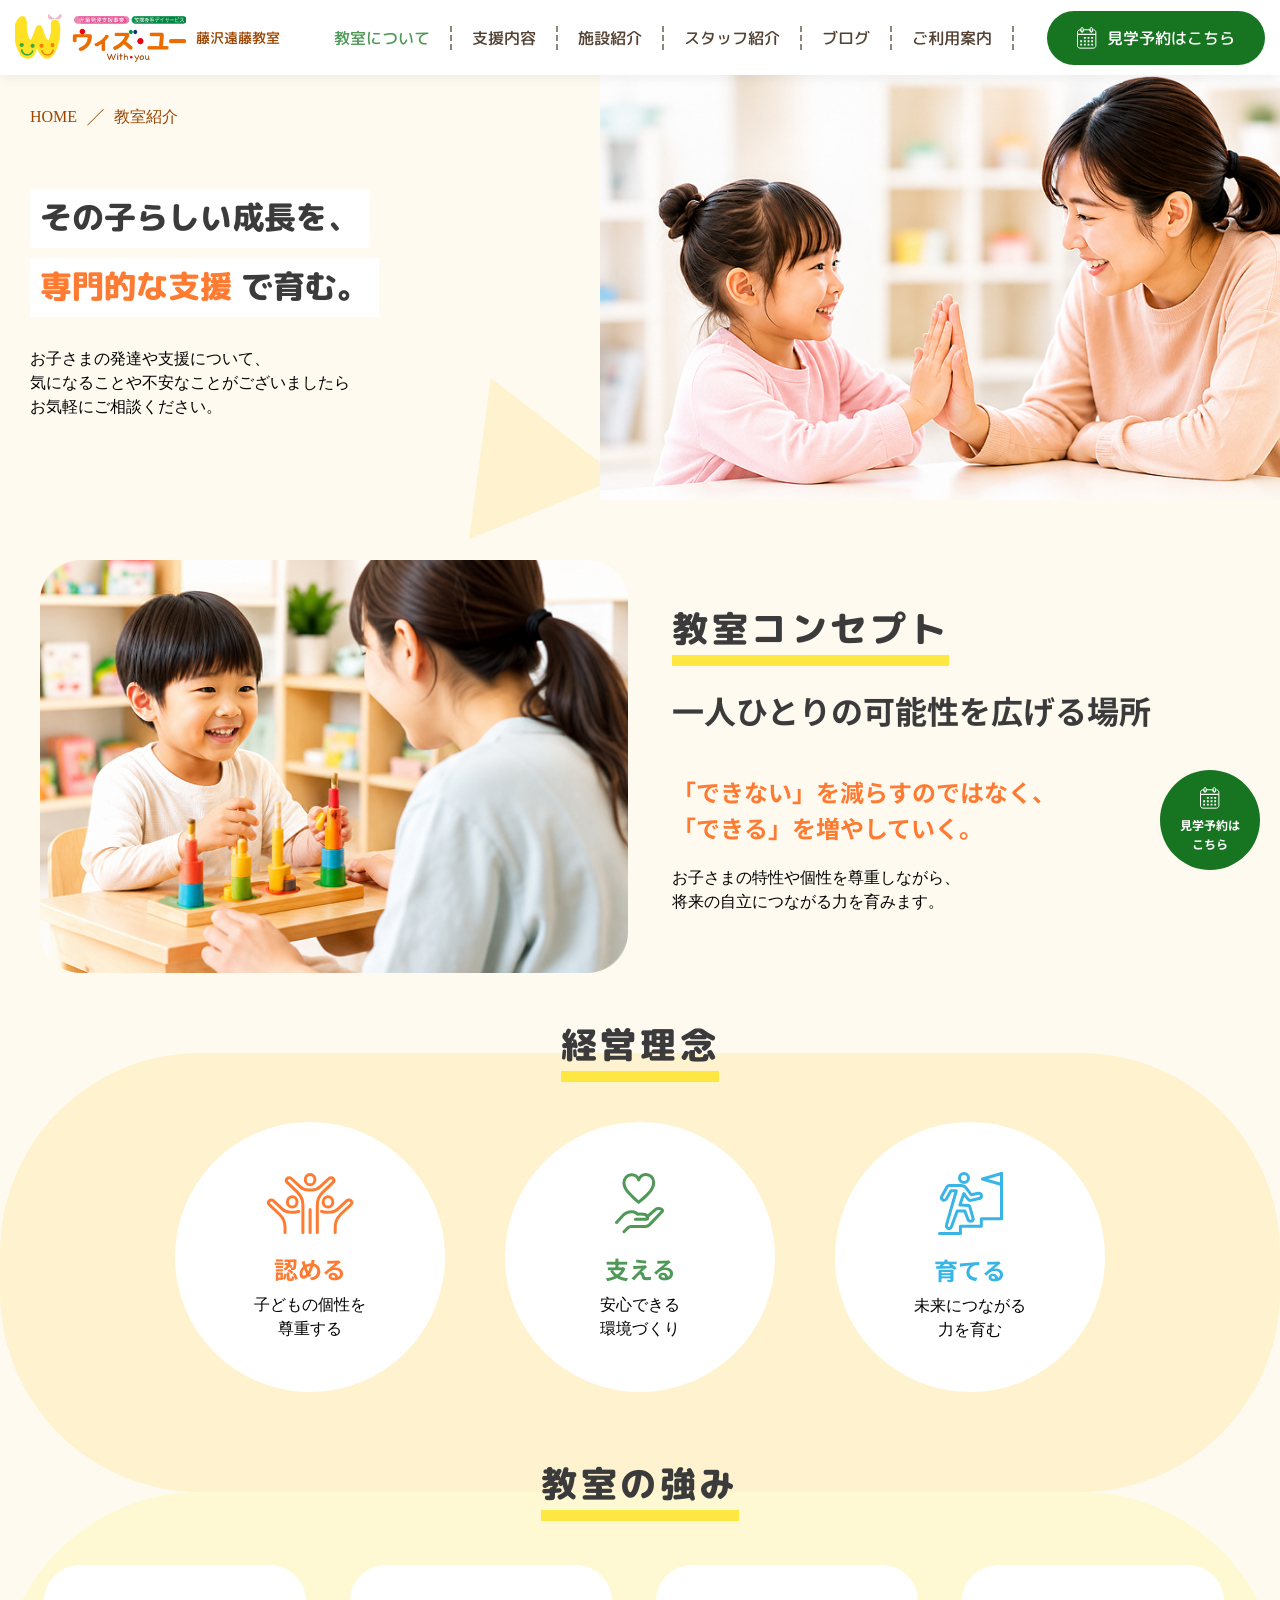
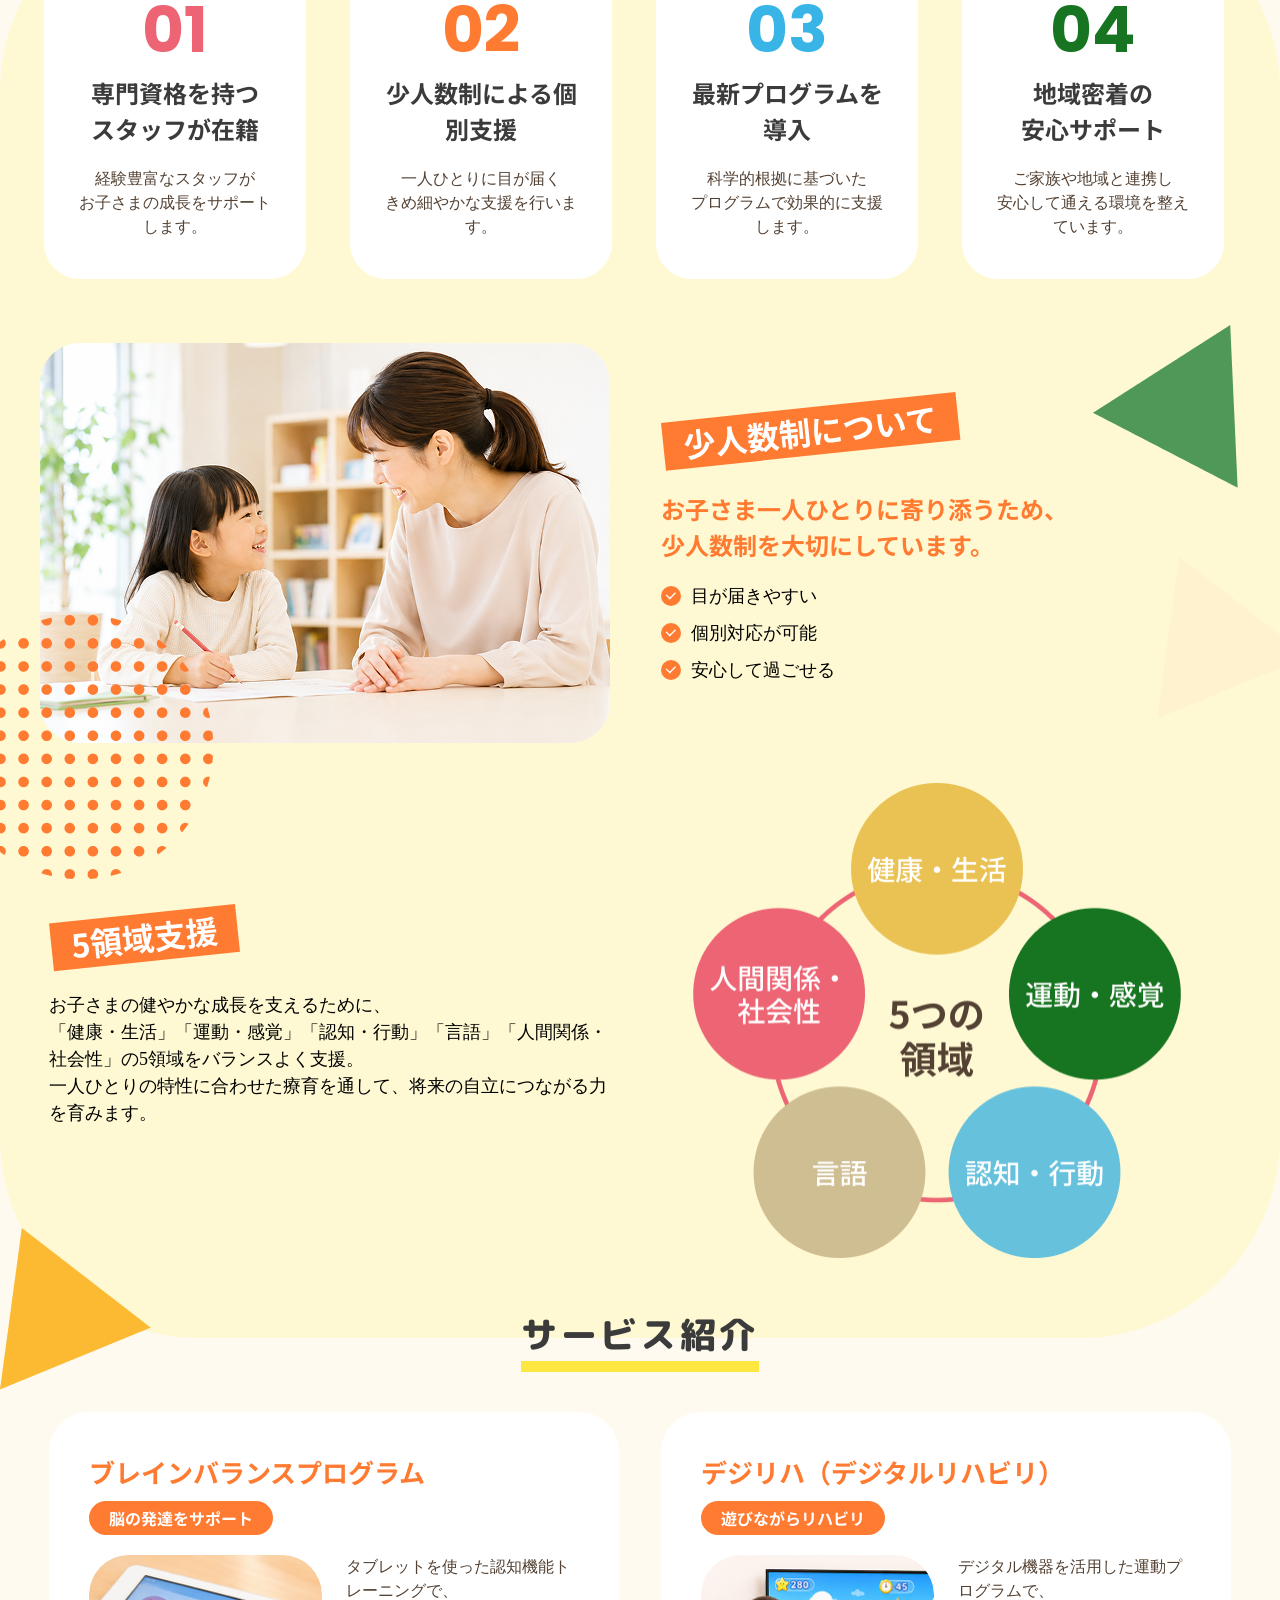
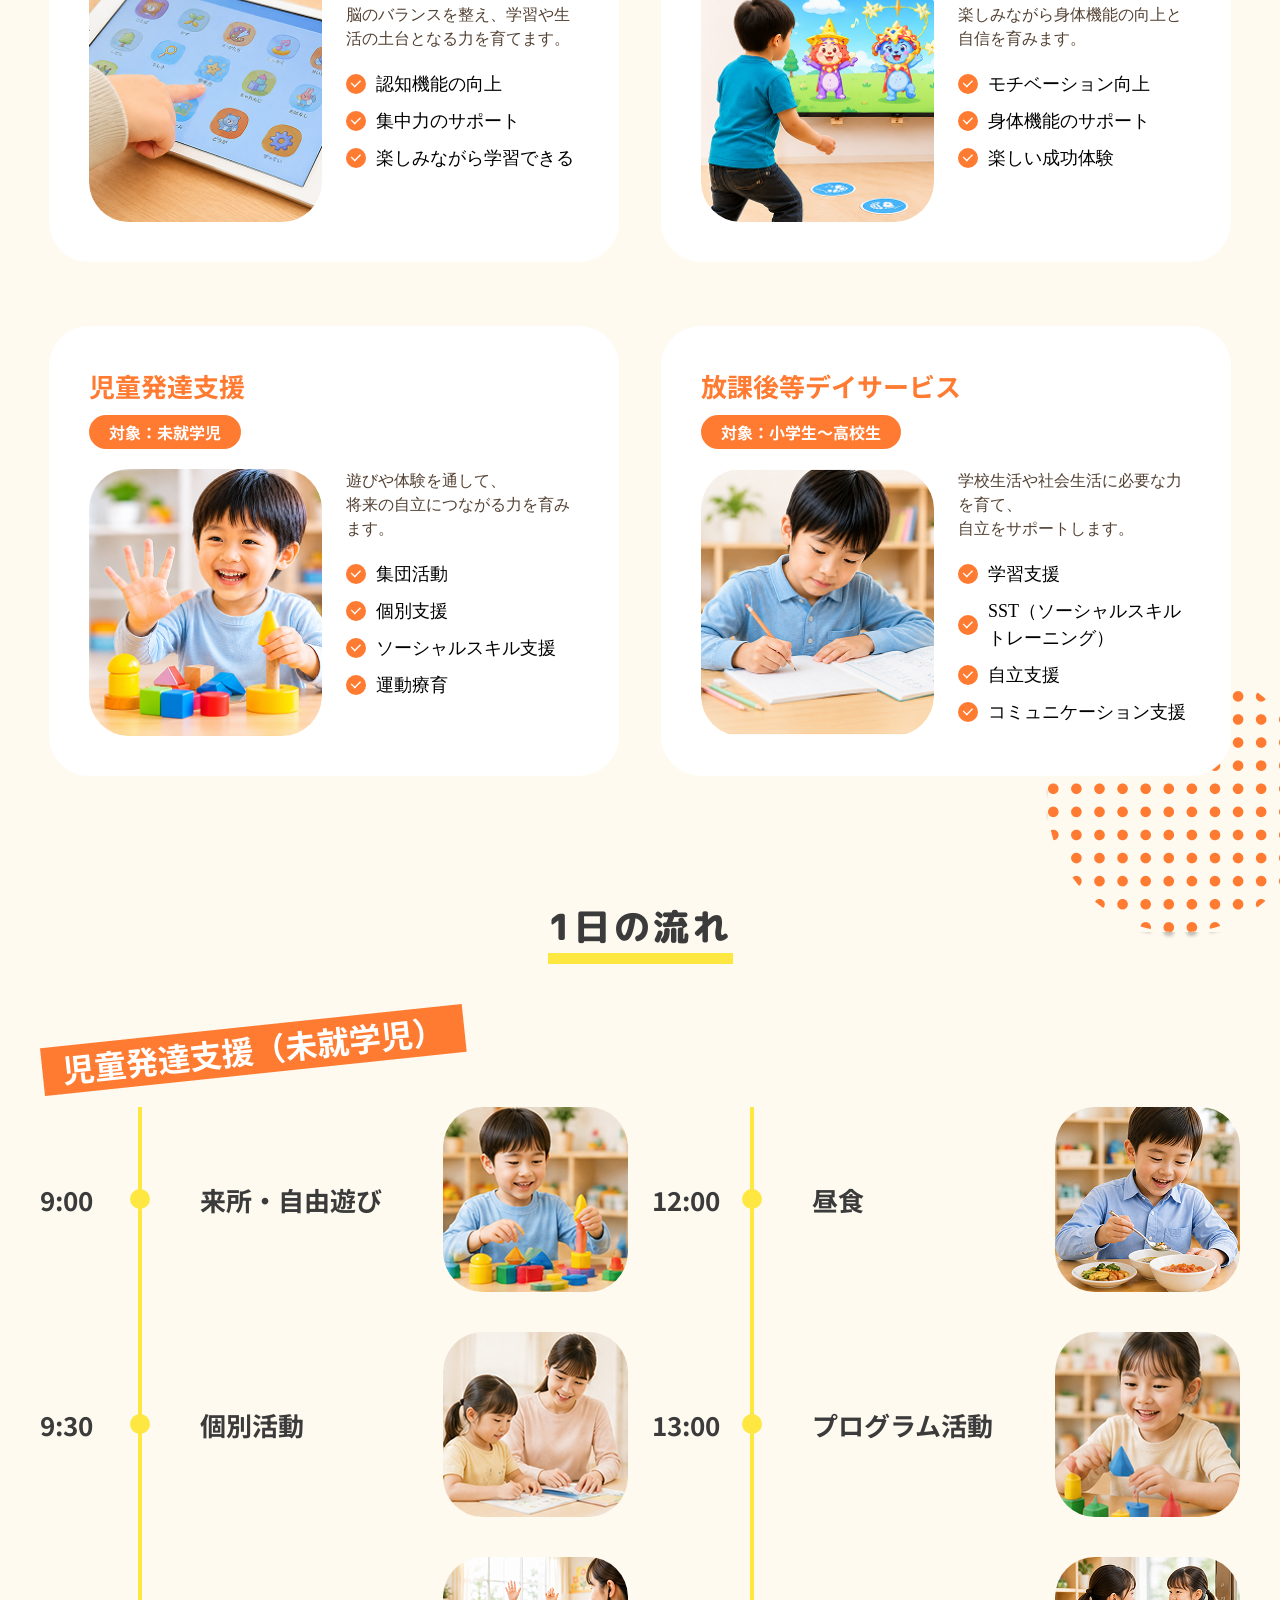
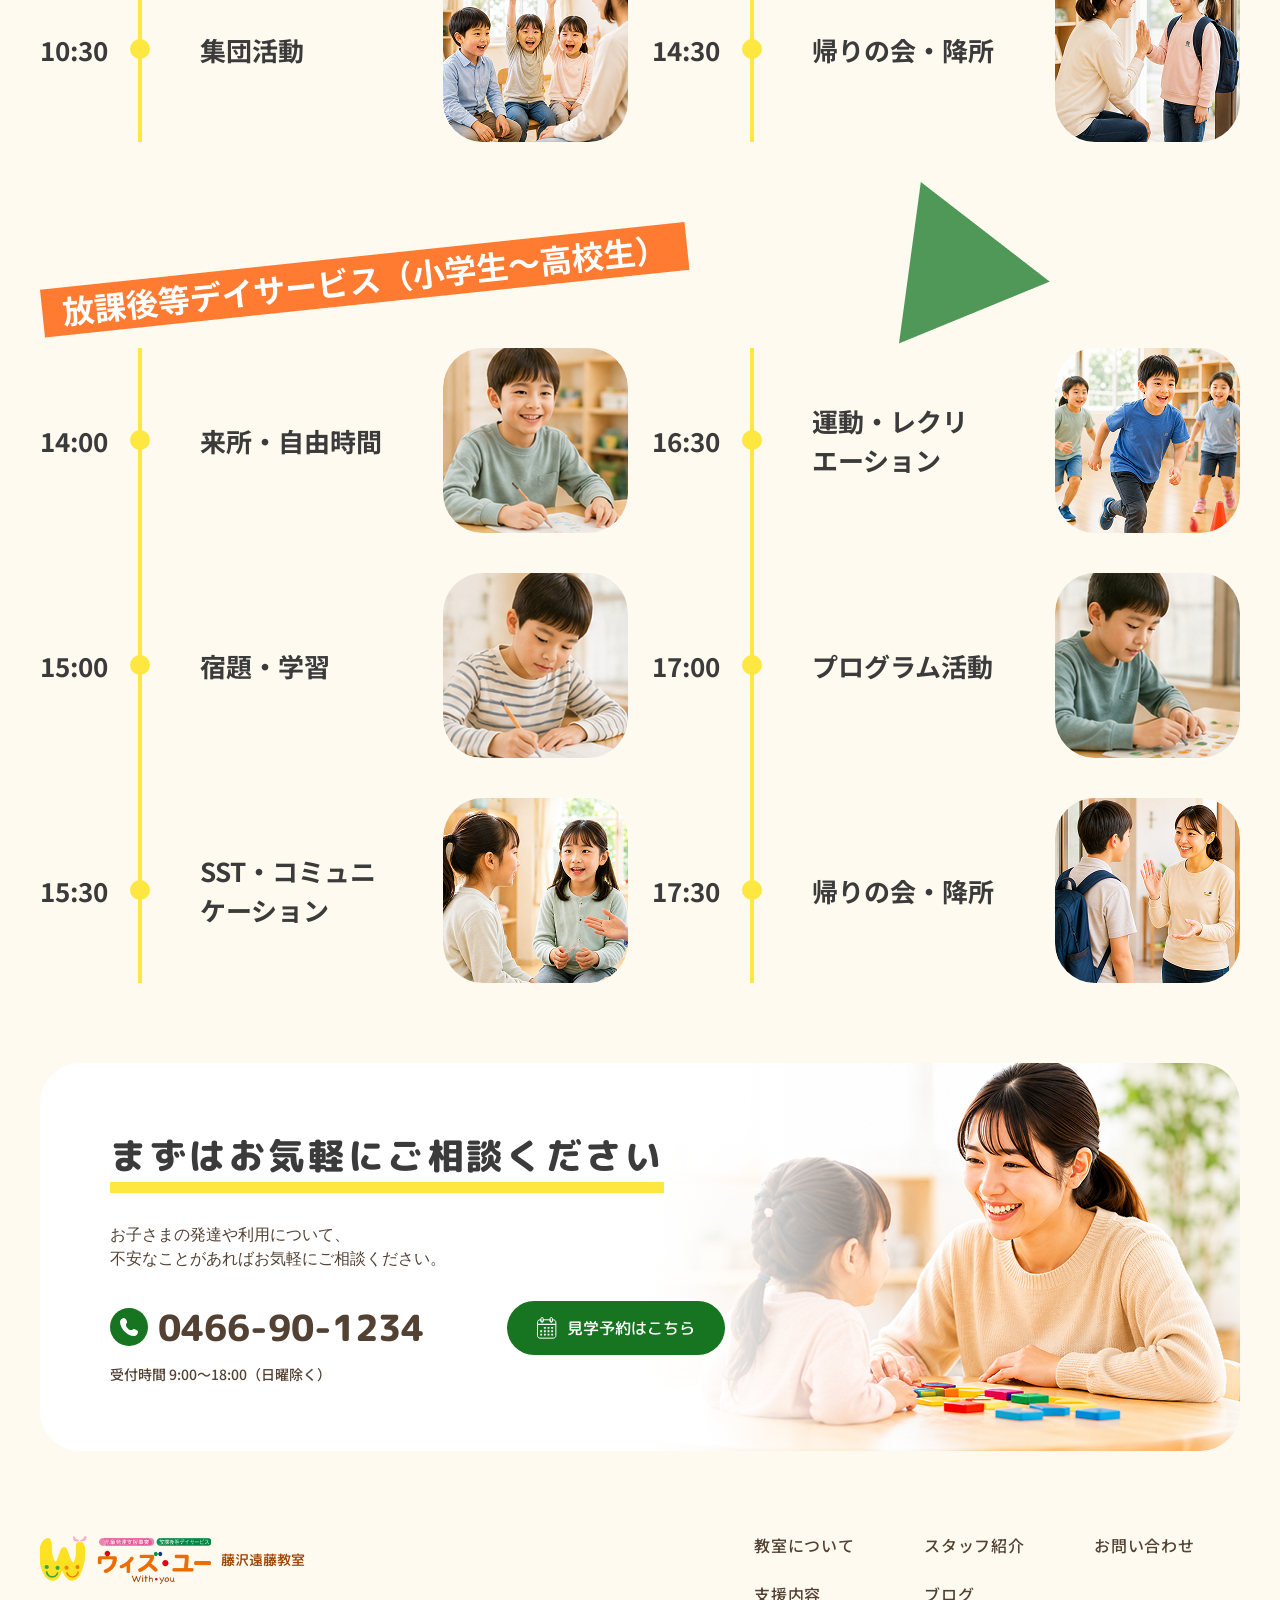
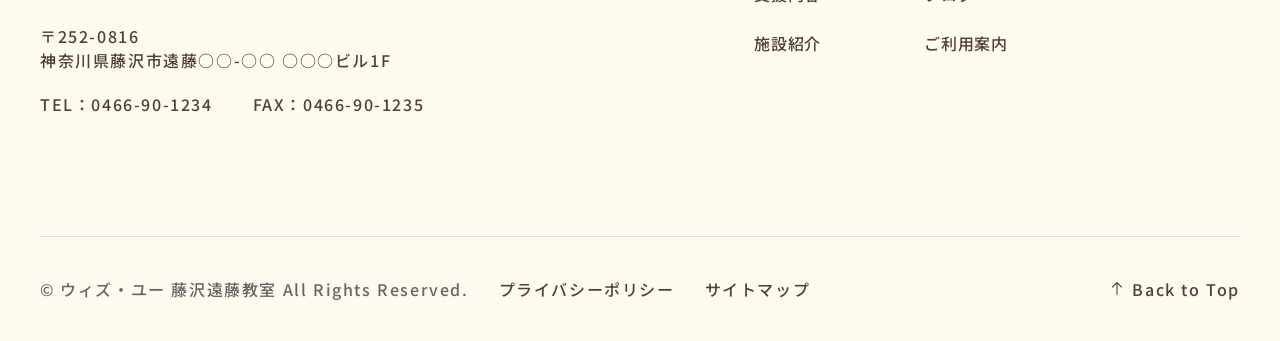
==== commit 517cb237: "fix: remove page content animatioin and blog detail" ====
--- a/classroom.html
+++ b/classroom.html
@@ -7,7 +7,6 @@
         <!-- bootstrap 5-->
         <link href="https://cdn.jsdelivr.net/npm/bootstrap@5.3.3/dist/css/bootstrap.min.css" rel="stylesheet">
         <!-- aos animation -->
-        <link href="assets/css/vendors/aos.css" rel="stylesheet">
         <!-- owl carousel -->
         <link href="assets/css/vendors/owl.carousel.min.css" rel="stylesheet">
         <link href="assets/css/vendors/owl.theme.default.min.css" rel="stylesheet">
@@ -144,14 +143,14 @@
                         <span>教室紹介
                     </span>
                     </div>
-                    <h2 data-aos="fade-up">その子らしい成長を、
+                    <h2>その子らしい成長を、
                 </h2>
-                    <h2 data-aos="fade-up" data-aos-delay="100">
+                    <h2>
                         <span>専門的な支援</span>
                         で育む。
                 
                     </h2>
-                    <p data-aos="fade-up" data-aos-delay="200">
+                    <p>
                         お子さまの発達や支援について、
                     <br>
                         気になることや不安なことがございましたら
@@ -194,14 +193,14 @@
             </section>
             <section class="management-philosophy-section">
                 <div class="md-container">
-                    <div class="center-heading" data-aos="fade-up">
+                    <div class="center-heading">
                         <div class="heading">
                             <h3>経営理念
                         </h3>
                         </div>
                     </div>
                     <div class="management-philosophy-row">
-                        <div class="m-p-card" data-aos="fade-up">
+                        <div class="m-p-card">
                             <svg width="87" height="61" viewBox="0 0 87 61" fill="none" xmlns="http://www.w3.org/2000/svg">
                                 <path d="M35.9126 59.4016V32.0477C35.9126 27.2937 34.0021 22.7312 30.589 19.3279L20.1904 9.35739C19.1356 8.3045 19.1157 6.63476 20.1506 5.56592C21.2402 4.42795 23.0861 4.40136 24.2155 5.49679L33.012 13.6328C35.2161 15.7758 38.2013 16.9775 41.3159 16.9775H44.9031C48.0177 16.9775 51.0079 15.7758 53.207 13.6328L62.0035 5.49679C63.1329 4.39604 64.9788 4.42795 66.0684 5.56592C67.0983 6.64008 67.0834 8.30981 66.0286 9.35739L55.63 19.3279C52.2169 22.7312 50.3064 27.2937 50.3064 32.0477V59.4016" stroke="#FF7B32" stroke-width="3" stroke-linecap="round" stroke-linejoin="round"/>
                                 <path d="M43.1118 59.4038V36.5273" stroke="#FF7B32" stroke-width="3" stroke-linecap="round" stroke-linejoin="round"/>
@@ -219,7 +218,7 @@
                         
                             </p>
                         </div>
-                        <div class="m-p-card" data-aos="fade-up">
+                        <div class="m-p-card">
                             <svg width="50" height="61" viewBox="0 0 50 61" fill="none" xmlns="http://www.w3.org/2000/svg">
                                 <path d="M32.1623 43.7455L39.8247 37.0726C40.759 36.2589 41.8984 35.7009 43.1176 35.573C45.1058 35.3637 46.6155 36.1659 47.1909 36.7994C47.3048 36.9215 47.846 37.6248 47.3846 38.2758L34.6234 51.61C33.5011 52.7842 31.9629 53.4468 30.3507 53.4468H16.0172C14.9234 53.4468 13.8751 53.877 13.0946 54.65L8.93018 58.748" stroke="#4F9858" stroke-width="3" stroke-linecap="round" stroke-linejoin="round"/>
                                 <path d="M20.4083 46.1857H31.7279C32.4333 46.0933 32.7475 45.5145 32.7034 44.948C32.5821 43.3594 31.0115 41.5984 28.6803 41.3336C25.7374 41.0011 23.3126 41.1366 22.6788 41.1859C22.5796 41.192 22.4859 41.1428 22.4253 41.0566C22.0506 40.5209 20.491 38.6367 16.9419 38.6367C16.9419 38.6367 10.8577 38.6367 7.28106 43.1685L1.5 49.4675" stroke="#4F9858" stroke-width="3" stroke-linecap="round" stroke-linejoin="round"/>
@@ -233,7 +232,7 @@
                         
                             </p>
                         </div>
-                        <div class="m-p-card" data-aos="fade-up">
+                        <div class="m-p-card">
                             <svg width="65" height="63" viewBox="0 0 65 63" fill="none" xmlns="http://www.w3.org/2000/svg">
                                 <path d="M1.5 61.5H22.4003V54.1564H43.3081V46.8128H63.5V1.5" stroke="#38B5E6" stroke-width="3" stroke-linecap="round" stroke-linejoin="round"/>
                                 <path d="M30.5 6C30.5 8.48226 28.4895 10.5 26 10.5C23.5105 10.5 21.5 8.48952 21.5 6C21.5 3.51048 23.5105 1.5 26 1.5C28.4895 1.5 30.5 3.51048 30.5 6Z" fill="white" stroke="white" stroke-width="3" stroke-linecap="round" stroke-linejoin="round"/>
@@ -256,13 +255,13 @@
                 <img src="assets/images/sc-v1.png" class="sc-v1" alt="">
                 <img src="assets/images/sc-v2.png" class="sc-v2" alt="">
                 <div class="md-container">
-                    <div class="center-heading" data-aos="fade-up">
+                    <div class="center-heading">
                         <div class="heading">
                             <h3>教室の強み
                         </h3>
                         </div>
                     </div>
-                    <div class="strengths-cards-row" data-aos="fade-up">
+                    <div class="strengths-cards-row">
                         <div style="min-width: 1100px;">
                             <div class="row">
                                 <div class="col-3">
@@ -408,7 +407,7 @@
                 <img src="assets/images/si-v1.png" class="si-v1" alt="">
                 <img src="assets/images/si-v2.png" class="si-v2" alt="">
                 <div class="md-container">
-                    <div class="center-heading" data-aos="fade-up">
+                    <div class="center-heading">
                         <div class="heading">
                             <h3>サービス紹介
                         </h3>
@@ -417,7 +416,7 @@
                     <div class="row">
                         <!-- Card 1 -->
                         <div class="col-lg-6 mb-4">
-                            <div class="service-introduction-card" data-aos="fade-up">
+                            <div class="service-introduction-card">
                                 <h6>ブレインバランスプログラム</h6>
                                 <div class="tag">脳の発達をサポート
                             </div>
@@ -464,7 +463,7 @@
                         </div>
                         <!-- Card 2 -->
                         <div class="col-lg-6 mb-4">
-                            <div class="service-introduction-card" data-aos="fade-up">
+                            <div class="service-introduction-card">
                                 <h6>デジリハ（デジタルリハビリ）</h6>
                                 <div class="tag">遊びながらリハビリ
                             </div>
@@ -511,7 +510,7 @@
                         </div>
                         <!-- Card 3 -->
                         <div class="col-lg-6 mb-4">
-                            <div class="service-introduction-card" data-aos="fade-up">
+                            <div class="service-introduction-card">
                                 <h6>児童発達支援</h6>
                                 <div class="tag">対象：未就学児
                             </div>
@@ -566,7 +565,7 @@
                         </div>
                         <!-- Card 4 -->
                         <div class="col-lg-6 mb-4">
-                            <div class="service-introduction-card" data-aos="fade-up">
+                            <div class="service-introduction-card">
                                 <h6>放課後等デイサービス</h6>
                                 <div class="tag">対象：小学生〜高校生
                             </div>
@@ -624,7 +623,7 @@
             </section>
             <section class="flow-of-the-day-section">
                 <div class="md-container">
-                    <div class="center-heading" data-aos="fade-up">
+                    <div class="center-heading">
                         <div class="heading">
                             <h3>1日の流れ
                         </h3>
@@ -637,7 +636,7 @@
                         <div class="col-lg-6">
                             <div class="flow-section">
                                 <div class="line"></div>
-                                <div class="flow-card" data-aos="fade-up">
+                                <div class="flow-card">
                                     <div class="time">
                                         9:00
                                     <span class="dot"></span>
@@ -648,7 +647,7 @@
                                         <img src="assets/images/f1.png" class="banner" alt="">
                                     </div>
                                 </div>
-                                <div class="flow-card" data-aos="fade-up">
+                                <div class="flow-card">
                                     <div class="time">
                                         9:30
                                     <span class="dot"></span>
@@ -659,7 +658,7 @@
                                         <img src="assets/images/f2.png" class="banner" alt="">
                                     </div>
                                 </div>
-                                <div class="flow-card" data-aos="fade-up">
+                                <div class="flow-card">
                                     <div class="time">
                                         10:30
                                     <span class="dot"></span>
@@ -675,7 +674,7 @@
                         <div class="col-lg-6">
                             <div class="flow-section">
                                 <div class="line"></div>
-                                <div class="flow-card" data-aos="fade-up">
+                                <div class="flow-card">
                                     <div class="time">
                                         12:00
                                     <span class="dot"></span>
@@ -686,7 +685,7 @@
                                         <img src="assets/images/f4.png" class="banner" alt="">
                                     </div>
                                 </div>
-                                <div class="flow-card" data-aos="fade-up">
+                                <div class="flow-card">
                                     <div class="time">
                                         13:00
                                     <span class="dot"></span>
@@ -697,7 +696,7 @@
                                         <img src="assets/images/f5.png" class="banner" alt="">
                                     </div>
                                 </div>
-                                <div class="flow-card" data-aos="fade-up">
+                                <div class="flow-card">
                                     <div class="time">
                                         14:30
                                     <span class="dot"></span>
@@ -723,7 +722,7 @@
                         <div class="col-lg-6">
                             <div class="flow-section">
                                 <div class="line"></div>
-                                <div class="flow-card" data-aos="fade-up">
+                                <div class="flow-card">
                                     <div class="time">
                                         14:00
                                     <span class="dot"></span>
@@ -734,7 +733,7 @@
                                         <img src="assets/images/f7.png" class="banner" alt="">
                                     </div>
                                 </div>
-                                <div class="flow-card" data-aos="fade-up">
+                                <div class="flow-card">
                                     <div class="time">
                                         15:00
                                     <span class="dot"></span>
@@ -745,7 +744,7 @@
                                         <img src="assets/images/f8.png" class="banner" alt="">
                                     </div>
                                 </div>
-                                <div class="flow-card" data-aos="fade-up">
+                                <div class="flow-card">
                                     <div class="time">
                                         15:30
                                     <span class="dot"></span>
@@ -763,7 +762,7 @@
                         <div class="col-lg-6">
                             <div class="flow-section">
                                 <div class="line"></div>
-                                <div class="flow-card" data-aos="fade-up">
+                                <div class="flow-card">
                                     <div class="time">
                                         16:30
                                     <span class="dot"></span>
@@ -776,7 +775,7 @@
                                         <img src="assets/images/f10.png" class="banner" alt="">
                                     </div>
                                 </div>
-                                <div class="flow-card" data-aos="fade-up">
+                                <div class="flow-card">
                                     <div class="time">
                                         17:00
                                     <span class="dot"></span>
@@ -787,7 +786,7 @@
                                         <img src="assets/images/f11.png" class="banner" alt="">
                                     </div>
                                 </div>
-                                <div class="flow-card" data-aos="fade-up">
+                                <div class="flow-card">
                                     <div class="time">
                                         17:30
                                     <span class="dot"></span>
@@ -805,7 +804,7 @@
             </section>
             <section class="footer-section">
                 <div class="md-container">
-                    <div class="contact-card" data-aos="fade-up">
+                    <div class="contact-card">
                         <h4>まずはお気軽にご相談ください
                     </h4>
                         <p>
@@ -962,7 +961,6 @@
         <!-- scripts -->
         <script src="https://cdn.jsdelivr.net/npm/bootstrap@5.3.3/dist/js/bootstrap.bundle.min.js"></script>
         <script src="assets/js/vendors/jquery.min.js"></script>
-        <script src="assets/js/vendors/aos.js"></script>
         <script src="assets/js/vendors/owl.carousel.min.js"></script>
         <script src="assets/js/script.js"></script>
     </body>
--- a/assets/css/style.css
+++ b/assets/css/style.css
@@ -93,7 +93,6 @@
 }
 
 .layout {
-    max-width: 1400px;
     width: 100%;
     margin: 0px auto;
     background: #fefaf0
@@ -845,7 +844,22 @@
     width: 1200px
 }
 
+a:has(.blog-card) {
+    display: block;
+    color: inherit
+}
+
+a:has(.blog-card) .blog-card {
+    transition: transform .3s ease,box-shadow .3s ease
+}
+
+a:has(.blog-card):hover .blog-card {
+    transform: translateY(-6px);
+    box-shadow: 0 14px 36px rgba(0,0,0,.1)
+}
+
 .blog-card {
+    border-radius: 40px;
     max-width: 500px;
     margin: 0px auto;
     width: 100%;
@@ -2679,6 +2693,316 @@
     justify-content: center !important
 }
 
+.bd-breadcrumb-section {
+    padding: 36px 0 0
+}
+
+.bd-breadcrumb {
+    display: flex;
+    align-items: center;
+    gap: 8px;
+    flex-wrap: wrap
+}
+
+.bd-breadcrumb a {
+    font-family: "Noto Sans JP";
+    font-size: 14px;
+    color: #9c4500
+}
+
+.bd-breadcrumb a:hover {
+    color: #4f9858
+}
+
+.bd-breadcrumb span {
+    font-family: "Noto Sans JP";
+    font-size: 14px;
+    color: #534133;
+    font-weight: 500
+}
+
+.bd-section {
+    padding: 40px 0 100px
+}
+
+.bd-section .bd-wrap {
+    max-width: 900px;
+    margin: 0 auto 80px
+}
+
+.bd-section .bd-hero-img {
+    width: 100%;
+    height: 440px;
+    border-radius: 40px 40px 0 0;
+    overflow: hidden
+}
+
+.bd-section .bd-hero-img img {
+    width: 100%;
+    height: 100%;
+    -o-object-fit: cover;
+    object-fit: cover
+}
+
+.bd-section .bd-card {
+    background: #fff;
+    border-radius: 0 0 40px 40px;
+    padding: 44px 56px 50px;
+    box-shadow: 0 10px 40px rgba(0,0,0,.07)
+}
+
+.bd-section .bd-meta {
+    display: flex;
+    align-items: center;
+    gap: 12px;
+    margin-bottom: 18px
+}
+
+.bd-section .bd-date {
+    font-family: "Noto Sans JP";
+    font-size: 14px;
+    color: #8e8678
+}
+
+.bd-section .bd-tag {
+    display: inline-flex;
+    align-items: center;
+    padding: 4px 16px;
+    border-radius: 100px;
+    font-family: "Noto Sans JP";
+    font-size: 13px;
+    font-weight: 500
+}
+
+.bd-section .bd-tag.success {
+    border: 1.5px solid #177420;
+    color: #177420
+}
+
+.bd-section .bd-tag.warning {
+    border: 1.5px solid #ff7b32;
+    color: #ff7b32
+}
+
+.bd-section .bd-title {
+    font-family: "Rounded Mplus 1c";
+    font-weight: 700;
+    font-size: 28px;
+    line-height: 1.55;
+    color: #3b3b3b;
+    margin-bottom: 0
+}
+
+.bd-section .bd-divider {
+    width: 100%;
+    border-bottom: 2px dashed #ffe742;
+    margin: 26px 0
+}
+
+.bd-section .bd-body p {
+    font-family: "Noto Sans JP";
+    font-size: 15px;
+    line-height: 2;
+    color: #534133;
+    margin-bottom: 22px
+}
+
+.bd-section .bd-body p:last-child {
+    margin-bottom: 0
+}
+
+.bd-section .bd-img-row {
+    display: flex;
+    gap: 16px;
+    margin: 32px 0
+}
+
+.bd-section .bd-img-row .bd-img-item {
+    flex: 1;
+    height: 230px;
+    border-radius: 20px;
+    overflow: hidden
+}
+
+.bd-section .bd-img-row .bd-img-item img {
+    width: 100%;
+    height: 100%;
+    -o-object-fit: cover;
+    object-fit: cover;
+    transition: transform .4s ease
+}
+
+.bd-section .bd-img-row .bd-img-item img:hover {
+    transform: scale(1.05)
+}
+
+.bd-section .bd-highlight {
+    background: #fffde8;
+    border: 2px dashed #fcc202;
+    border-radius: 20px;
+    padding: 28px 32px;
+    margin: 32px 0
+}
+
+.bd-section .bd-highlight .bd-highlight-title {
+    display: flex;
+    align-items: center;
+    gap: 10px;
+    font-family: "Rounded Mplus 1c";
+    font-size: 16px;
+    font-weight: 700;
+    color: #177420;
+    margin-bottom: 18px
+}
+
+.bd-section .bd-highlight .bd-list {
+    padding-left: 0;
+    list-style: none;
+    margin: 0
+}
+
+.bd-section .bd-highlight .bd-list li {
+    font-family: "Noto Sans JP";
+    font-size: 14px;
+    line-height: 1.9;
+    color: #534133;
+    padding: 8px 0 8px 20px;
+    position: relative;
+    border-bottom: 1px dashed rgba(252,194,2,.4)
+}
+
+.bd-section .bd-highlight .bd-list li::before {
+    content: "";
+    position: absolute;
+    left: 0;
+    top: 50%;
+    transform: translateY(-50%);
+    width: 8px;
+    height: 8px;
+    background: #4f9858;
+    border-radius: 50%
+}
+
+.bd-section .bd-highlight .bd-list li:last-child {
+    border-bottom: none
+}
+
+.bd-section .bd-highlight .bd-list li strong {
+    color: #177420;
+    margin-right: 8px
+}
+
+.bd-section .bd-comment-box {
+    display: flex;
+    gap: 20px;
+    align-items: flex-start;
+    background: #f4fbf4;
+    border-left: 4px solid #4f9858;
+    border-radius: 0 20px 20px 0;
+    padding: 28px 32px;
+    margin: 32px 0
+}
+
+.bd-section .bd-comment-box .bd-comment-icon {
+    flex-shrink: 0;
+    margin-top: 4px
+}
+
+.bd-section .bd-comment-box .bd-comment-text .bd-comment-label {
+    display: inline-block;
+    font-family: "Rounded Mplus 1c";
+    font-size: 13px;
+    font-weight: 700;
+    color: #fff;
+    background: #4f9858;
+    border-radius: 100px;
+    padding: 3px 14px;
+    margin-bottom: 12px
+}
+
+.bd-section .bd-comment-box .bd-comment-text p {
+    font-family: "Noto Sans JP";
+    font-size: 14px;
+    line-height: 2;
+    color: #534133;
+    margin: 0
+}
+
+.bd-section .bd-tags {
+    display: flex;
+    flex-wrap: wrap;
+    gap: 10px;
+    margin-bottom: 36px
+}
+
+.bd-section .bd-tags .bd-tag-item {
+    font-family: "Noto Sans JP";
+    font-size: 13px;
+    color: #534133;
+    background: #fef9d2;
+    border: 1.5px dashed #fcc202;
+    border-radius: 100px;
+    padding: 5px 16px
+}
+
+.bd-section .bd-back {
+    display: flex;
+    justify-content: center
+}
+
+.bd-section .bd-back .bd-back-btn {
+    display: inline-flex;
+    align-items: center;
+    gap: 8px;
+    font-family: "Rounded Mplus 1c";
+    font-size: 15px;
+    font-weight: 500;
+    color: #177420;
+    border: 2px solid #177420;
+    border-radius: 100px;
+    padding: 13px 32px;
+    transition: background .3s ease,color .3s ease,box-shadow .3s ease
+}
+
+.bd-section .bd-back .bd-back-btn:hover {
+    background: #177420;
+    color: #fff;
+    box-shadow: 0 8px 20px rgba(23,116,32,.3)
+}
+
+.bd-section .bd-related .blog-card {
+    transition: transform .3s ease,box-shadow .3s ease;
+    cursor: pointer
+}
+
+.bd-section .bd-related .blog-card:hover {
+    transform: translateY(-6px);
+    box-shadow: 0 14px 36px rgba(0,0,0,.1)
+}
+
+@media(max-width: 768px) {
+    .bd-section .bd-hero-img {
+        height:230px;
+        border-radius: 24px 24px 0 0
+    }
+
+    .bd-section .bd-card {
+        padding: 24px 20px 32px
+    }
+
+    .bd-section .bd-title {
+        font-size: 20px
+    }
+
+    .bd-section .bd-img-row {
+        flex-direction: column
+    }
+
+    .bd-section .bd-img-row .bd-img-item {
+        height: 180px
+    }
+}
+
 @keyframes heartbeat {
     0% {
         transform: scale(1)
@@ -2715,7 +3039,7 @@
     position: fixed;
     width: 100px;
     height: 100px;
-    bottom: 60px;
+    bottom: 30px;
     right: 20px;
     z-index: 99;
     background: #177420;
--- a/assets/css/responsive.css
+++ b/assets/css/responsive.css
@@ -1083,4 +1083,17 @@
     .other-hero-section .hero-content {
         padding: 0px 10px
     }
+
+    .bd-section .bd-comment-box {
+        padding: 25px;
+        gap: 15px
+    }
+
+    .bd-section .bd-highlight {
+        padding: 25px 20px
+    }
+
+    .bd-section .bd-comment-box .bd-comment-icon {
+        display: none
+    }
 }
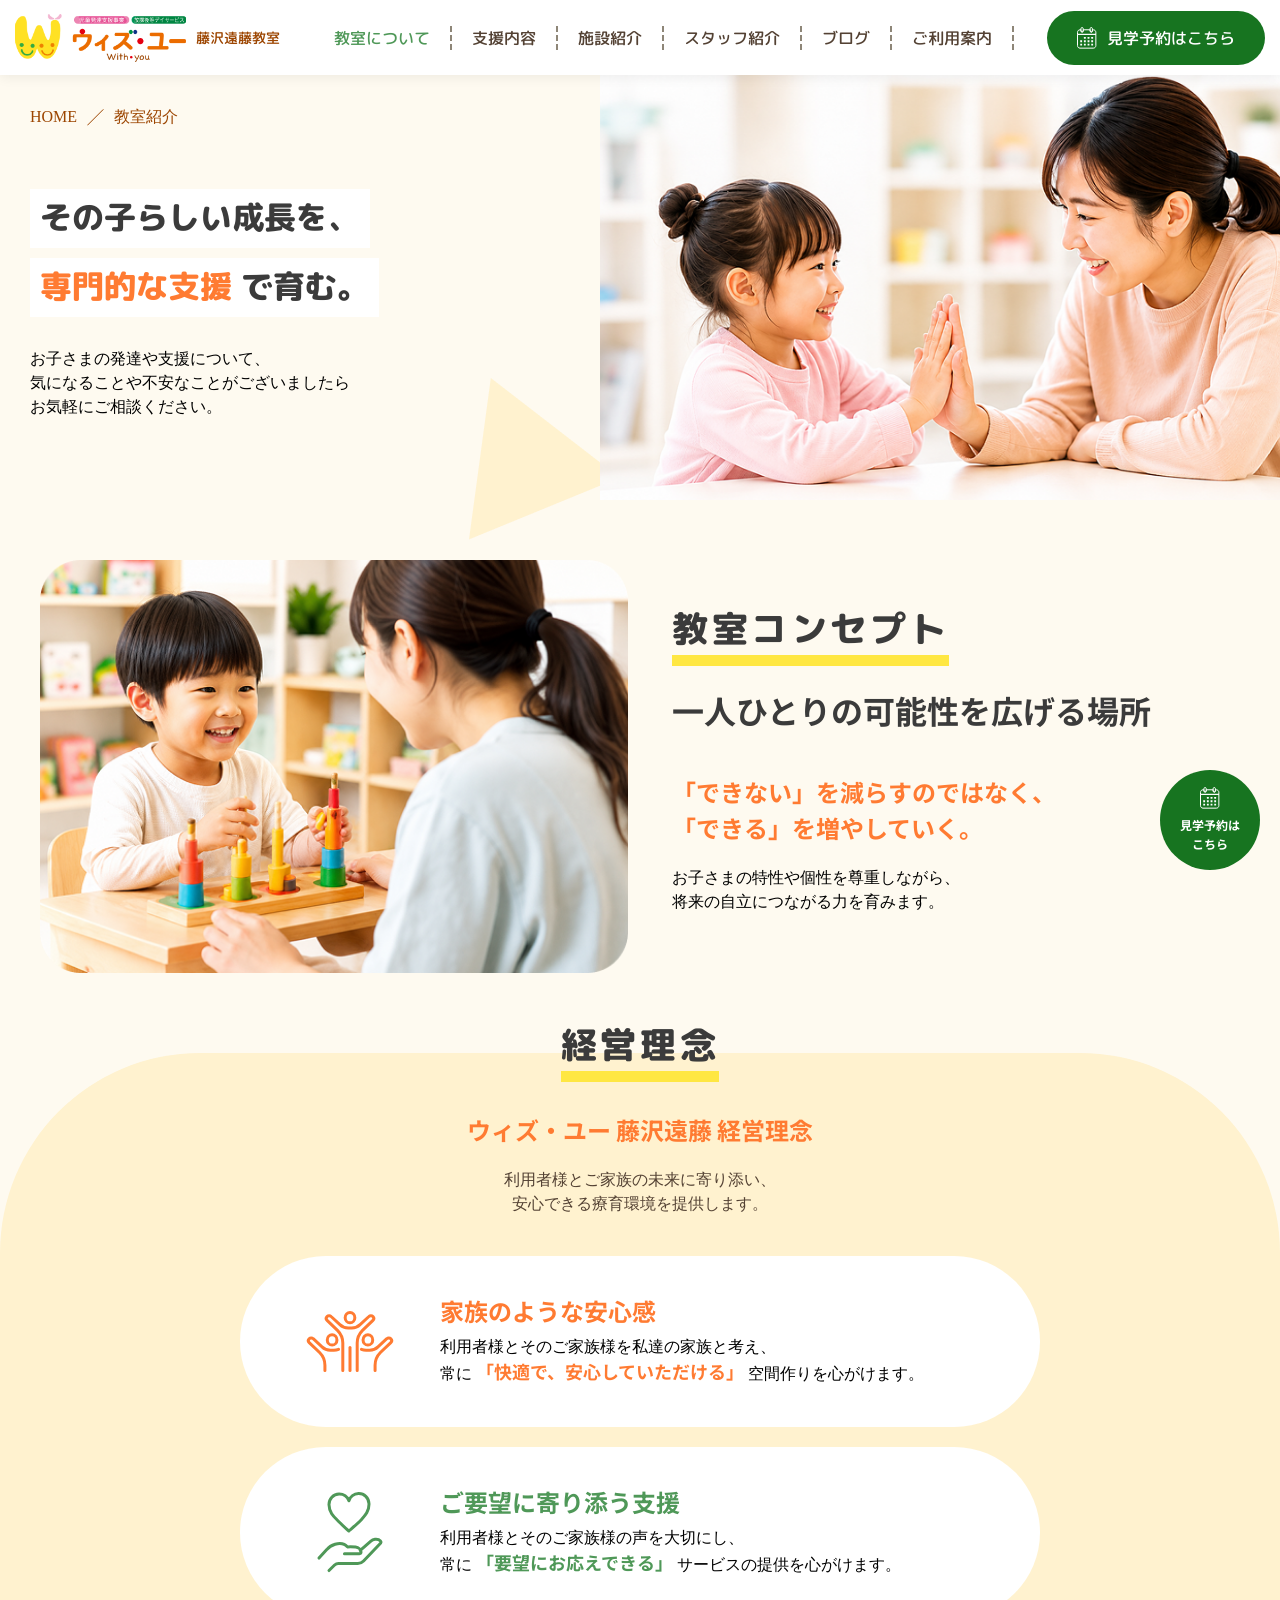
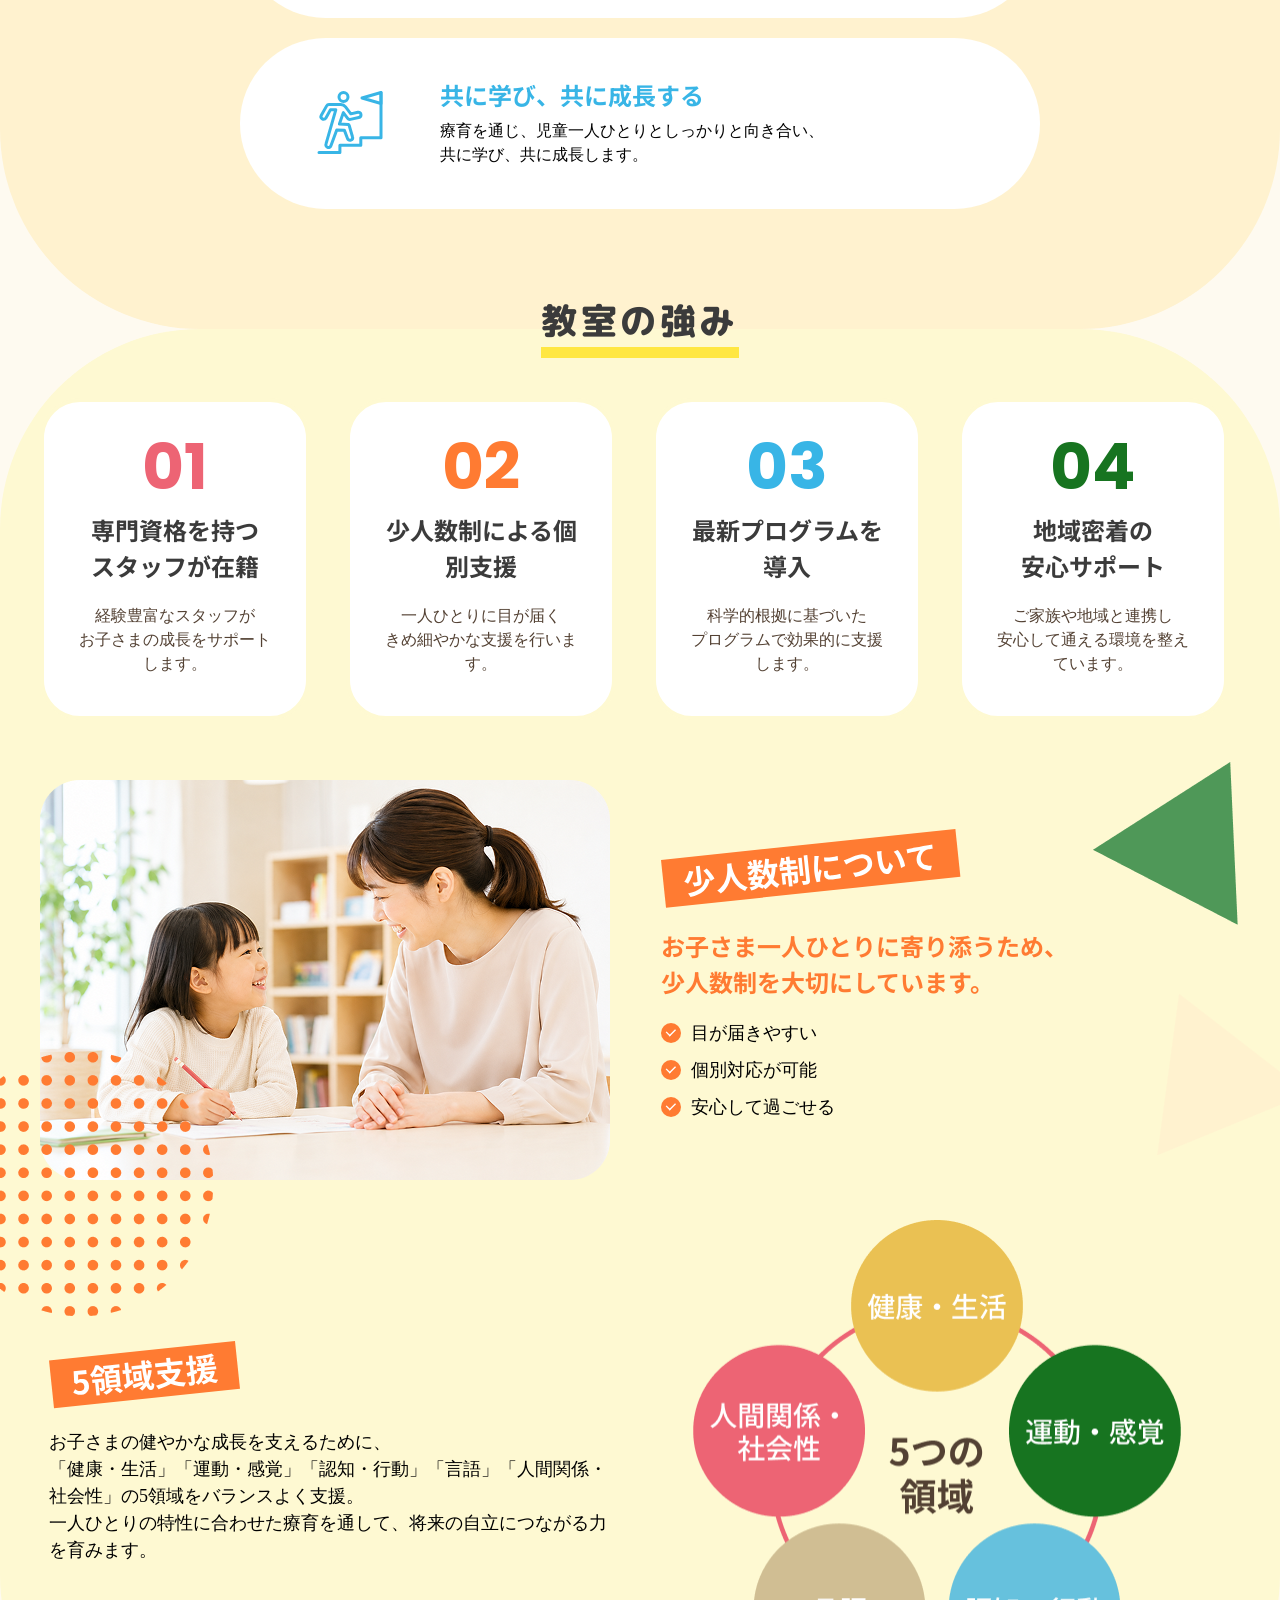
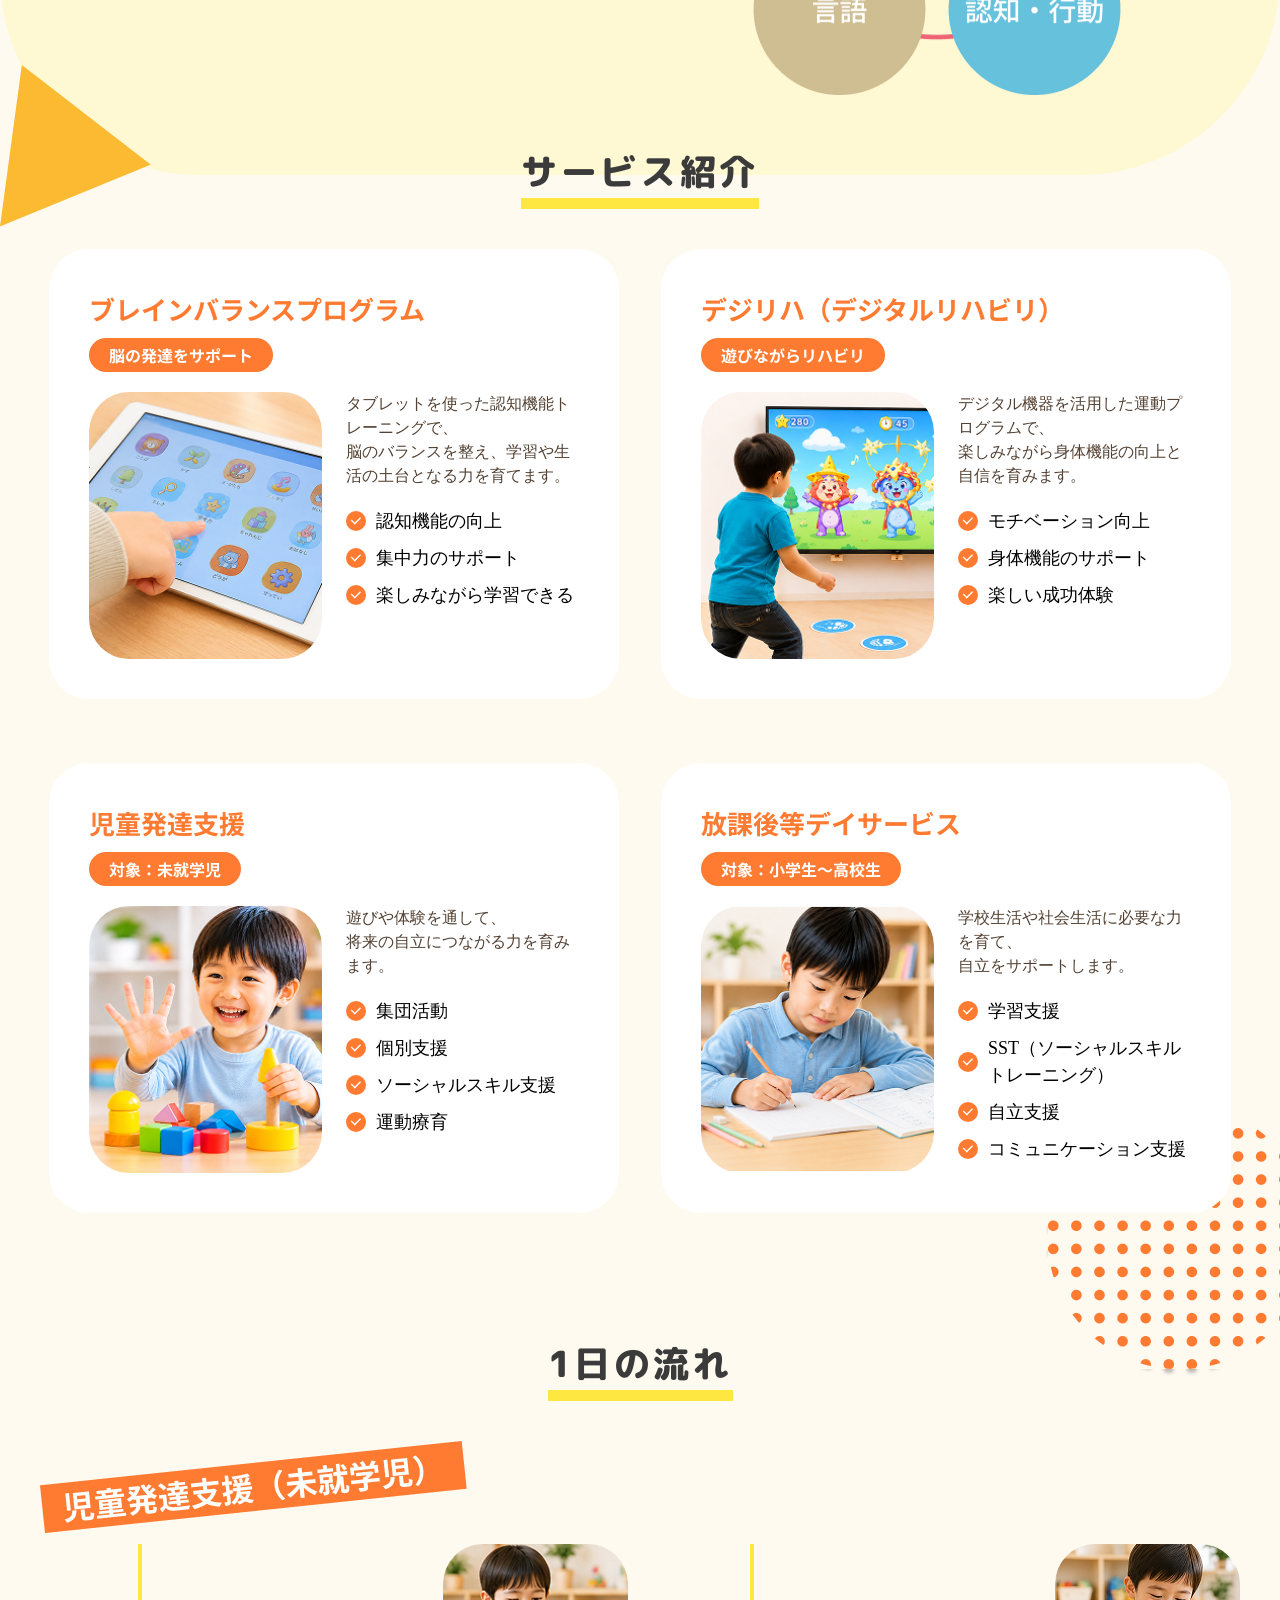
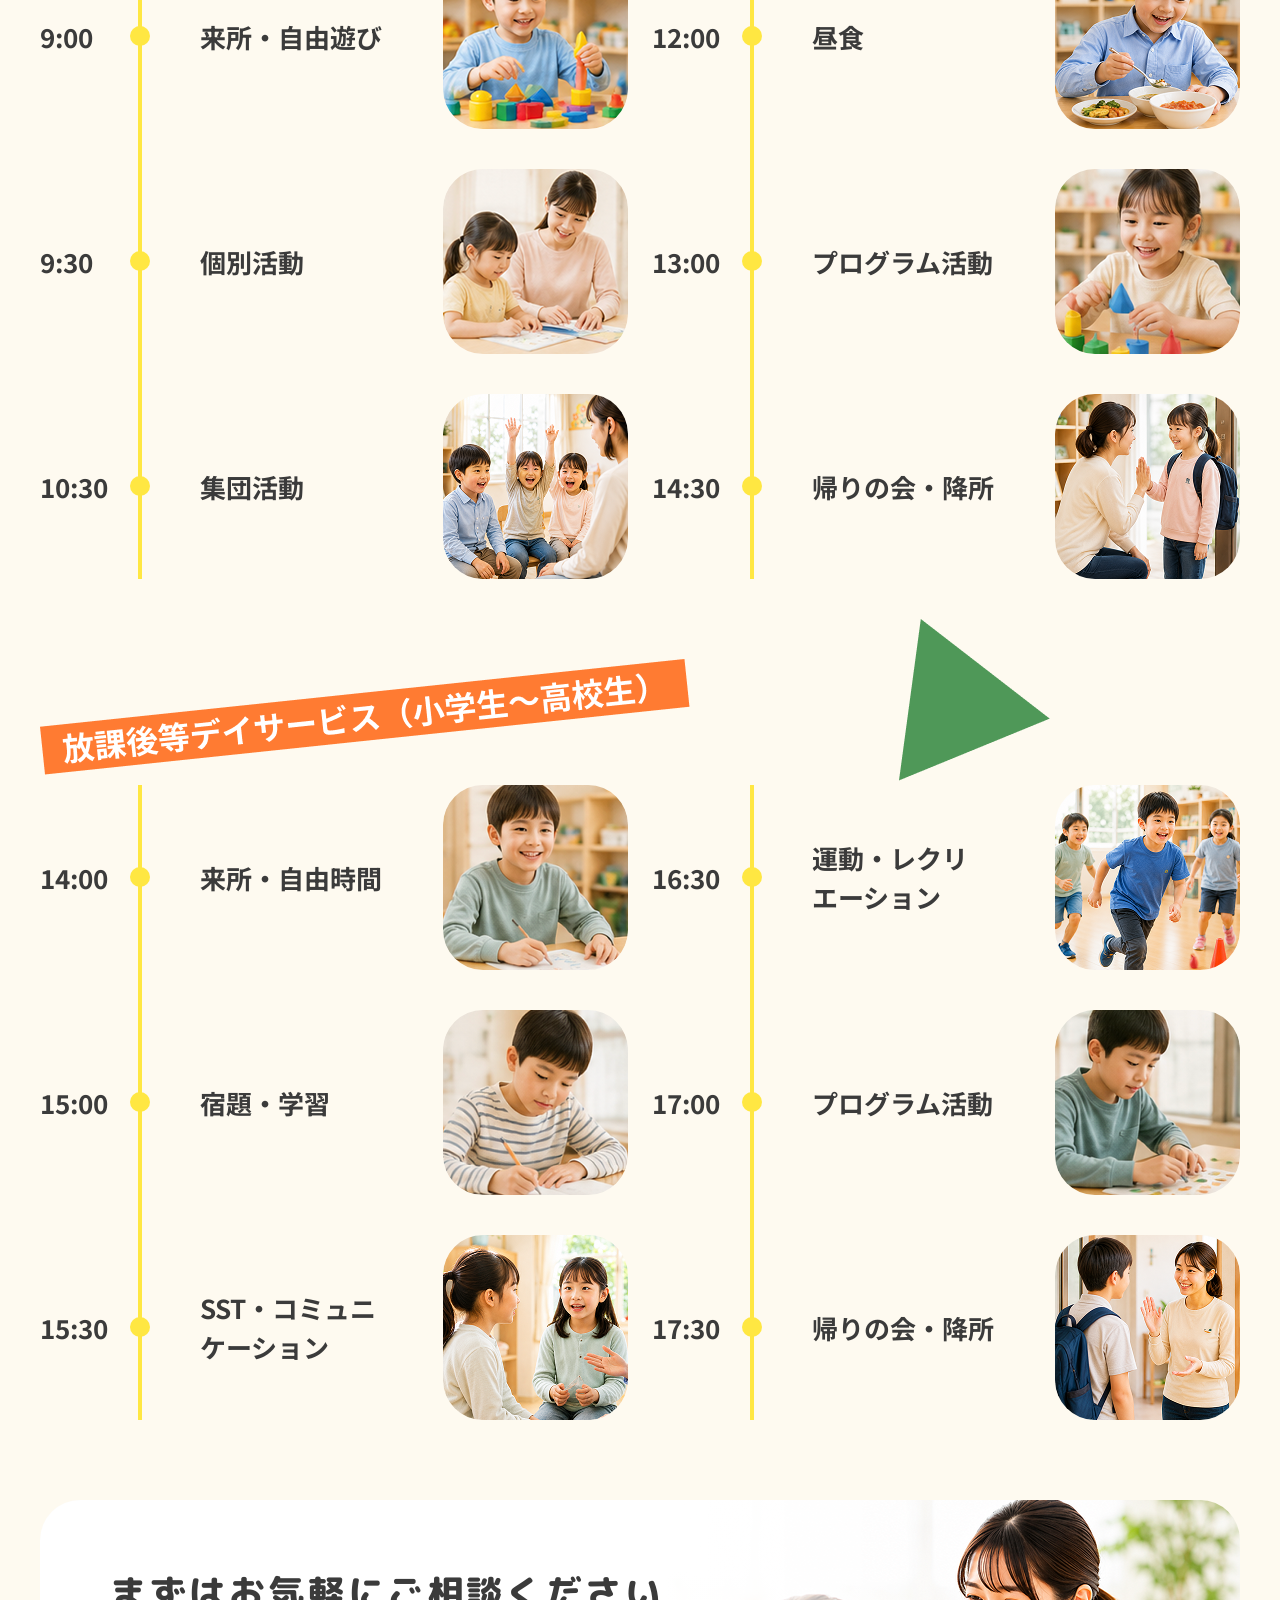
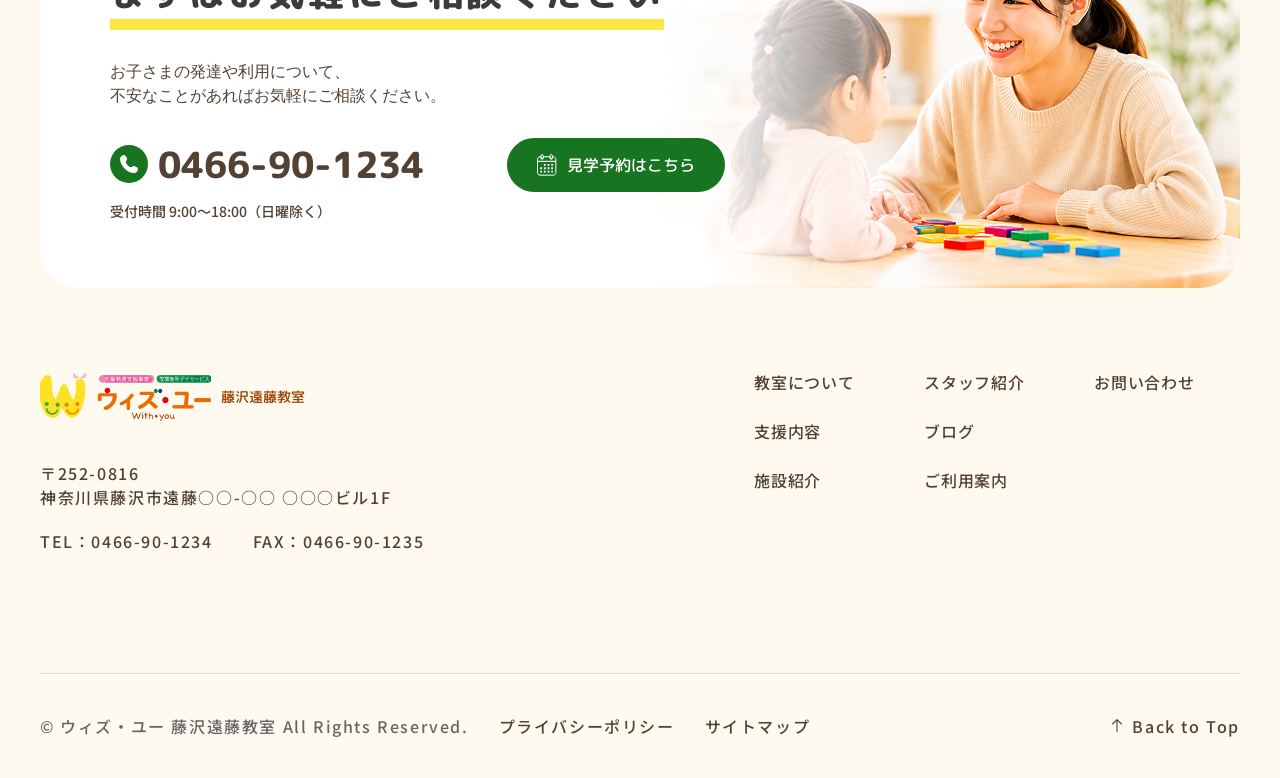
==== commit 3b883921: "fix: biz concept part style update" ====
--- a/classroom.html
+++ b/classroom.html
@@ -191,60 +191,173 @@
                     </div>
                 </div>
             </section>
-            <section class="management-philosophy-section">
+            <!-- <section class="management-philosophy-section">
+            <div class="md-container">
+                <div class="center-heading">
+                    <div class="heading">
+                        <h3>
+                            経営理念
+                        </h3>
+                    </div>
+                </div>
+                <div class="management-philosophy-row">
+                    <div class="m-p-card">
+                        <svg width="87" height="61" viewBox="0 0 87 61" fill="none" xmlns="http://www.w3.org/2000/svg">
+                            <path
+                                d="M35.9126 59.4016V32.0477C35.9126 27.2937 34.0021 22.7312 30.589 19.3279L20.1904 9.35739C19.1356 8.3045 19.1157 6.63476 20.1506 5.56592C21.2402 4.42795 23.0861 4.40136 24.2155 5.49679L33.012 13.6328C35.2161 15.7758 38.2013 16.9775 41.3159 16.9775H44.9031C48.0177 16.9775 51.0079 15.7758 53.207 13.6328L62.0035 5.49679C63.1329 4.39604 64.9788 4.42795 66.0684 5.56592C67.0983 6.64008 67.0834 8.30981 66.0286 9.35739L55.63 19.3279C52.2169 22.7312 50.3064 27.2937 50.3064 32.0477V59.4016"
+                                stroke="#FF7B32" stroke-width="3" stroke-linecap="round" stroke-linejoin="round" />
+                            <path d="M43.1118 59.4038V36.5273" stroke="#FF7B32" stroke-width="3" stroke-linecap="round"
+                                stroke-linejoin="round" />
+                            <path
+                                d="M43.1119 11.8375C45.7828 11.8375 47.948 9.52335 47.948 6.66873C47.948 3.81412 45.7828 1.5 43.1119 1.5C40.4411 1.5 38.2759 3.81412 38.2759 6.66873C38.2759 9.52335 40.4411 11.8375 43.1119 11.8375Z"
+                                stroke="#FF7B32" stroke-width="3" stroke-linecap="round" stroke-linejoin="round" />
+                            <path
+                                d="M18.0309 59.4771V54.2605C18.0309 49.5065 16.1203 44.944 12.7072 41.5407L2.30368 31.5702C1.2489 30.5173 1.229 28.8476 2.26388 27.7787C3.35349 26.6408 5.19936 26.6142 6.32877 27.7096L15.1252 35.8456C17.3293 37.9886 20.3146 39.1904 23.4292 39.1904H27.0164C28.6284 39.1904 30.2056 38.8713 31.6584 38.2598"
+                                stroke="#FF7B32" stroke-width="3" stroke-linecap="round" stroke-linejoin="round" />
+                            <path
+                                d="M25.2252 34.0484C27.8961 34.0484 30.0613 31.7343 30.0613 28.8797C30.0613 26.0251 27.8961 23.7109 25.2252 23.7109C22.5543 23.7109 20.3892 26.0251 20.3892 28.8797C20.3892 31.7343 22.5543 34.0484 25.2252 34.0484Z"
+                                stroke="#FF7B32" stroke-width="3" stroke-linecap="round" stroke-linejoin="round" />
+                            <path
+                                d="M68.1926 59.4771V54.2605C68.1926 49.5065 70.1032 44.944 73.5163 41.5407L83.9148 31.5702C84.9696 30.5173 84.9895 28.8476 83.9546 27.7787C82.865 26.6408 81.0191 26.6142 79.8897 27.7096L71.0933 35.8456C68.8892 37.9886 65.9039 39.1904 62.7893 39.1904H59.2021C57.5901 39.1904 56.0129 38.8713 54.5601 38.2598"
+                                stroke="#FF7B32" stroke-width="3" stroke-linecap="round" stroke-linejoin="round" />
+                            <path
+                                d="M60.9982 34.0484C63.6691 34.0484 65.8343 31.7343 65.8343 28.8797C65.8343 26.0251 63.6691 23.7109 60.9982 23.7109C58.3273 23.7109 56.1621 26.0251 56.1621 28.8797C56.1621 31.7343 58.3273 34.0484 60.9982 34.0484Z"
+                                stroke="#FF7B32" stroke-width="3" stroke-linecap="round" stroke-linejoin="round" />
+                        </svg>
+                        <h6 style="color: #FF7B32;">
+                            認める
+                        </h6>
+                        <p>
+                            子どもの個性を
+                            <br>
+                            尊重する
+                        </p>
+                    </div>
+                    <div class="m-p-card">
+                        <svg width="50" height="61" viewBox="0 0 50 61" fill="none" xmlns="http://www.w3.org/2000/svg">
+                            <path
+                                d="M32.1623 43.7455L39.8247 37.0726C40.759 36.2589 41.8984 35.7009 43.1176 35.573C45.1058 35.3637 46.6155 36.1659 47.1909 36.7994C47.3048 36.9215 47.846 37.6248 47.3846 38.2758L34.6234 51.61C33.5011 52.7842 31.9629 53.4468 30.3507 53.4468H16.0172C14.9234 53.4468 13.8751 53.877 13.0946 54.65L8.93018 58.748"
+                                stroke="#4F9858" stroke-width="3" stroke-linecap="round" stroke-linejoin="round" />
+                            <path
+                                d="M20.4083 46.1857H31.7279C32.4333 46.0933 32.7475 45.5145 32.7034 44.948C32.5821 43.3594 31.0115 41.5984 28.6803 41.3336C25.7374 41.0011 23.3126 41.1366 22.6788 41.1859C22.5796 41.192 22.4859 41.1428 22.4253 41.0566C22.0506 40.5209 20.491 38.6367 16.9419 38.6367C16.9419 38.6367 10.8577 38.6367 7.28106 43.1685L1.5 49.4675"
+                                stroke="#4F9858" stroke-width="3" stroke-linecap="round" stroke-linejoin="round" />
+                            <path
+                                d="M23.6686 29.3507H23.6573C20.5576 26.9243 18.1976 24.302 15.3802 21.5414C12.5628 18.7808 9.06794 15.7666 8.93244 9.85917C8.83081 5.42719 12.1676 1.95768 16.3852 1.85394C19.7333 1.77325 22.6241 3.90568 23.7307 6.94294C24.6905 3.85381 27.4853 1.58306 30.8277 1.50238C35.0453 1.39864 38.5459 4.70101 38.6475 9.13299C38.783 15.0404 35.4801 18.1756 32.753 21.1149C30.0655 24.0081 26.661 26.7687 23.6742 29.3391H23.6686V29.3449V29.3507Z"
+                                stroke="#4F9858" stroke-width="3" stroke-linecap="round" stroke-linejoin="round" />
+                        </svg>
+                        <h6 style="color: #4F9858;">
+                            支える
+                        </h6>
+                        <p>
+                            安心できる
+                            <br>
+                            環境づくり
+                        </p>
+                    </div>
+                    <div class="m-p-card">
+                        <svg width="65" height="63" viewBox="0 0 65 63" fill="none" xmlns="http://www.w3.org/2000/svg">
+                            <path d="M1.5 61.5H22.4003V54.1564H43.3081V46.8128H63.5V1.5" stroke="#38B5E6"
+                                stroke-width="3" stroke-linecap="round" stroke-linejoin="round" />
+                            <path
+                                d="M30.5 6C30.5 8.48226 28.4895 10.5 26 10.5C23.5105 10.5 21.5 8.48952 21.5 6C21.5 3.51048 23.5105 1.5 26 1.5C28.4895 1.5 30.5 3.51048 30.5 6Z"
+                                fill="white" stroke="white" stroke-width="3" stroke-linecap="round"
+                                stroke-linejoin="round" />
+                            <path
+                                d="M30.5 6C30.5 8.48226 28.4895 10.5 26 10.5C23.5105 10.5 21.5 8.48952 21.5 6C21.5 3.51048 23.5105 1.5 26 1.5C28.4895 1.5 30.5 3.51048 30.5 6Z"
+                                stroke="#38B5E6" stroke-width="3" stroke-linecap="round" stroke-linejoin="round" />
+                            <path
+                                d="M19.2363 38.9525L13.4216 54.7913C12.9099 56.1572 11.3895 56.8439 10.0396 56.3289C8.68238 55.8139 8.00004 54.2838 8.51179 52.9253L18.3018 18.7846H12.9544L8.40796 26.8756C7.92588 27.734 7.03588 28.2192 6.12363 28.2192C5.68605 28.2192 5.24105 28.1072 4.83313 27.8758C3.5723 27.1593 3.1273 25.547 3.8393 24.2781L9.14221 14.8435C9.60946 14.015 10.4772 13.5 11.4265 13.5H23.3154C25.177 13.5 26.9274 14.3733 28.0473 15.8661L33.3131 22.8376L40.3218 21.3149C41.8645 20.9865 43.4072 22.0986 43.4962 23.7706C43.5703 25.0917 42.5617 26.2337 41.2786 26.5174L32.7865 28.3535C32.6011 28.3908 32.4157 28.4132 32.2377 28.4132C31.4293 28.4132 30.6505 28.0326 30.1462 27.3683L25.8223 21.5985L21.8989 32.9663L30.7469 33.5187C31.2364 33.6754 31.5924 34.0785 31.7704 34.7353L34.967 45.7299C35.4417 47.1108 34.7223 48.6185 33.3502 49.0962C33.0683 49.1933 32.7717 49.2455 32.4898 49.2455C31.3996 49.2455 30.3909 48.5663 30.0127 47.469L26.8235 39.1093L19.2511 38.9525H19.2363Z"
+                                stroke="#38B5E6" stroke-width="3" stroke-linecap="round" stroke-linejoin="round" />
+                            <path d="M44.5 6.99641L63.5 1.5V12.5L44.5 6.99641Z" stroke="#38B5E6" stroke-width="3"
+                                stroke-linecap="round" stroke-linejoin="round" />
+                        </svg>
+
+                        <h6 style="color: #38B5E6;">
+                            育てる
+                        </h6>
+                        <p>
+                            未来につながる
+                            <br>
+                            力を育む
+                        </p>
+                    </div>
+                </div>
+            </div>
+        </section> -->
+            <section class="philosophy-section">
                 <div class="md-container">
                     <div class="center-heading">
                         <div class="heading">
                             <h3>経営理念
                         </h3>
-                        </div>
-                    </div>
-                    <div class="management-philosophy-row">
-                        <div class="m-p-card">
-                            <svg width="87" height="61" viewBox="0 0 87 61" fill="none" xmlns="http://www.w3.org/2000/svg">
-                                <path d="M35.9126 59.4016V32.0477C35.9126 27.2937 34.0021 22.7312 30.589 19.3279L20.1904 9.35739C19.1356 8.3045 19.1157 6.63476 20.1506 5.56592C21.2402 4.42795 23.0861 4.40136 24.2155 5.49679L33.012 13.6328C35.2161 15.7758 38.2013 16.9775 41.3159 16.9775H44.9031C48.0177 16.9775 51.0079 15.7758 53.207 13.6328L62.0035 5.49679C63.1329 4.39604 64.9788 4.42795 66.0684 5.56592C67.0983 6.64008 67.0834 8.30981 66.0286 9.35739L55.63 19.3279C52.2169 22.7312 50.3064 27.2937 50.3064 32.0477V59.4016" stroke="#FF7B32" stroke-width="3" stroke-linecap="round" stroke-linejoin="round"/>
-                                <path d="M43.1118 59.4038V36.5273" stroke="#FF7B32" stroke-width="3" stroke-linecap="round" stroke-linejoin="round"/>
-                                <path d="M43.1119 11.8375C45.7828 11.8375 47.948 9.52335 47.948 6.66873C47.948 3.81412 45.7828 1.5 43.1119 1.5C40.4411 1.5 38.2759 3.81412 38.2759 6.66873C38.2759 9.52335 40.4411 11.8375 43.1119 11.8375Z" stroke="#FF7B32" stroke-width="3" stroke-linecap="round" stroke-linejoin="round"/>
-                                <path d="M18.0309 59.4771V54.2605C18.0309 49.5065 16.1203 44.944 12.7072 41.5407L2.30368 31.5702C1.2489 30.5173 1.229 28.8476 2.26388 27.7787C3.35349 26.6408 5.19936 26.6142 6.32877 27.7096L15.1252 35.8456C17.3293 37.9886 20.3146 39.1904 23.4292 39.1904H27.0164C28.6284 39.1904 30.2056 38.8713 31.6584 38.2598" stroke="#FF7B32" stroke-width="3" stroke-linecap="round" stroke-linejoin="round"/>
-                                <path d="M25.2252 34.0484C27.8961 34.0484 30.0613 31.7343 30.0613 28.8797C30.0613 26.0251 27.8961 23.7109 25.2252 23.7109C22.5543 23.7109 20.3892 26.0251 20.3892 28.8797C20.3892 31.7343 22.5543 34.0484 25.2252 34.0484Z" stroke="#FF7B32" stroke-width="3" stroke-linecap="round" stroke-linejoin="round"/>
-                                <path d="M68.1926 59.4771V54.2605C68.1926 49.5065 70.1032 44.944 73.5163 41.5407L83.9148 31.5702C84.9696 30.5173 84.9895 28.8476 83.9546 27.7787C82.865 26.6408 81.0191 26.6142 79.8897 27.7096L71.0933 35.8456C68.8892 37.9886 65.9039 39.1904 62.7893 39.1904H59.2021C57.5901 39.1904 56.0129 38.8713 54.5601 38.2598" stroke="#FF7B32" stroke-width="3" stroke-linecap="round" stroke-linejoin="round"/>
-                                <path d="M60.9982 34.0484C63.6691 34.0484 65.8343 31.7343 65.8343 28.8797C65.8343 26.0251 63.6691 23.7109 60.9982 23.7109C58.3273 23.7109 56.1621 26.0251 56.1621 28.8797C56.1621 31.7343 58.3273 34.0484 60.9982 34.0484Z" stroke="#FF7B32" stroke-width="3" stroke-linecap="round" stroke-linejoin="round"/>
-                            </svg>
-                            <h6 style="color: #FF7B32;">認める
-                        </h6>
+                            <h5>ウィズ・ユー 藤沢遠藤 経営理念
+                        </h5>
                             <p>
-                                子どもの個性を
-                            <br>尊重する
+                                利用者様とご家族の未来に寄り添い、
+                            <br>安心できる療育環境を提供します。
                         
                             </p>
                         </div>
-                        <div class="m-p-card">
-                            <svg width="50" height="61" viewBox="0 0 50 61" fill="none" xmlns="http://www.w3.org/2000/svg">
-                                <path d="M32.1623 43.7455L39.8247 37.0726C40.759 36.2589 41.8984 35.7009 43.1176 35.573C45.1058 35.3637 46.6155 36.1659 47.1909 36.7994C47.3048 36.9215 47.846 37.6248 47.3846 38.2758L34.6234 51.61C33.5011 52.7842 31.9629 53.4468 30.3507 53.4468H16.0172C14.9234 53.4468 13.8751 53.877 13.0946 54.65L8.93018 58.748" stroke="#4F9858" stroke-width="3" stroke-linecap="round" stroke-linejoin="round"/>
-                                <path d="M20.4083 46.1857H31.7279C32.4333 46.0933 32.7475 45.5145 32.7034 44.948C32.5821 43.3594 31.0115 41.5984 28.6803 41.3336C25.7374 41.0011 23.3126 41.1366 22.6788 41.1859C22.5796 41.192 22.4859 41.1428 22.4253 41.0566C22.0506 40.5209 20.491 38.6367 16.9419 38.6367C16.9419 38.6367 10.8577 38.6367 7.28106 43.1685L1.5 49.4675" stroke="#4F9858" stroke-width="3" stroke-linecap="round" stroke-linejoin="round"/>
-                                <path d="M23.6686 29.3507H23.6573C20.5576 26.9243 18.1976 24.302 15.3802 21.5414C12.5628 18.7808 9.06794 15.7666 8.93244 9.85917C8.83081 5.42719 12.1676 1.95768 16.3852 1.85394C19.7333 1.77325 22.6241 3.90568 23.7307 6.94294C24.6905 3.85381 27.4853 1.58306 30.8277 1.50238C35.0453 1.39864 38.5459 4.70101 38.6475 9.13299C38.783 15.0404 35.4801 18.1756 32.753 21.1149C30.0655 24.0081 26.661 26.7687 23.6742 29.3391H23.6686V29.3449V29.3507Z" stroke="#4F9858" stroke-width="3" stroke-linecap="round" stroke-linejoin="round"/>
+                    </div>
+                    <div class="philosophy-card">
+                        <div class="icon">
+                            <svg width="100" height="61" viewBox="0 0 100 61" fill="none" xmlns="http://www.w3.org/2000/svg">
+                                <path d="M42.8032 59.4016V32.0477C42.8032 27.2937 40.8927 22.7312 37.4796 19.3279L27.081 9.35739C26.0262 8.3045 26.0063 6.63476 27.0412 5.56592C28.1308 4.42795 29.9767 4.40136 31.1061 5.49679L39.9026 13.6328C42.1067 15.7758 45.0919 16.9775 48.2065 16.9775H51.7938C54.9083 16.9775 57.8985 15.7758 60.0977 13.6328L68.8941 5.49679C70.0235 4.39604 71.8694 4.42795 72.959 5.56592C73.9889 6.64008 73.974 8.30981 72.9192 9.35739L62.5207 19.3279C59.1076 22.7312 57.197 27.2937 57.197 32.0477V59.4016" stroke="#FF7B32" stroke-width="3" stroke-linecap="round" stroke-linejoin="round"/>
+                                <path d="M50.0024 59.4038V36.5273" stroke="#FF7B32" stroke-width="3" stroke-linecap="round" stroke-linejoin="round"/>
+                                <path d="M50.0026 11.8375C52.6735 11.8375 54.8386 9.52335 54.8386 6.66873C54.8386 3.81412 52.6735 1.5 50.0026 1.5C47.3317 1.5 45.1665 3.81412 45.1665 6.66873C45.1665 9.52335 47.3317 11.8375 50.0026 11.8375Z" stroke="#FF7B32" stroke-width="3" stroke-linecap="round" stroke-linejoin="round"/>
+                                <path d="M24.9215 59.4771V54.2605C24.9215 49.5065 23.0109 44.944 19.5978 41.5407L9.19431 31.5702C8.13953 30.5173 8.11963 28.8476 9.15451 27.7787C10.2441 26.6408 12.09 26.6142 13.2194 27.7096L22.0159 35.8456C24.22 37.9886 27.2052 39.1904 30.3198 39.1904H33.907C35.5191 39.1904 37.0963 38.8713 38.5491 38.2598" stroke="#FF7B32" stroke-width="3" stroke-linecap="round" stroke-linejoin="round"/>
+                                <path d="M32.1159 34.0484C34.7867 34.0484 36.9519 31.7343 36.9519 28.8797C36.9519 26.0251 34.7867 23.7109 32.1159 23.7109C29.445 23.7109 27.2798 26.0251 27.2798 28.8797C27.2798 31.7343 29.445 34.0484 32.1159 34.0484Z" stroke="#FF7B32" stroke-width="3" stroke-linecap="round" stroke-linejoin="round"/>
+                                <path d="M75.0832 59.4771V54.2605C75.0832 49.5065 76.9938 44.944 80.4069 41.5407L90.8054 31.5702C91.8602 30.5173 91.8801 28.8476 90.8452 27.7787C89.7556 26.6408 87.9098 26.6142 86.7804 27.7096L77.9839 35.8456C75.7798 37.9886 72.7946 39.1904 69.68 39.1904H66.0927C64.4807 39.1904 62.9035 38.8713 61.4507 38.2598" stroke="#FF7B32" stroke-width="3" stroke-linecap="round" stroke-linejoin="round"/>
+                                <path d="M67.8888 34.0484C70.5597 34.0484 72.7249 31.7343 72.7249 28.8797C72.7249 26.0251 70.5597 23.7109 67.8888 23.7109C65.2179 23.7109 63.0527 26.0251 63.0527 28.8797C63.0527 31.7343 65.2179 34.0484 67.8888 34.0484Z" stroke="#FF7B32" stroke-width="3" stroke-linecap="round" stroke-linejoin="round"/>
                             </svg>
-                            <h6 style="color: #4F9858;">支える
-                        </h6>
+                        </div>
+                        <div class="content">
+                            <h4 style="color: #FF7B32;">家族のような安心感
+                        </h4>
                             <p>
-                                安心できる
-                            <br>環境づくり
+                                利用者様とそのご家族様を私達の家族と考え、
+                            <br>
+                                常に <span style="color: #FF7B32;">「快適で、安心していただける」</span>
+                                空間作りを心がけます。
                         
                             </p>
                         </div>
-                        <div class="m-p-card">
-                            <svg width="65" height="63" viewBox="0 0 65 63" fill="none" xmlns="http://www.w3.org/2000/svg">
-                                <path d="M1.5 61.5H22.4003V54.1564H43.3081V46.8128H63.5V1.5" stroke="#38B5E6" stroke-width="3" stroke-linecap="round" stroke-linejoin="round"/>
-                                <path d="M30.5 6C30.5 8.48226 28.4895 10.5 26 10.5C23.5105 10.5 21.5 8.48952 21.5 6C21.5 3.51048 23.5105 1.5 26 1.5C28.4895 1.5 30.5 3.51048 30.5 6Z" fill="white" stroke="white" stroke-width="3" stroke-linecap="round" stroke-linejoin="round"/>
-                                <path d="M30.5 6C30.5 8.48226 28.4895 10.5 26 10.5C23.5105 10.5 21.5 8.48952 21.5 6C21.5 3.51048 23.5105 1.5 26 1.5C28.4895 1.5 30.5 3.51048 30.5 6Z" stroke="#38B5E6" stroke-width="3" stroke-linecap="round" stroke-linejoin="round"/>
-                                <path d="M19.2363 38.9525L13.4216 54.7913C12.9099 56.1572 11.3895 56.8439 10.0396 56.3289C8.68238 55.8139 8.00004 54.2838 8.51179 52.9253L18.3018 18.7846H12.9544L8.40796 26.8756C7.92588 27.734 7.03588 28.2192 6.12363 28.2192C5.68605 28.2192 5.24105 28.1072 4.83313 27.8758C3.5723 27.1593 3.1273 25.547 3.8393 24.2781L9.14221 14.8435C9.60946 14.015 10.4772 13.5 11.4265 13.5H23.3154C25.177 13.5 26.9274 14.3733 28.0473 15.8661L33.3131 22.8376L40.3218 21.3149C41.8645 20.9865 43.4072 22.0986 43.4962 23.7706C43.5703 25.0917 42.5617 26.2337 41.2786 26.5174L32.7865 28.3535C32.6011 28.3908 32.4157 28.4132 32.2377 28.4132C31.4293 28.4132 30.6505 28.0326 30.1462 27.3683L25.8223 21.5985L21.8989 32.9663L30.7469 33.5187C31.2364 33.6754 31.5924 34.0785 31.7704 34.7353L34.967 45.7299C35.4417 47.1108 34.7223 48.6185 33.3502 49.0962C33.0683 49.1933 32.7717 49.2455 32.4898 49.2455C31.3996 49.2455 30.3909 48.5663 30.0127 47.469L26.8235 39.1093L19.2511 38.9525H19.2363Z" stroke="#38B5E6" stroke-width="3" stroke-linecap="round" stroke-linejoin="round"/>
-                                <path d="M44.5 6.99641L63.5 1.5V12.5L44.5 6.99641Z" stroke="#38B5E6" stroke-width="3" stroke-linecap="round" stroke-linejoin="round"/>
+                    </div>
+                    <div class="philosophy-card">
+                        <div class="icon">
+                            <svg width="100" height="81" viewBox="0 0 100 81" fill="none" xmlns="http://www.w3.org/2000/svg">
+                                <path d="M60.2666 58.3571L70.579 49.3764C71.8364 48.2812 73.3698 47.5302 75.0106 47.3581C77.6864 47.0765 79.7182 48.1561 80.4926 49.0088C80.6459 49.173 81.3743 50.1196 80.7533 50.9958L63.5789 68.9414C62.0684 70.5216 59.9983 71.4134 57.8285 71.4134H38.5379C37.0658 71.4134 35.6551 71.9923 34.6047 73.0327L29 78.5478" stroke="#4F9858" stroke-width="3" stroke-linecap="round" stroke-linejoin="round"/>
+                                <path d="M44.4474 61.6362H59.6818C60.6311 61.5119 61.0539 60.7329 60.9946 59.9705C60.8314 57.8325 58.7176 55.4625 55.5802 55.1062C51.6196 54.6587 48.3561 54.841 47.5032 54.9073C47.3697 54.9156 47.2436 54.8493 47.162 54.7333C46.6577 54.0123 44.5587 51.4766 39.7822 51.4766C39.7822 51.4766 31.5939 51.4766 26.7803 57.5756L19 66.053" stroke="#4F9858" stroke-width="3" stroke-linecap="round" stroke-linejoin="round"/>
+                                <path d="M48.8355 38.9824H48.8203C44.6486 35.7169 41.4724 32.1877 37.6807 28.4724C33.889 24.7571 29.1854 20.7004 29.003 12.7501C28.8663 6.78534 33.3571 2.11596 39.0332 1.97634C43.5392 1.86775 47.4297 4.73764 48.919 8.82529C50.2108 4.66783 53.9721 1.61179 58.4705 1.5032C64.1467 1.36358 68.8578 5.80803 68.9946 11.7727C69.177 19.7231 64.7318 23.9426 61.0616 27.8984C57.4447 31.7922 52.8627 35.5075 48.8431 38.9669H48.8355V38.9746V38.9824Z" stroke="#4F9858" stroke-width="3" stroke-linecap="round" stroke-linejoin="round"/>
                             </svg>
-                            <h6 style="color: #38B5E6;">育てる
-                        </h6>
+                        </div>
+                        <div class="content">
+                            <h4 style="color: #4F9858;">ご要望に寄り添う支援
+                        </h4>
                             <p>
-                                未来につながる
-                            <br>力を育む
+                                利用者様とそのご家族様の声を大切にし、<br>
+                                常に <span style="color: #4F9858;">「要望にお応えできる」</span>
+                                サービスの提供を心がけます。
+                        
+                            </p>
+                        </div>
+                    </div>
+                    <div class="philosophy-card">
+                        <div class="icon">
+                            <svg width="100" height="78" viewBox="0 0 100 78" fill="none" xmlns="http://www.w3.org/2000/svg">
+                                <path d="M19 68.5234H39.9003V61.1798H60.8081V53.8362H81V8.52344" stroke="#38B5E6" stroke-width="3" stroke-linecap="round" stroke-linejoin="round"/>
+                                <path d="M48 13.0234C48 15.5057 45.9895 17.5234 43.5 17.5234C41.0105 17.5234 39 15.513 39 13.0234C39 10.5339 41.0105 8.52344 43.5 8.52344C45.9895 8.52344 48 10.5339 48 13.0234Z" fill="white" stroke="white" stroke-width="3" stroke-linecap="round" stroke-linejoin="round"/>
+                                <path d="M48 13.0234C48 15.5057 45.9895 17.5234 43.5 17.5234C41.0105 17.5234 39 15.513 39 13.0234C39 10.5339 41.0105 8.52344 43.5 8.52344C45.9895 8.52344 48 10.5339 48 13.0234Z" stroke="#38B5E6" stroke-width="3" stroke-linecap="round" stroke-linejoin="round"/>
+                                <path d="M36.7363 45.976L30.9216 61.8148C30.4099 63.1807 28.8895 63.8674 27.5396 63.3524C26.1824 62.8373 25.5 61.3072 26.0118 59.9487L35.8018 25.808H30.4544L25.908 33.8991C25.4259 34.7574 24.5359 35.2426 23.6236 35.2426C23.186 35.2426 22.741 35.1306 22.3331 34.8993C21.0723 34.1827 20.6273 32.5705 21.3393 31.3016L26.6422 21.867C27.1095 21.0385 27.9772 20.5234 28.9265 20.5234H40.8154C42.677 20.5234 44.4274 21.3967 45.5473 22.8896L50.8131 29.861L57.8218 28.3383C59.3645 28.0099 60.9072 29.1221 60.9962 30.794C61.0703 32.1152 60.0617 33.2572 58.7786 33.5408L50.2865 35.377C50.1011 35.4143 49.9157 35.4367 49.7377 35.4367C48.9293 35.4367 48.1505 35.056 47.6462 34.3917L43.3223 28.622L39.3989 39.9898L48.2469 40.5421C48.7364 40.6989 49.0924 41.1019 49.2704 41.7588L52.467 52.7534C52.9417 54.1342 52.2223 55.642 50.8502 56.1197C50.5683 56.2167 50.2717 56.2689 49.9898 56.2689C48.8996 56.2689 47.8909 55.5897 47.5127 54.4925L44.3235 46.1327L36.7511 45.976H36.7363Z" stroke="#38B5E6" stroke-width="3" stroke-linecap="round" stroke-linejoin="round"/>
+                                <path d="M62 14.0199L81 8.52344V19.5234L62 14.0199Z" stroke="#38B5E6" stroke-width="3" stroke-linecap="round" stroke-linejoin="round"/>
+                            </svg>
+                        </div>
+                        <div class="content">
+                            <h4 style="color: #38B5E6;">共に学び、共に成長する
+                        </h4>
+                            <p>
+                                療育を通じ、児童一人ひとりとしっかりと向き合い、
+                            <br>共に学び、共に成長します。
                         
                             </p>
                         </div>
--- a/assets/css/style.css
+++ b/assets/css/style.css
@@ -394,6 +394,16 @@
     margin-bottom: 0px
 }
 
+.center-heading h5 {
+    font-family: "Noto Sans JP";
+    font-style: normal;
+    font-weight: 700;
+    font-size: 24px;
+    line-height: 150%;
+    color: #ff7b32;
+    margin-bottom: 20px
+}
+
 .center-heading h3 {
     font-family: "Rounded Mplus 1c";
     font-style: normal;
@@ -3062,3 +3072,81 @@
     text-align: center;
     color: #fff
 }
+
+.philosophy-section {
+    width: 100%;
+    min-height: 600px;
+    background: #fff2cf;
+    border-radius: 200px;
+    padding: 0px 0px 100px;
+    position: relative;
+    z-index: 1
+}
+
+.philosophy-section .center-heading .heading {
+    margin-top: -35px
+}
+
+.philosophy-section .center-heading .heading h3 {
+    margin-bottom: 30px
+}
+
+.philosophy-card {
+    width: 100%;
+    max-width: 800px;
+    display: flex;
+    margin: 0px auto;
+    flex-direction: row;
+    justify-content: center;
+    align-items: center;
+    padding: 40px 60px;
+    gap: 10px;
+    min-height: 171px;
+    background: #fff;
+    border-radius: 1000px;
+    gap: 40px;
+    cursor: pointer;
+    margin-bottom: 20px;
+    transition: transform .3s ease,box-shadow .3s ease
+}
+
+.philosophy-card:hover {
+    transform: translateY(-6px);
+    box-shadow: 0 14px 36px rgba(23,116,32,.15)
+}
+
+.philosophy-card .icon {
+    width: 100px
+}
+
+.philosophy-card .content {
+    width: calc(100% - 140px)
+}
+
+.philosophy-card .content h4 {
+    font-family: "Noto Sans JP";
+    font-style: normal;
+    font-weight: 700;
+    font-size: 24px;
+    line-height: 29px;
+    color: #000;
+    margin-bottom: 10px
+}
+
+.philosophy-card .content p {
+    font-family: "Noto Sans JP";
+    font-style: normal;
+    font-weight: 400;
+    font-size: 16px;
+    line-height: 150%;
+    color: #000;
+    margin-bottom: 0px
+}
+
+.philosophy-card .content p span {
+    font-family: "Noto Sans JP";
+    font-style: normal;
+    font-weight: 700;
+    font-size: 18px;
+    color: #000
+}
--- a/assets/css/responsive.css
+++ b/assets/css/responsive.css
@@ -997,6 +997,30 @@
         line-height: normal;
         font-size: 10px
     }
+
+    .philosophy-card {
+        flex-direction: column
+    }
+
+    .philosophy-card .content {
+        text-align: center;
+        display: flex;
+        flex-direction: column;
+        justify-content: center;
+        align-items: center
+    }
+
+    .philosophy-card .content {
+        width: 100%
+    }
+
+    .center-heading h5 {
+        font-size: 20px
+    }
+
+    .philosophy-section {
+        border-radius: 40px
+    }
 }
 
 @media screen and (min-width: 450px) {
@@ -1096,4 +1120,22 @@
     .bd-section .bd-comment-box .bd-comment-icon {
         display: none
     }
+
+    .philosophy-card {
+        height: 338px;
+        width: 338px;
+        gap: 10px
+    }
+
+    .philosophy-card .content h4 {
+        max-width: 165px
+    }
+
+    .philosophy-card {
+        padding: 20px 40px
+    }
+
+    .philosophy-section {
+        padding-bottom: 40px
+    }
 }
